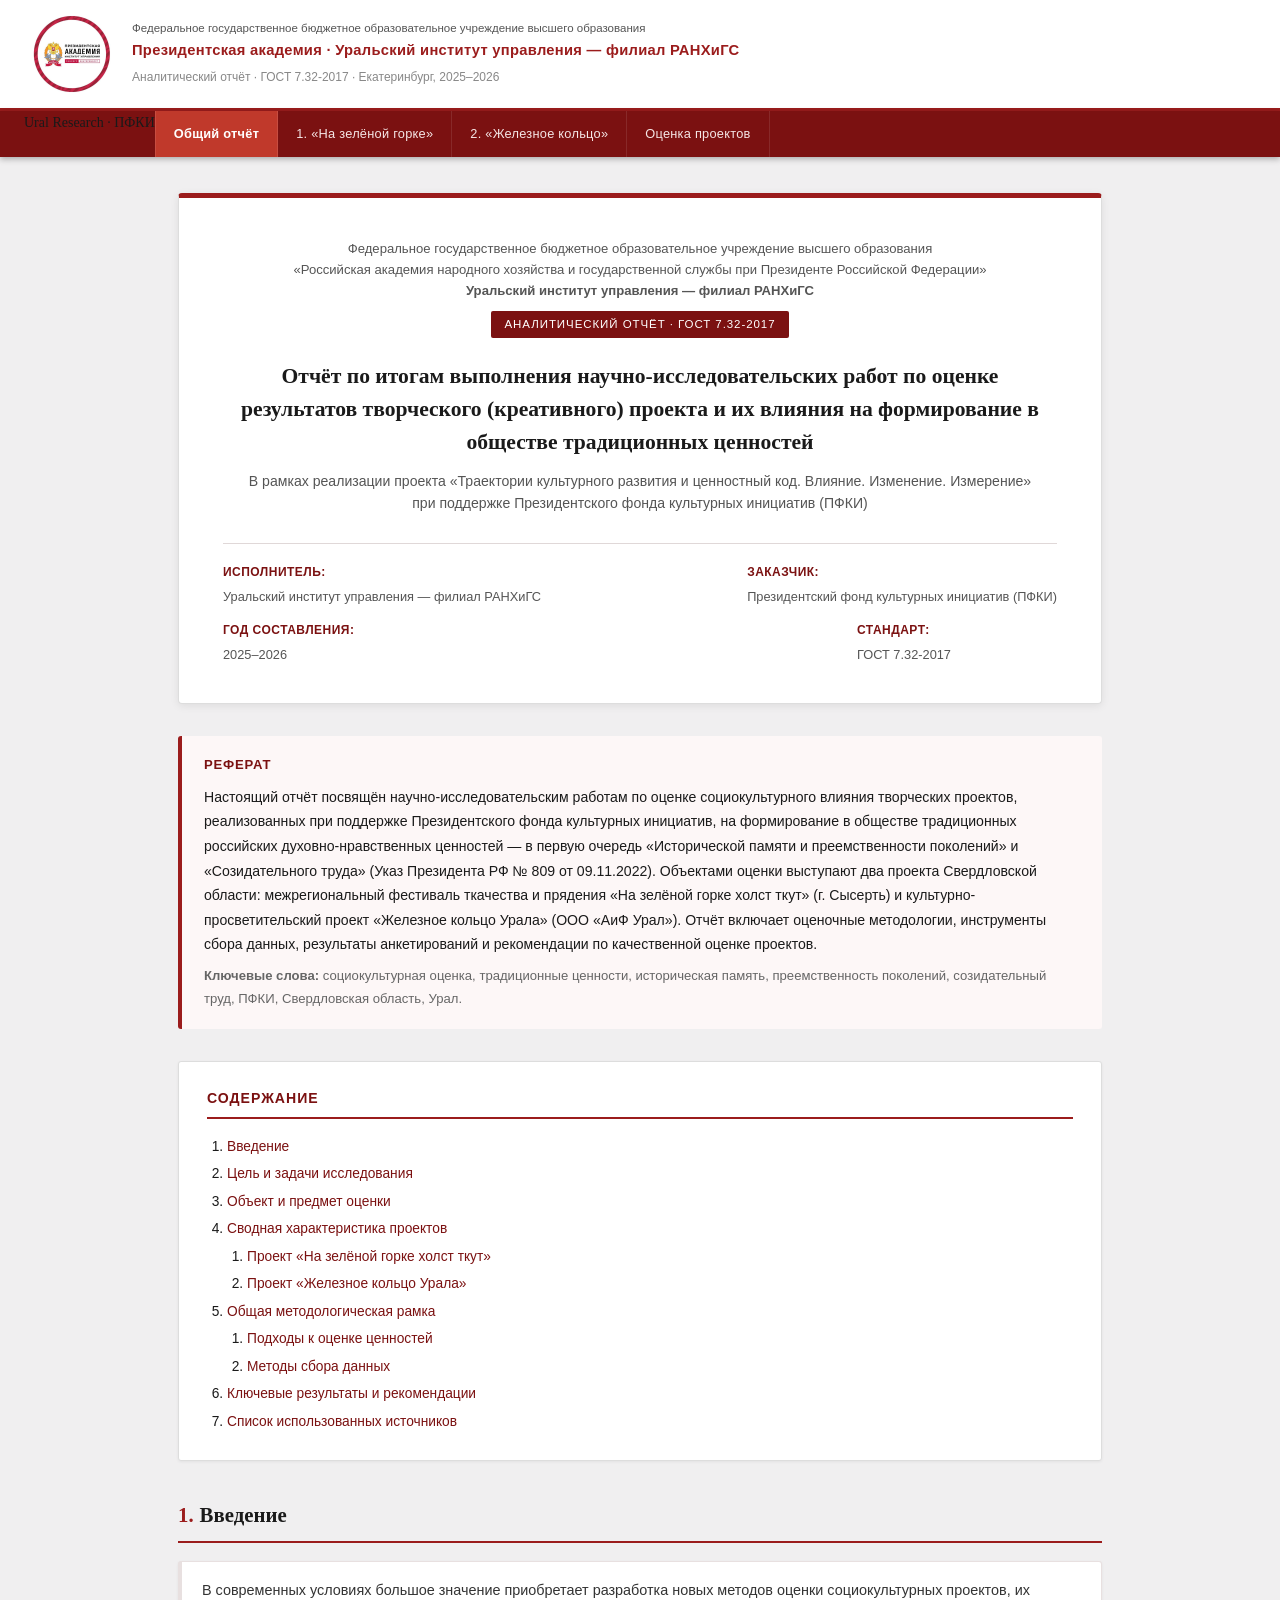
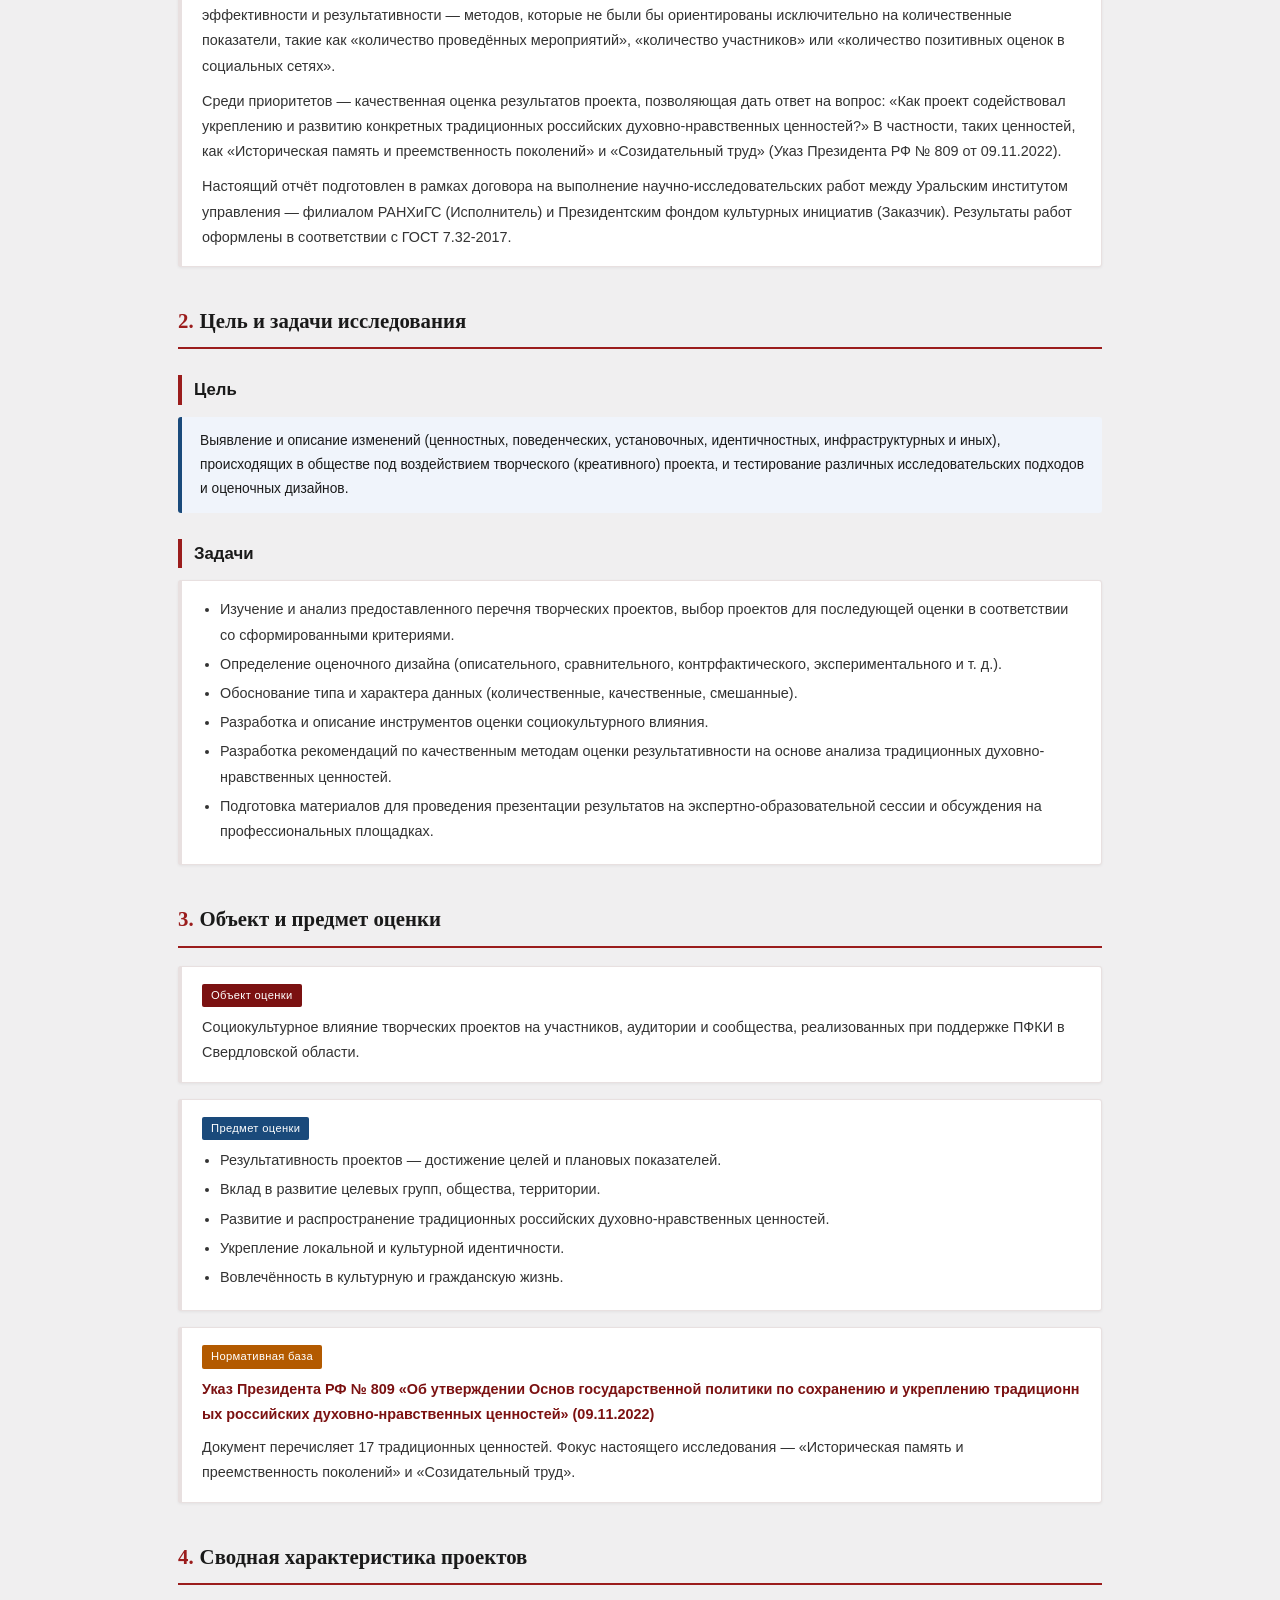
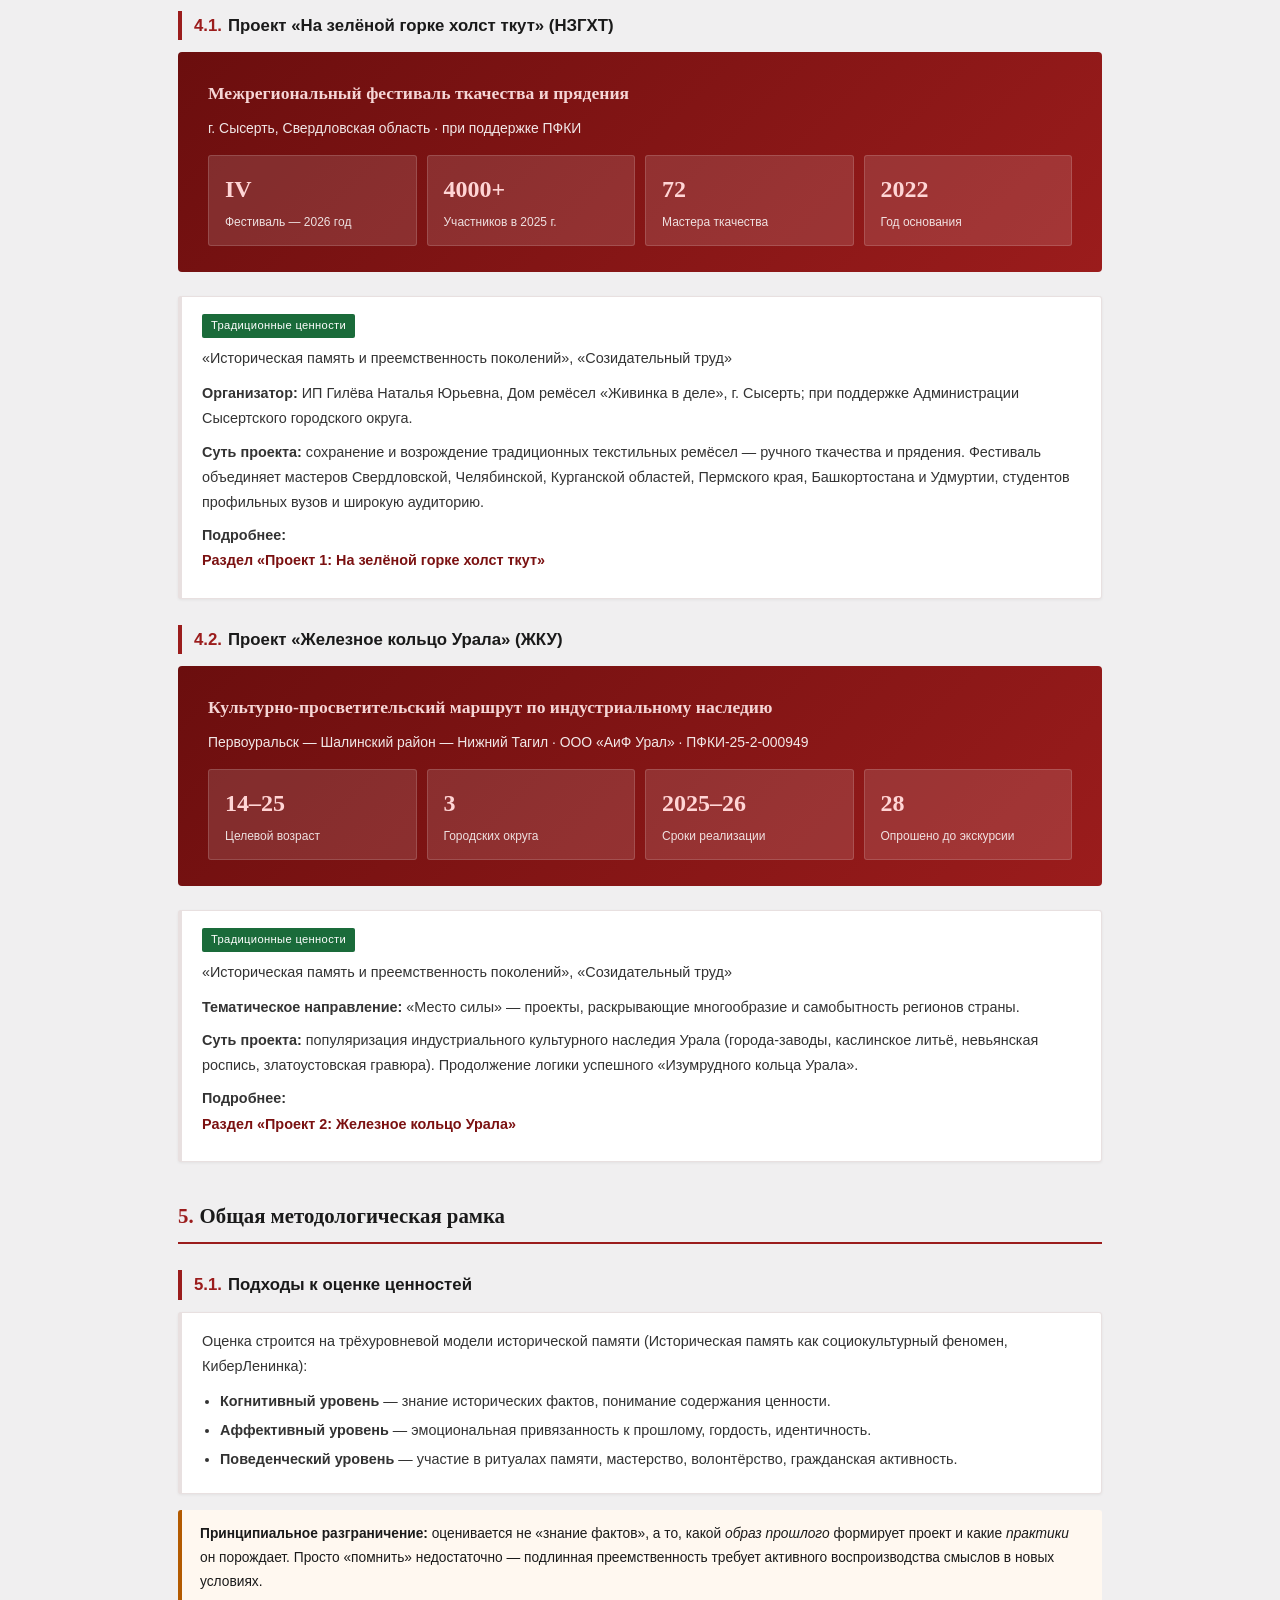
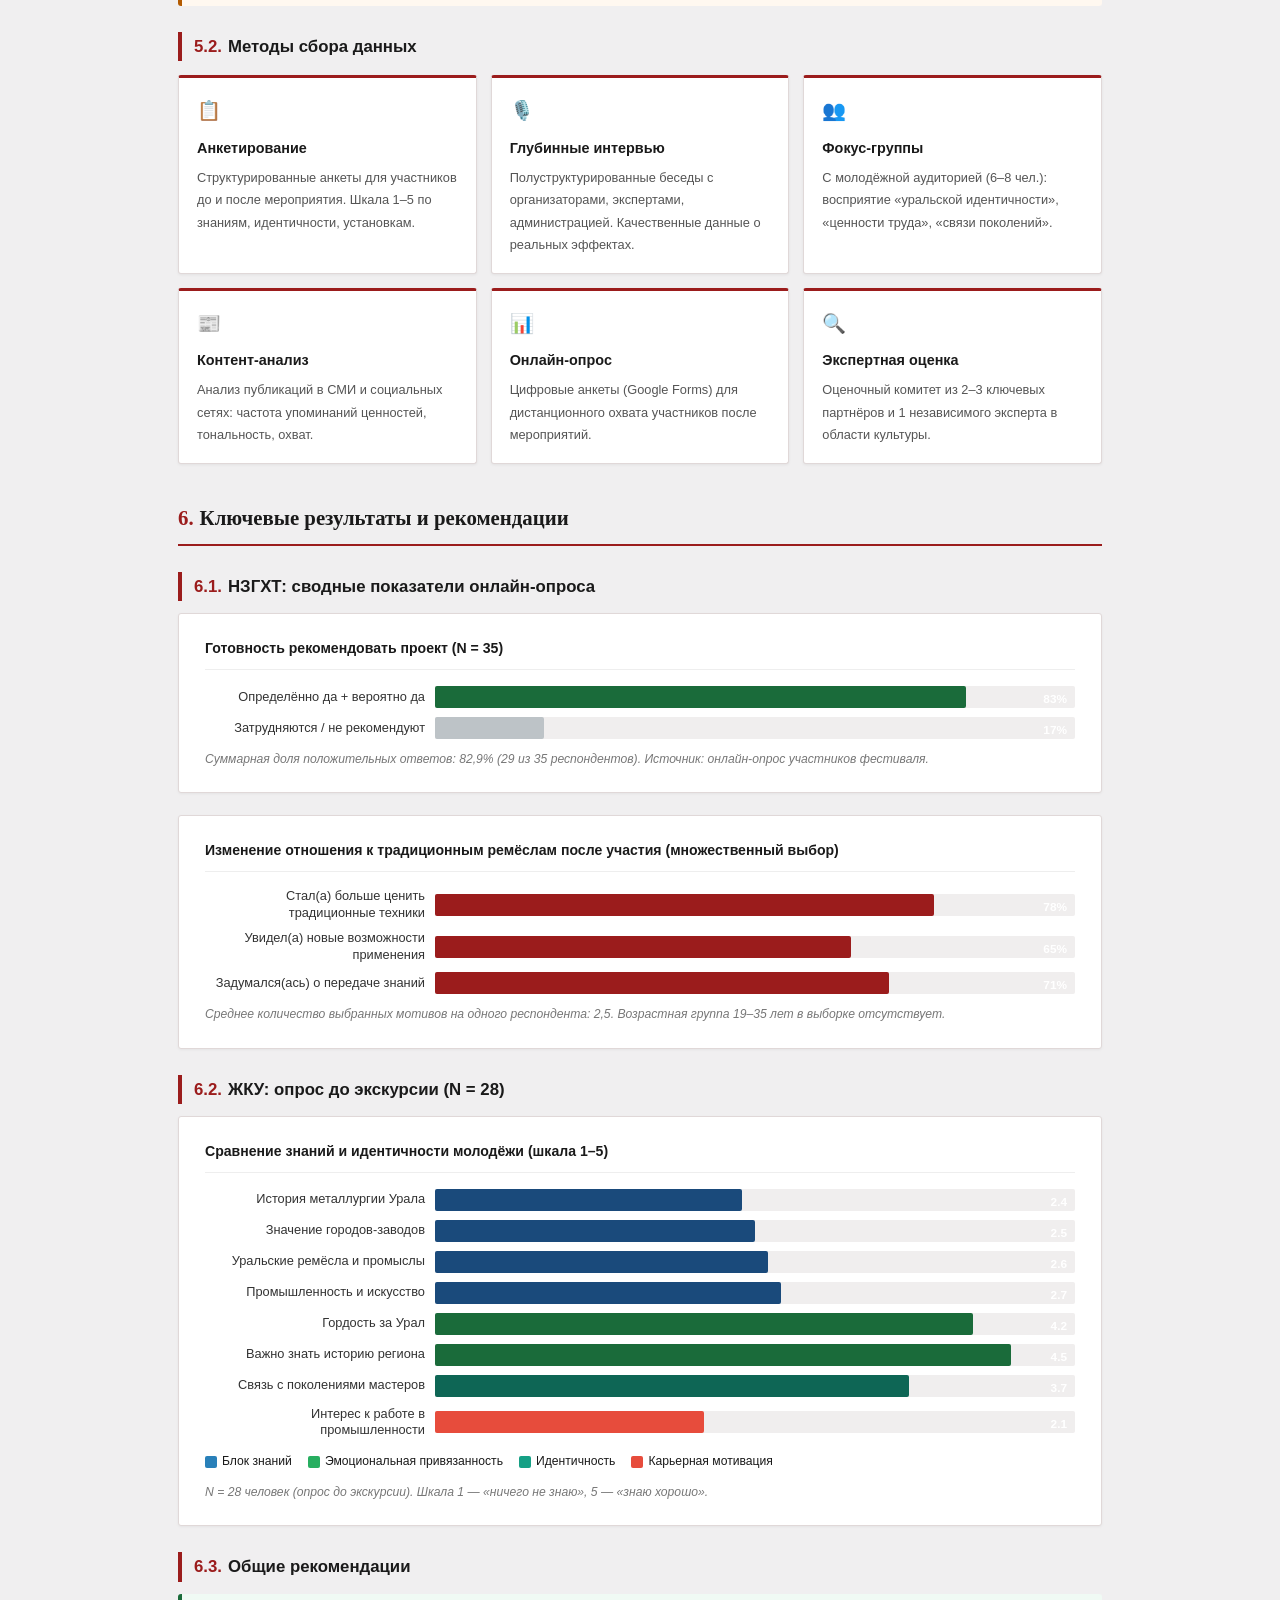
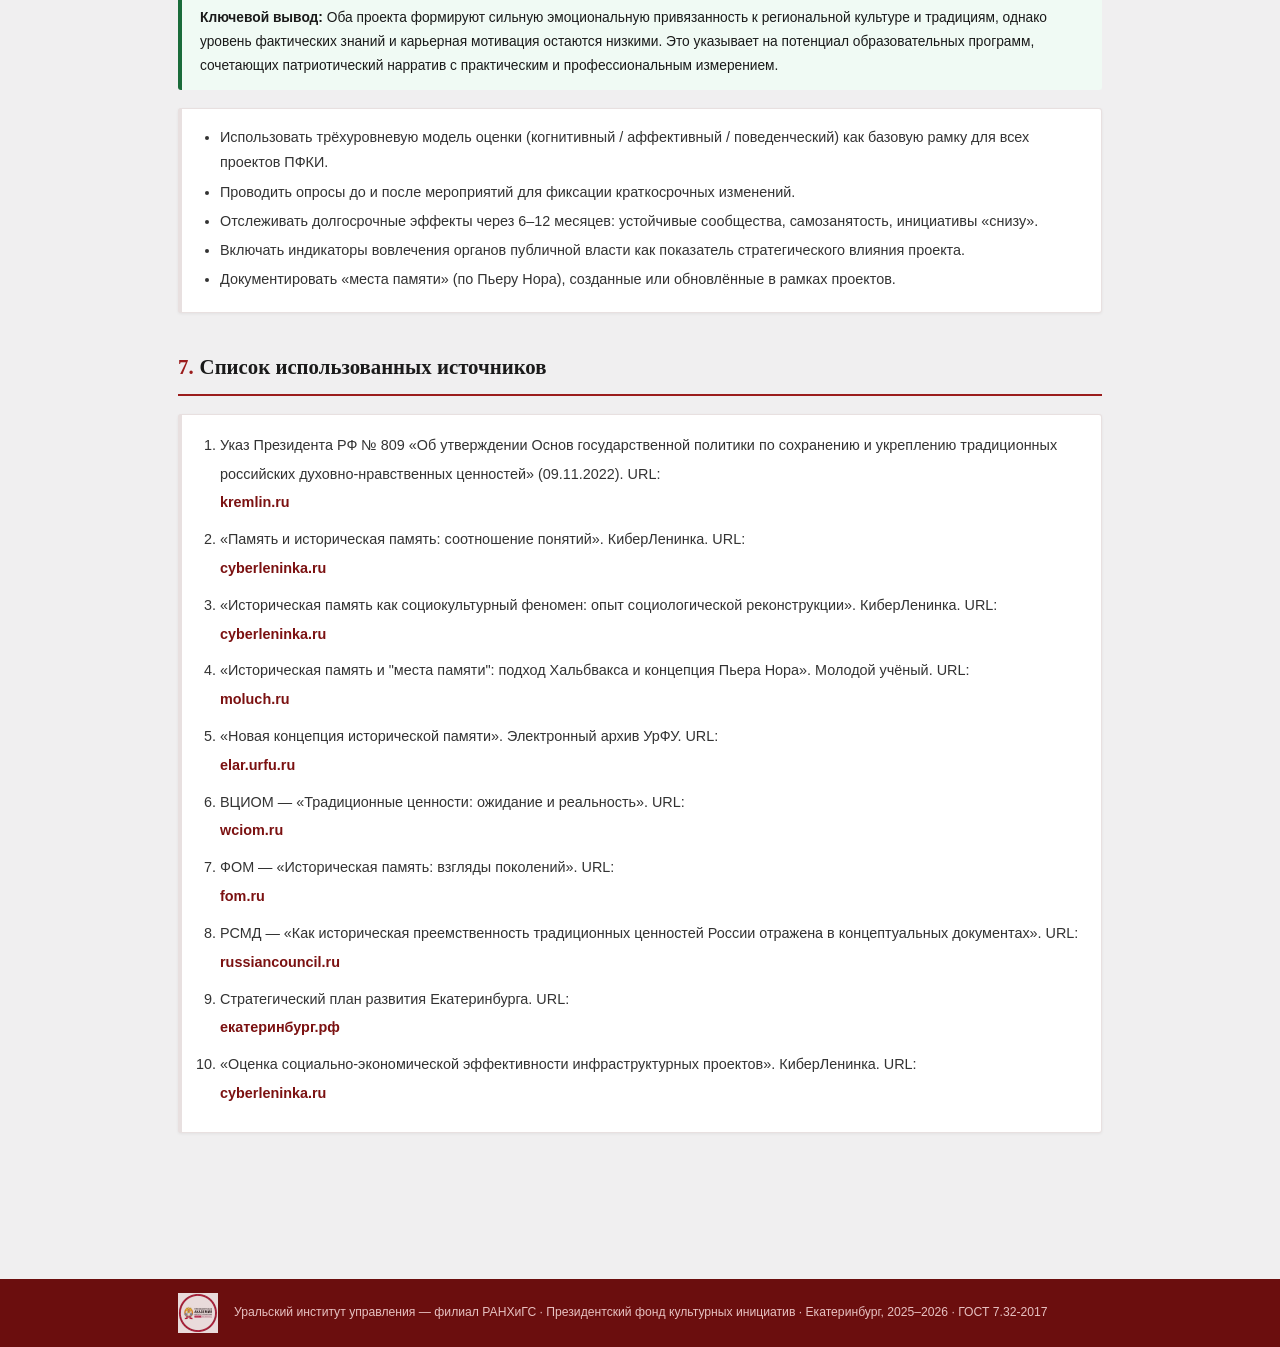
==== index.html @ fb0e2e89 "Initial commit: отчёт ПФКИ — РАНХиГС Урал" ====
<!DOCTYPE html>
<html lang="ru">
<head>
  <meta charset="UTF-8">
  <meta name="viewport" content="width=device-width, initial-scale=1.0">
  <title>Общий отчёт — Оценка социокультурных проектов</title>
  <link rel="stylesheet" href="style.css">
</head>
<body>
<div class="site-header">
  <img src="emblem.webp" alt="Эмблема РАНХиГС">
  <div class="site-header-text">
    <div class="org-line">Федеральное государственное бюджетное образовательное учреждение высшего образования</div>
    <div class="org-name">Президентская академия · Уральский институт управления — филиал РАНХиГС</div>
    <div class="doc-label">Аналитический отчёт · ГОСТ 7.32-2017 · Екатеринбург, 2025–2026</div>
  </div>
</div>
<nav>
  <span class="logo">Ural Research · ПФКИ</span>
  <a href="index.html" class="active">Общий отчёт</a>
  <a href="project1.html">1. «На зелёной горке»</a>
  <a href="project2.html">2. «Железное кольцо»</a>
  <a href="ocenka.html">Оценка проектов</a>
</nav>

<div class="page">

  <!-- ТИТУЛЬНАЯ ЧАСТЬ -->
  <div class="title-page">
    <div class="org">Федеральное государственное бюджетное образовательное учреждение высшего образования<br>«Российская академия народного хозяйства и государственной службы при Президенте Российской Федерации»<br><strong>Уральский институт управления — филиал РАНХиГС</strong></div>
    <div class="doc-type">Аналитический отчёт · ГОСТ 7.32-2017</div>
    <h1>Отчёт по итогам выполнения научно-исследовательских работ по оценке результатов творческого (креативного) проекта и их влияния на формирование в обществе традиционных ценностей</h1>
    <div class="subtitle">В рамках реализации проекта «Траектории культурного развития и ценностный код. Влияние. Изменение. Измерение»<br>при поддержке Президентского фонда культурных инициатив (ПФКИ)</div>
    <div class="title-meta">
      <div><strong>Исполнитель:</strong> Уральский институт управления — филиал РАНХиГС</div>
      <div><strong>Заказчик:</strong> Президентский фонд культурных инициатив (ПФКИ)</div>
      <div><strong>Год составления:</strong> 2025–2026</div>
      <div><strong>Стандарт:</strong> ГОСТ 7.32-2017</div>
    </div>
  </div>

  <!-- РЕФЕРАТ -->
  <div class="abstract">
    <h3>Реферат</h3>
    <p>Настоящий отчёт посвящён научно-исследовательским работам по оценке социокультурного влияния творческих проектов, реализованных при поддержке Президентского фонда культурных инициатив, на формирование в обществе традиционных российских духовно-нравственных ценностей — в первую очередь «Исторической памяти и преемственности поколений» и «Созидательного труда» (Указ Президента РФ № 809 от 09.11.2022). Объектами оценки выступают два проекта Свердловской области: межрегиональный фестиваль ткачества и прядения «На зелёной горке холст ткут» (г. Сысерть) и культурно-просветительский проект «Железное кольцо Урала» (ООО «АиФ Урал»). Отчёт включает оценочные методологии, инструменты сбора данных, результаты анкетирований и рекомендации по качественной оценке проектов.</p>
    <p style="margin-top:8px;font-size:.82rem;color:#666"><strong>Ключевые слова:</strong> социокультурная оценка, традиционные ценности, историческая память, преемственность поколений, созидательный труд, ПФКИ, Свердловская область, Урал.</p>
  </div>

  <!-- СОДЕРЖАНИЕ -->
  <div class="toc" id="toc">
    <h2>Содержание</h2>
    <ol>
      <li><a href="#intro">Введение</a></li>
      <li><a href="#zadachi">Цель и задачи исследования</a></li>
      <li><a href="#obekt">Объект и предмет оценки</a></li>
      <li><a href="#projects">Сводная характеристика проектов</a>
        <ol>
          <li><a href="#p1">Проект «На зелёной горке холст ткут»</a></li>
          <li><a href="#p2">Проект «Железное кольцо Урала»</a></li>
        </ol>
      </li>
      <li><a href="#methodology">Общая методологическая рамка</a>
        <ol>
          <li><a href="#m1">Подходы к оценке ценностей</a></li>
          <li><a href="#m2">Методы сбора данных</a></li>
        </ol>
      </li>
      <li><a href="#results">Ключевые результаты и рекомендации</a></li>
      <li><a href="#refs">Список использованных источников</a></li>
    </ol>
  </div>

  <!-- 1. ВВЕДЕНИЕ -->
  <h1 class="sec" id="intro"><span class="num-label">1.</span>Введение</h1>
  <div class="card">
    <p>В современных условиях большое значение приобретает разработка новых методов оценки социокультурных проектов, их эффективности и результативности — методов, которые не были бы ориентированы исключительно на количественные показатели, такие как «количество проведённых мероприятий», «количество участников» или «количество позитивных оценок в социальных сетях».</p>
    <p style="margin-top:10px">Среди приоритетов — качественная оценка результатов проекта, позволяющая дать ответ на вопрос: «Как проект содействовал укреплению и развитию конкретных традиционных российских духовно-нравственных ценностей?» В частности, таких ценностей, как «Историческая память и преемственность поколений» и «Созидательный труд» (Указ Президента РФ № 809 от 09.11.2022).</p>
    <p style="margin-top:10px">Настоящий отчёт подготовлен в рамках договора на выполнение научно-исследовательских работ между Уральским институтом управления — филиалом РАНХиГС (Исполнитель) и Президентским фондом культурных инициатив (Заказчик). Результаты работ оформлены в соответствии с ГОСТ 7.32-2017.</p>
  </div>

  <!-- 2. ЦЕЛЬ И ЗАДАЧИ -->
  <h1 class="sec" id="zadachi"><span class="num-label">2.</span>Цель и задачи исследования</h1>

  <h2 class="sec">Цель</h2>
  <div class="info">
    Выявление и описание изменений (ценностных, поведенческих, установочных, идентичностных, инфраструктурных и иных), происходящих в обществе под воздействием творческого (креативного) проекта, и тестирование различных исследовательских подходов и оценочных дизайнов.
  </div>

  <h2 class="sec">Задачи</h2>
  <div class="card">
    <ul>
      <li>Изучение и анализ предоставленного перечня творческих проектов, выбор проектов для последующей оценки в соответствии со сформированными критериями.</li>
      <li>Определение оценочного дизайна (описательного, сравнительного, контрфактического, экспериментального и т. д.).</li>
      <li>Обоснование типа и характера данных (количественные, качественные, смешанные).</li>
      <li>Разработка и описание инструментов оценки социокультурного влияния.</li>
      <li>Разработка рекомендаций по качественным методам оценки результативности на основе анализа традиционных духовно-нравственных ценностей.</li>
      <li>Подготовка материалов для проведения презентации результатов на экспертно-образовательной сессии и обсуждения на профессиональных площадках.</li>
    </ul>
  </div>

  <!-- 3. ОБЪЕКТ И ПРЕДМЕТ -->
  <h1 class="sec" id="obekt"><span class="num-label">3.</span>Объект и предмет оценки</h1>
  <div class="card">
    <span class="badge">Объект оценки</span>
    <p>Социокультурное влияние творческих проектов на участников, аудитории и сообщества, реализованных при поддержке ПФКИ в Свердловской области.</p>
  </div>
  <div class="card">
    <span class="badge blue">Предмет оценки</span>
    <ul>
      <li>Результативность проектов — достижение целей и плановых показателей.</li>
      <li>Вклад в развитие целевых групп, общества, территории.</li>
      <li>Развитие и распространение традиционных российских духовно-нравственных ценностей.</li>
      <li>Укрепление локальной и культурной идентичности.</li>
      <li>Вовлечённость в культурную и гражданскую жизнь.</li>
    </ul>
  </div>
  <div class="card">
    <span class="badge orange">Нормативная база</span>
    <a href="https://kremlin.ru/acts/bank/48502" target="_blank">Указ Президента РФ № 809 «Об утверждении Основ государственной политики по сохранению и укреплению традиционных российских духовно-нравственных ценностей» (09.11.2022)</a>
    <p>Документ перечисляет 17 традиционных ценностей. Фокус настоящего исследования — «Историческая память и преемственность поколений» и «Созидательный труд».</p>
  </div>

  <!-- 4. СВОДНАЯ ХАРАКТЕРИСТИКА -->
  <h1 class="sec" id="projects"><span class="num-label">4.</span>Сводная характеристика проектов</h1>

  <h2 class="sec" id="p1"><span class="num-label">4.1.</span>Проект «На зелёной горке холст ткут» (НЗГХТ)</h2>
  <div class="hero">
    <h2>Межрегиональный фестиваль ткачества и прядения</h2>
    <p>г. Сысерть, Свердловская область · при поддержке ПФКИ</p>
    <div class="hero-grid">
      <div class="hero-stat"><div class="num">IV</div><div class="lbl">Фестиваль — 2026 год</div></div>
      <div class="hero-stat"><div class="num">4000+</div><div class="lbl">Участников в 2025 г.</div></div>
      <div class="hero-stat"><div class="num">72</div><div class="lbl">Мастера ткачества</div></div>
      <div class="hero-stat"><div class="num">2022</div><div class="lbl">Год основания</div></div>
    </div>
  </div>
  <div class="card">
    <span class="badge green">Традиционные ценности</span>
    <p>«Историческая память и преемственность поколений», «Созидательный труд»</p>
    <p style="margin-top:10px"><strong>Организатор:</strong> ИП Гилёва Наталья Юрьевна, Дом ремёсел «Живинка в деле», г. Сысерть; при поддержке Администрации Сысертского городского округа.</p>
    <p style="margin-top:8px"><strong>Суть проекта:</strong> сохранение и возрождение традиционных текстильных ремёсел — ручного ткачества и прядения. Фестиваль объединяет мастеров Свердловской, Челябинской, Курганской областей, Пермского края, Башкортостана и Удмуртии, студентов профильных вузов и широкую аудиторию.</p>
    <p style="margin-top:8px"><strong>Подробнее:</strong> <a href="project1.html">Раздел «Проект 1: На зелёной горке холст ткут»</a></p>
  </div>

  <h2 class="sec" id="p2"><span class="num-label">4.2.</span>Проект «Железное кольцо Урала» (ЖКУ)</h2>
  <div class="hero">
    <h2>Культурно-просветительский маршрут по индустриальному наследию</h2>
    <p>Первоуральск — Шалинский район — Нижний Тагил · ООО «АиФ Урал» · ПФКИ-25-2-000949</p>
    <div class="hero-grid">
      <div class="hero-stat"><div class="num">14–25</div><div class="lbl">Целевой возраст</div></div>
      <div class="hero-stat"><div class="num">3</div><div class="lbl">Городских округа</div></div>
      <div class="hero-stat"><div class="num">2025–26</div><div class="lbl">Сроки реализации</div></div>
      <div class="hero-stat"><div class="num">28</div><div class="lbl">Опрошено до экскурсии</div></div>
    </div>
  </div>
  <div class="card">
    <span class="badge green">Традиционные ценности</span>
    <p>«Историческая память и преемственность поколений», «Созидательный труд»</p>
    <p style="margin-top:10px"><strong>Тематическое направление:</strong> «Место силы» — проекты, раскрывающие многообразие и самобытность регионов страны.</p>
    <p style="margin-top:8px"><strong>Суть проекта:</strong> популяризация индустриального культурного наследия Урала (города-заводы, каслинское литьё, невьянская роспись, златоустовская гравюра). Продолжение логики успешного «Изумрудного кольца Урала».</p>
    <p style="margin-top:8px"><strong>Подробнее:</strong> <a href="project2.html">Раздел «Проект 2: Железное кольцо Урала»</a></p>
  </div>

  <!-- 5. МЕТОДОЛОГИЧЕСКАЯ РАМКА -->
  <h1 class="sec" id="methodology"><span class="num-label">5.</span>Общая методологическая рамка</h1>

  <h2 class="sec" id="m1"><span class="num-label">5.1.</span>Подходы к оценке ценностей</h2>
  <div class="card">
    <p>Оценка строится на трёхуровневой модели исторической памяти (Историческая память как социокультурный феномен, КиберЛенинка):</p>
    <ul style="margin-top:10px">
      <li><strong>Когнитивный уровень</strong> — знание исторических фактов, понимание содержания ценности.</li>
      <li><strong>Аффективный уровень</strong> — эмоциональная привязанность к прошлому, гордость, идентичность.</li>
      <li><strong>Поведенческий уровень</strong> — участие в ритуалах памяти, мастерство, волонтёрство, гражданская активность.</li>
    </ul>
  </div>
  <div class="warn">
    <strong>Принципиальное разграничение:</strong> оценивается не «знание фактов», а то, какой <em>образ прошлого</em> формирует проект и какие <em>практики</em> он порождает. Просто «помнить» недостаточно — подлинная преемственность требует активного воспроизводства смыслов в новых условиях.
  </div>

  <h2 class="sec" id="m2"><span class="num-label">5.2.</span>Методы сбора данных</h2>
  <div class="methods-grid">
    <div class="method-card">
      <div class="icon">📋</div>
      <h4>Анкетирование</h4>
      <p>Структурированные анкеты для участников до и после мероприятия. Шкала 1–5 по знаниям, идентичности, установкам.</p>
    </div>
    <div class="method-card">
      <div class="icon">🎙️</div>
      <h4>Глубинные интервью</h4>
      <p>Полуструктурированные беседы с организаторами, экспертами, администрацией. Качественные данные о реальных эффектах.</p>
    </div>
    <div class="method-card">
      <div class="icon">👥</div>
      <h4>Фокус-группы</h4>
      <p>С молодёжной аудиторией (6–8 чел.): восприятие «уральской идентичности», «ценности труда», «связи поколений».</p>
    </div>
    <div class="method-card">
      <div class="icon">📰</div>
      <h4>Контент-анализ</h4>
      <p>Анализ публикаций в СМИ и социальных сетях: частота упоминаний ценностей, тональность, охват.</p>
    </div>
    <div class="method-card">
      <div class="icon">📊</div>
      <h4>Онлайн-опрос</h4>
      <p>Цифровые анкеты (Google Forms) для дистанционного охвата участников после мероприятий.</p>
    </div>
    <div class="method-card">
      <div class="icon">🔍</div>
      <h4>Экспертная оценка</h4>
      <p>Оценочный комитет из 2–3 ключевых партнёров и 1 независимого эксперта в области культуры.</p>
    </div>
  </div>

  <!-- 6. РЕЗУЛЬТАТЫ -->
  <h1 class="sec" id="results"><span class="num-label">6.</span>Ключевые результаты и рекомендации</h1>

  <h2 class="sec"><span class="num-label">6.1.</span>НЗГХТ: сводные показатели онлайн-опроса</h2>
  <div class="chart-section">
    <h4>Готовность рекомендовать проект (N = 35)</h4>
    <div class="bar-row">
      <div class="bar-label">Определённо да + вероятно да</div>
      <div class="bar-track"><div class="bar-fill green" style="width:83%"><span class="bar-val">83%</span></div></div>
    </div>
    <div class="bar-row">
      <div class="bar-label">Затрудняются / не рекомендуют</div>
      <div class="bar-track"><div class="bar-fill" style="width:17%;background:#bdc3c7"><span class="bar-val">17%</span></div></div>
    </div>
    <div class="chart-note">Суммарная доля положительных ответов: 82,9% (29 из 35 респондентов). Источник: онлайн-опрос участников фестиваля.</div>
  </div>
  <div class="chart-section">
    <h4>Изменение отношения к традиционным ремёслам после участия (множественный выбор)</h4>
    <div class="bar-row"><div class="bar-label">Стал(а) больше ценить традиционные техники</div><div class="bar-track"><div class="bar-fill" style="width:78%"><span class="bar-val">78%</span></div></div></div>
    <div class="bar-row"><div class="bar-label">Увидел(а) новые возможности применения</div><div class="bar-track"><div class="bar-fill" style="width:65%"><span class="bar-val">65%</span></div></div></div>
    <div class="bar-row"><div class="bar-label">Задумался(ась) о передаче знаний</div><div class="bar-track"><div class="bar-fill" style="width:71%"><span class="bar-val">71%</span></div></div></div>
    <div class="chart-note">Среднее количество выбранных мотивов на одного респондента: 2,5. Возрастная группа 19–35 лет в выборке отсутствует.</div>
  </div>

  <h2 class="sec"><span class="num-label">6.2.</span>ЖКУ: опрос до экскурсии (N = 28)</h2>
  <div class="chart-section">
    <h4>Сравнение знаний и идентичности молодёжи (шкала 1–5)</h4>
    <div class="bar-row"><div class="bar-label">История металлургии Урала</div><div class="bar-track"><div class="bar-fill blue" style="width:48%"><span class="bar-val">2.4</span></div></div></div>
    <div class="bar-row"><div class="bar-label">Значение городов-заводов</div><div class="bar-track"><div class="bar-fill blue" style="width:50%"><span class="bar-val">2.5</span></div></div></div>
    <div class="bar-row"><div class="bar-label">Уральские ремёсла и промыслы</div><div class="bar-track"><div class="bar-fill blue" style="width:52%"><span class="bar-val">2.6</span></div></div></div>
    <div class="bar-row"><div class="bar-label">Промышленность и искусство</div><div class="bar-track"><div class="bar-fill blue" style="width:54%"><span class="bar-val">2.7</span></div></div></div>
    <div class="bar-row"><div class="bar-label">Гордость за Урал</div><div class="bar-track"><div class="bar-fill green" style="width:84%"><span class="bar-val">4.2</span></div></div></div>
    <div class="bar-row"><div class="bar-label">Важно знать историю региона</div><div class="bar-track"><div class="bar-fill green" style="width:90%"><span class="bar-val">4.5</span></div></div></div>
    <div class="bar-row"><div class="bar-label">Связь с поколениями мастеров</div><div class="bar-track"><div class="bar-fill teal" style="width:74%"><span class="bar-val">3.7</span></div></div></div>
    <div class="bar-row"><div class="bar-label">Интерес к работе в промышленности</div><div class="bar-track"><div class="bar-fill" style="width:42%;background:#e74c3c"><span class="bar-val">2.1</span></div></div></div>
    <div class="chart-legend">
      <div class="legend-item"><div class="legend-dot" style="background:#2980b9"></div>Блок знаний</div>
      <div class="legend-item"><div class="legend-dot" style="background:#27ae60"></div>Эмоциональная привязанность</div>
      <div class="legend-item"><div class="legend-dot" style="background:#16a085"></div>Идентичность</div>
      <div class="legend-item"><div class="legend-dot" style="background:#e74c3c"></div>Карьерная мотивация</div>
    </div>
    <div class="chart-note">N = 28 человек (опрос до экскурсии). Шкала 1 — «ничего не знаю», 5 — «знаю хорошо».</div>
  </div>

  <h2 class="sec"><span class="num-label">6.3.</span>Общие рекомендации</h2>
  <div class="success">
    <strong>Ключевой вывод:</strong> Оба проекта формируют сильную эмоциональную привязанность к региональной культуре и традициям, однако уровень фактических знаний и карьерная мотивация остаются низкими. Это указывает на потенциал образовательных программ, сочетающих патриотический нарратив с практическим и профессиональным измерением.
  </div>
  <div class="card">
    <ul>
      <li>Использовать трёхуровневую модель оценки (когнитивный / аффективный / поведенческий) как базовую рамку для всех проектов ПФКИ.</li>
      <li>Проводить опросы до и после мероприятий для фиксации краткосрочных изменений.</li>
      <li>Отслеживать долгосрочные эффекты через 6–12 месяцев: устойчивые сообщества, самозанятость, инициативы «снизу».</li>
      <li>Включать индикаторы вовлечения органов публичной власти как показатель стратегического влияния проекта.</li>
      <li>Документировать «места памяти» (по Пьеру Нора), созданные или обновлённые в рамках проектов.</li>
    </ul>
  </div>

  <!-- 7. ИСТОЧНИКИ -->
  <h1 class="sec" id="refs"><span class="num-label">7.</span>Список использованных источников</h1>
  <div class="card">
    <ol style="padding-left:18px;font-size:.88rem;line-height:2;font-family:Arial,sans-serif">
      <li>Указ Президента РФ № 809 «Об утверждении Основ государственной политики по сохранению и укреплению традиционных российских духовно-нравственных ценностей» (09.11.2022). URL: <a href="https://kremlin.ru/acts/bank/48502" target="_blank">kremlin.ru</a></li>
      <li>«Память и историческая память: соотношение понятий». КиберЛенинка. URL: <a href="https://cyberleninka.ru/article/n/pamyat-i-istoricheskaya-pamyat-sootnoshenie-ponyatiy" target="_blank">cyberleninka.ru</a></li>
      <li>«Историческая память как социокультурный феномен: опыт социологической реконструкции». КиберЛенинка. URL: <a href="https://cyberleninka.ru/article/n/istoricheskaya-pamyat-kak-sotsiokulturnyy-fenomen-opyt-sotsiologicheskoy-rekonstruktsii" target="_blank">cyberleninka.ru</a></li>
      <li>«Историческая память и "места памяти": подход Хальбвакса и концепция Пьера Нора». Молодой учёный. URL: <a href="https://moluch.ru/archive/428/94535" target="_blank">moluch.ru</a></li>
      <li>«Новая концепция исторической памяти». Электронный архив УрФУ. URL: <a href="https://elar.urfu.ru/bitstream/10995/42289/1/978-5-7996-1865-0_2016_27.pdf" target="_blank">elar.urfu.ru</a></li>
      <li>ВЦИОМ — «Традиционные ценности: ожидание и реальность». URL: <a href="https://wciom.ru/analytical-reviews/analiticheskii-obzor/tradicionnye-cennosti-ozhidanie-i-realnost" target="_blank">wciom.ru</a></li>
      <li>ФОМ — «Историческая память: взгляды поколений». URL: <a href="https://fom.ru/Proshloe/11041" target="_blank">fom.ru</a></li>
      <li>РСМД — «Как историческая преемственность традиционных ценностей России отражена в концептуальных документах». URL: <a href="https://russiancouncil.ru/blogs/laiamp/kak-istoricheskaya-preemstvennost-traditsionnykh-tsennostey-rossii-otr/" target="_blank">russiancouncil.ru</a></li>
      <li>Стратегический план развития Екатеринбурга. URL: <a href="https://екатеринбург.рф/официально/стратегия" target="_blank">екатеринбург.рф</a></li>
      <li>«Оценка социально-экономической эффективности инфраструктурных проектов». КиберЛенинка. URL: <a href="https://cyberleninka.ru/article/n/otsenka-sotsialno-ekonomicheskoy-effektivnosti-infrastrukturnyh-proektov" target="_blank">cyberleninka.ru</a></li>
    </ol>
  </div>

</div>
<footer>
  <div class="footer-inner">
    <img src="emblem.webp" alt="РАНХиГС">
    <div class="footer-text">Уральский институт управления — филиал РАНХиГС · Президентский фонд культурных инициатив · Екатеринбург, 2025–2026 · ГОСТ 7.32-2017</div>
  </div>
</footer>
</body>
</html>
---- style.css ----
/* ===== BASE ===== */
*{box-sizing:border-box;margin:0;padding:0}
body{font-family:'Times New Roman',Times,serif;background:#f0eff0;color:#1a1a1a;line-height:1.75;font-size:14px}

/* ===== SITE HEADER (эмблема) ===== */
.site-header{
  background:#fff;
  border-bottom:3px solid #9b1c1c;
  padding:14px 32px;
  display:flex;
  align-items:center;
  gap:20px;
}
.site-header img{
  width:80px;
  height:80px;
  object-fit:contain;
  flex-shrink:0;
}
.site-header-text{
  display:flex;
  flex-direction:column;
  gap:2px;
}
.site-header-text .org-line{
  font-size:.72rem;
  color:#555;
  font-family:Arial,sans-serif;
  line-height:1.4;
}
.site-header-text .org-name{
  font-size:.92rem;
  font-weight:700;
  color:#9b1c1c;
  font-family:Arial,sans-serif;
  letter-spacing:.02em;
}
.site-header-text .doc-label{
  font-size:.75rem;
  color:#888;
  font-family:Arial,sans-serif;
  margin-top:2px;
}

/* ===== NAV ===== */
nav{
  background:#7b1111;
  padding:0 24px;
  display:flex;
  flex-wrap:wrap;
  align-items:stretch;
  gap:0;
  box-shadow:0 2px 6px rgba(0,0,0,.3);
}
nav a{
  color:#f5e6e6;
  text-decoration:none;
  font-size:.8rem;
  padding:12px 18px;
  border-right:1px solid rgba(255,255,255,.1);
  transition:background .2s;
  font-family:Arial,sans-serif;
  letter-spacing:.02em;
  display:flex;
  align-items:center;
}
nav a:first-of-type{border-left:1px solid rgba(255,255,255,.1)}
nav a:hover{background:#9b1c1c}
nav a.active{background:#c0392b;color:#fff;font-weight:600}

/* ===== LAYOUT ===== */
.page{max-width:980px;margin:0 auto;padding:36px 28px 70px}

/* ===== TITLE PAGE ===== */
.title-page{
  background:#fff;
  border:1px solid #ddd;
  border-top:5px solid #9b1c1c;
  border-radius:4px;
  padding:40px 44px 36px;
  margin-bottom:32px;
  box-shadow:0 2px 8px rgba(0,0,0,.08);
  text-align:center;
}
.title-page .org{font-size:.82rem;color:#555;font-family:Arial,sans-serif;margin-bottom:10px;line-height:1.6}
.title-page .doc-type{
  font-size:.72rem;font-family:Arial,sans-serif;
  background:#7b1111;color:#fff;
  display:inline-block;padding:3px 14px;border-radius:2px;
  margin-bottom:22px;letter-spacing:.08em;text-transform:uppercase;
}
.title-page h1{font-size:1.35rem;color:#1a1a1a;line-height:1.55;margin-bottom:10px;font-family:'Times New Roman',serif}
.title-page .subtitle{font-size:.88rem;color:#555;font-family:Arial,sans-serif;margin-bottom:28px;line-height:1.6}
.title-meta{
  display:flex;justify-content:space-between;margin-top:28px;
  padding-top:18px;border-top:1px solid #e0d8d8;
  font-family:Arial,sans-serif;font-size:.8rem;color:#555;text-align:left;gap:12px;flex-wrap:wrap;
}
.title-meta div{min-width:200px}
.title-meta strong{color:#7b1111;display:block;margin-bottom:3px;font-size:.75rem;text-transform:uppercase;letter-spacing:.04em}

/* ===== ABSTRACT ===== */
.abstract{background:#fdf7f7;border-left:4px solid #9b1c1c;border-radius:3px;padding:18px 22px;margin-bottom:32px;font-size:.88rem;font-family:Arial,sans-serif}
.abstract h3{color:#7b1111;font-size:.82rem;margin-bottom:8px;text-transform:uppercase;letter-spacing:.06em}

/* ===== TOC ===== */
.toc{background:#fff;border:1px solid #ddd;border-radius:3px;padding:24px 28px;margin-bottom:36px;box-shadow:0 1px 3px rgba(0,0,0,.06)}
.toc h2{font-size:.88rem;color:#7b1111;margin-bottom:14px;text-transform:uppercase;letter-spacing:.07em;border-bottom:2px solid #9b1c1c;padding-bottom:6px;font-family:Arial,sans-serif}
.toc ol{padding-left:20px;font-family:Arial,sans-serif;font-size:.86rem;line-height:2}
.toc ol ol{padding-left:20px}
.toc a{color:#7b1111;text-decoration:none}
.toc a:hover{text-decoration:underline}

/* ===== HEADINGS ===== */
h1.sec{font-size:1.3rem;color:#1a1a1a;border-bottom:2px solid #9b1c1c;padding-bottom:8px;margin:36px 0 18px;font-family:'Times New Roman',serif}
h2.sec{font-size:1.05rem;color:#1a1a1a;margin:26px 0 12px;padding-left:12px;border-left:4px solid #9b1c1c;font-family:Arial,sans-serif;font-weight:700}
h3.sec{font-size:.95rem;color:#444;margin:18px 0 10px;font-family:Arial,sans-serif}
.num-label{color:#9b1c1c;font-weight:700;margin-right:6px}

/* ===== CARDS ===== */
.card{background:#fff;border-left:4px solid #9b1c1c;border-radius:3px;padding:16px 20px;margin-bottom:16px;box-shadow:0 1px 3px rgba(0,0,0,.06);border:1px solid #e8e0e0;border-left-width:4px}
.card a{color:#7b1111;font-weight:700;text-decoration:none;display:block;margin-bottom:8px;font-family:Arial,sans-serif;font-size:.9rem;word-break:break-all}
.card a:hover{text-decoration:underline}
.card p,.card li{font-size:.9rem;color:#333;font-family:Arial,sans-serif}
.card ul{padding-left:18px}
.card ul li{margin-bottom:4px}

/* ===== BADGES ===== */
.badge{display:inline-block;font-size:.7rem;font-family:Arial,sans-serif;background:#7b1111;color:#fff;border-radius:2px;padding:2px 9px;margin-bottom:8px;letter-spacing:.03em}
.badge.green{background:#1a6b3a}
.badge.blue{background:#1a4a7b}
.badge.orange{background:#b35a00}

/* ===== Q-BLOCK ===== */
.q-block{background:#fff;border:1px solid #e0d8d8;border-radius:3px;padding:18px 22px;margin-bottom:18px;box-shadow:0 1px 3px rgba(0,0,0,.05)}
.q-block .question{font-weight:700;color:#7b1111;margin-bottom:10px;font-size:.92rem;line-height:1.5;font-family:Arial,sans-serif}
.q-block .answer{font-size:.88rem;color:#333;font-family:Arial,sans-serif}
.q-block .answer ul{padding-left:20px}
.q-block .answer li{margin-bottom:6px}

/* ===== INFO BOXES ===== */
.warn{background:#fff8f0;border-left:4px solid #b35a00;padding:12px 18px;border-radius:3px;font-size:.86rem;margin-bottom:18px;font-family:Arial,sans-serif}
.info{background:#f0f4fb;border-left:4px solid #1a4a7b;padding:12px 18px;border-radius:3px;font-size:.86rem;margin-bottom:18px;font-family:Arial,sans-serif}
.success{background:#f0faf4;border-left:4px solid #1a6b3a;padding:12px 18px;border-radius:3px;font-size:.86rem;margin-bottom:18px;font-family:Arial,sans-serif}

/* ===== TAGS ===== */
.tag{display:inline-block;font-size:.7rem;font-family:Arial,sans-serif;background:#f5ecec;color:#7b1111;border-radius:2px;padding:2px 8px;margin-right:4px;margin-bottom:6px;border:1px solid #e0c8c8}

/* ===== CHARTS ===== */
.chart-section{background:#fff;border:1px solid #e0d8d8;border-radius:3px;padding:22px 26px;margin-bottom:22px;box-shadow:0 1px 3px rgba(0,0,0,.05)}
.chart-section h4{font-size:.88rem;color:#1a1a1a;margin-bottom:16px;font-family:Arial,sans-serif;font-weight:700;border-bottom:1px solid #eee;padding-bottom:8px}
.chart-note{font-size:.76rem;color:#777;font-family:Arial,sans-serif;margin-top:10px;font-style:italic}
.bar-row{display:flex;align-items:center;gap:10px;margin-bottom:9px;font-family:Arial,sans-serif;font-size:.8rem}
.bar-label{width:220px;flex-shrink:0;color:#333;text-align:right;line-height:1.3}
.bar-track{flex:1;background:#f0eeee;border-radius:2px;height:22px;position:relative}
.bar-fill{height:100%;border-radius:2px;background:#9b1c1c;transition:width .4s}
.bar-fill.blue{background:#1a4a7b}
.bar-fill.green{background:#1a6b3a}
.bar-fill.teal{background:#0e6655}
.bar-val{position:absolute;right:8px;top:3px;font-size:.74rem;color:#fff;font-weight:700}
.chart-legend{display:flex;gap:16px;margin-top:12px;flex-wrap:wrap;font-family:Arial,sans-serif;font-size:.76rem}
.legend-item{display:flex;align-items:center;gap:5px}
.legend-dot{width:12px;height:12px;border-radius:2px;flex-shrink:0}

/* ===== SUB-NAV ===== */
.sub-nav{display:flex;flex-wrap:wrap;gap:6px;margin-bottom:24px;padding:12px;background:#fff;border:1px solid #e0d8d8;border-radius:3px}
.sub-nav a{font-size:.76rem;font-family:Arial,sans-serif;padding:5px 12px;border-radius:2px;background:#f5ecec;color:#7b1111;text-decoration:none;border:1px solid #e0c8c8;transition:all .2s}
.sub-nav a:hover{background:#7b1111;color:#fff;border-color:#7b1111}

/* ===== TABLE ===== */
table.data{width:100%;border-collapse:collapse;font-size:.83rem;font-family:Arial,sans-serif;margin-bottom:14px}
table.data th{background:#7b1111;color:#fff;padding:8px 12px;text-align:left;font-weight:600;font-size:.8rem}
table.data td{padding:7px 12px;border-bottom:1px solid #ede5e5}
table.data tr:nth-child(even) td{background:#fdf7f7}

/* ===== BREADCRUMB ===== */
.breadcrumb{font-size:.76rem;font-family:Arial,sans-serif;color:#999;margin-bottom:18px}
.breadcrumb a{color:#9b1c1c;text-decoration:none}
.breadcrumb a:hover{text-decoration:underline}
.breadcrumb span{margin:0 5px}

/* ===== HERO ===== */
.hero{background:linear-gradient(135deg,#6b0e0e 0%,#9b1c1c 100%);color:#fff;border-radius:4px;padding:26px 30px;margin-bottom:24px}
.hero h2{font-size:1.1rem;margin-bottom:8px;color:#f5d5d5;font-family:'Times New Roman',serif}
.hero p{font-size:.87rem;opacity:.9;font-family:Arial,sans-serif;line-height:1.6}
.hero-grid{display:grid;grid-template-columns:repeat(auto-fill,minmax(190px,1fr));gap:10px;margin-top:16px}
.hero-stat{background:rgba(255,255,255,.12);border-radius:3px;padding:12px 16px;border:1px solid rgba(255,255,255,.15)}
.hero-stat .num{font-size:1.5rem;font-weight:700;color:#ffd5d5;font-family:'Times New Roman',serif}
.hero-stat .lbl{font-size:.75rem;font-family:Arial,sans-serif;opacity:.85;margin-top:2px}

/* ===== METHODS GRID ===== */
.methods-grid{display:grid;grid-template-columns:repeat(auto-fill,minmax(260px,1fr));gap:14px;margin:14px 0 22px}
.method-card{background:#fff;border-radius:3px;padding:16px 18px;box-shadow:0 1px 3px rgba(0,0,0,.06);border:1px solid #e0d8d8;border-top:3px solid #9b1c1c}
.method-card .icon{font-size:1.2rem;margin-bottom:8px}
.method-card h4{font-size:.9rem;color:#1a1a1a;margin-bottom:6px;font-family:Arial,sans-serif;font-weight:700}
.method-card p{font-size:.8rem;color:#555;font-family:Arial,sans-serif}

/* ===== FOOTER ===== */
footer{
  background:#6b0e0e;
  color:#f5d5d5;
  padding:0;
  margin-top:60px;
}
.footer-inner{
  max-width:980px;margin:0 auto;
  display:flex;align-items:center;gap:16px;
  padding:14px 28px;
}
.footer-inner img{width:40px;height:40px;object-fit:contain;opacity:.85}
.footer-text{font-size:.76rem;font-family:Arial,sans-serif;opacity:.9}

/* ===== PRINT ===== */
@media print{
  .site-header,.sub-nav{page-break-inside:avoid}
  nav,footer{display:none}
  body{background:#fff;font-size:12pt}
  .card,.q-block,.chart-section,.hero,.toc{box-shadow:none;border:1px solid #ccc}
  h1.sec,h2.sec,h3.sec{page-break-after:avoid}
}

/* ===== RESPONSIVE ===== */
@media(max-width:680px){
  .site-header{padding:10px 16px}
  .site-header img{width:56px;height:56px}
  nav{padding:0 10px}
  nav a{padding:10px 12px;font-size:.74rem}
  .page{padding:18px 14px 40px}
  .title-page{padding:24px 18px}
  .bar-label{width:130px;font-size:.74rem}
}
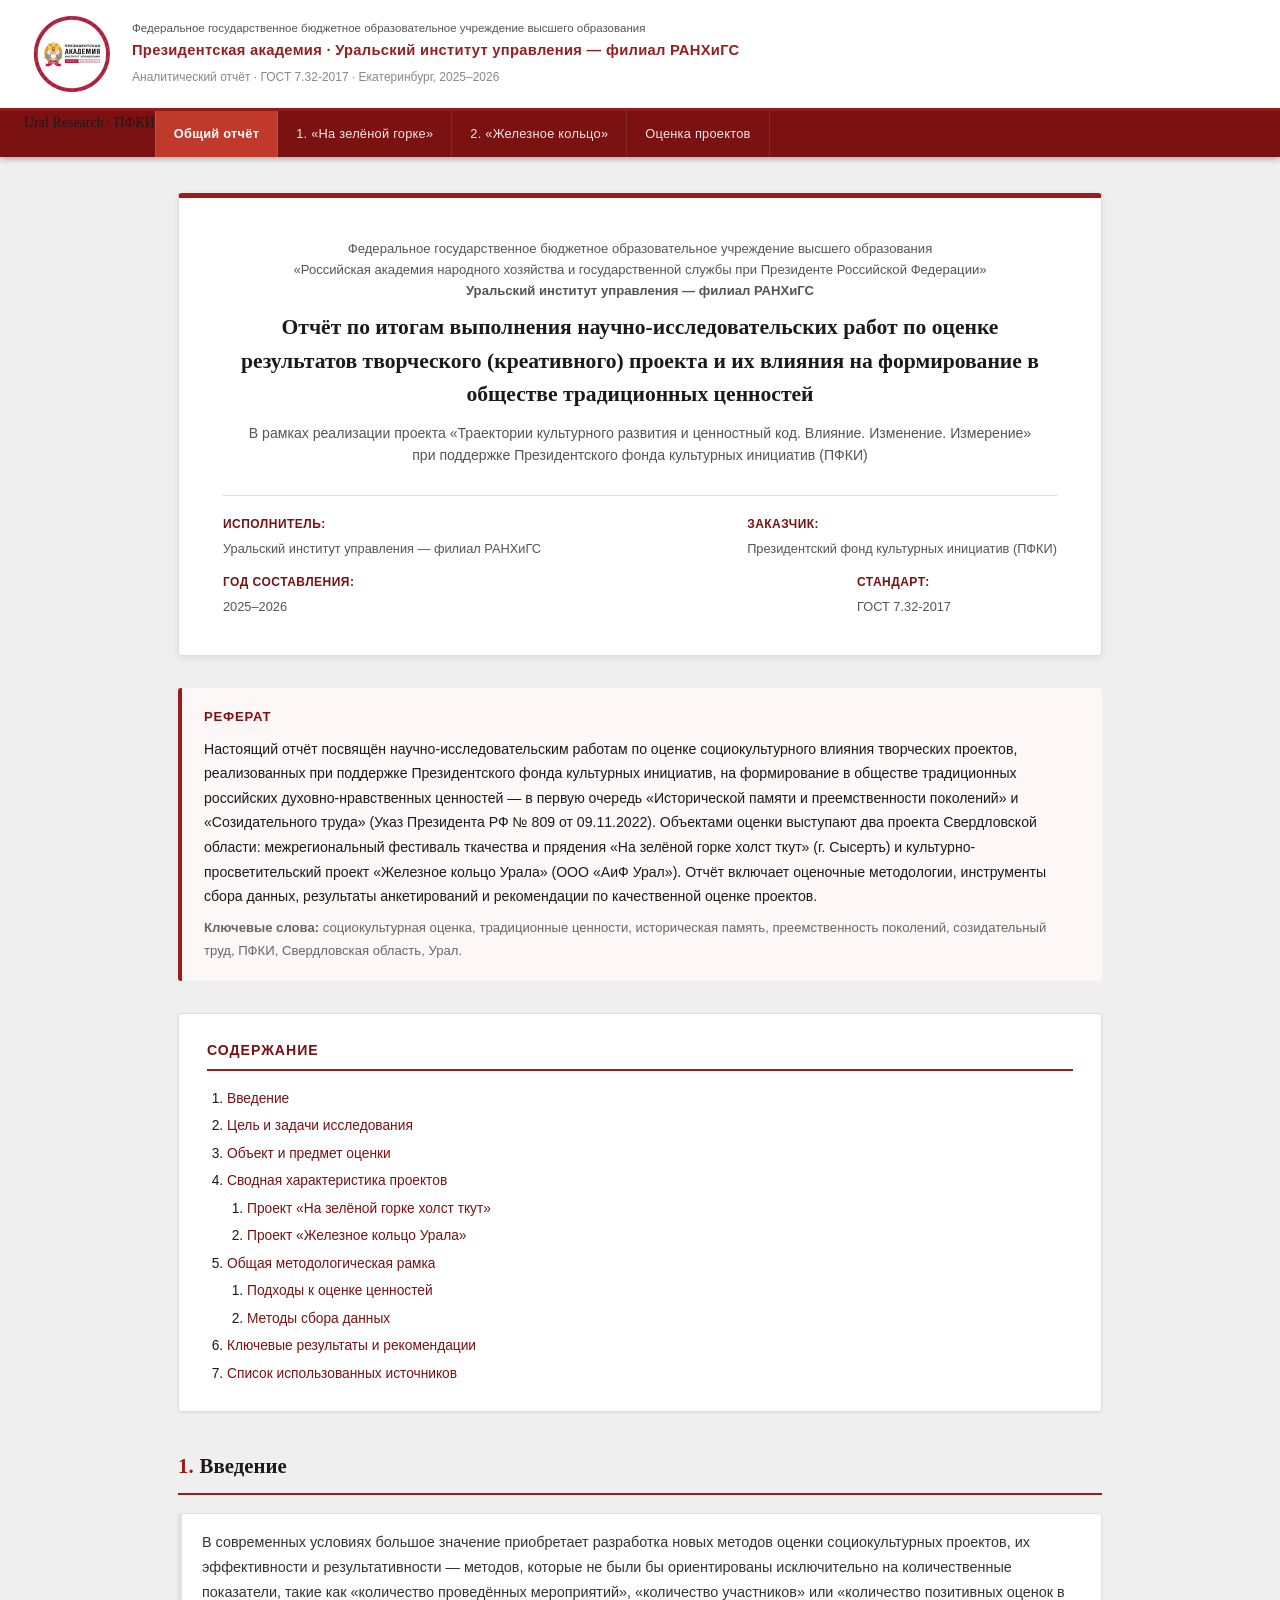
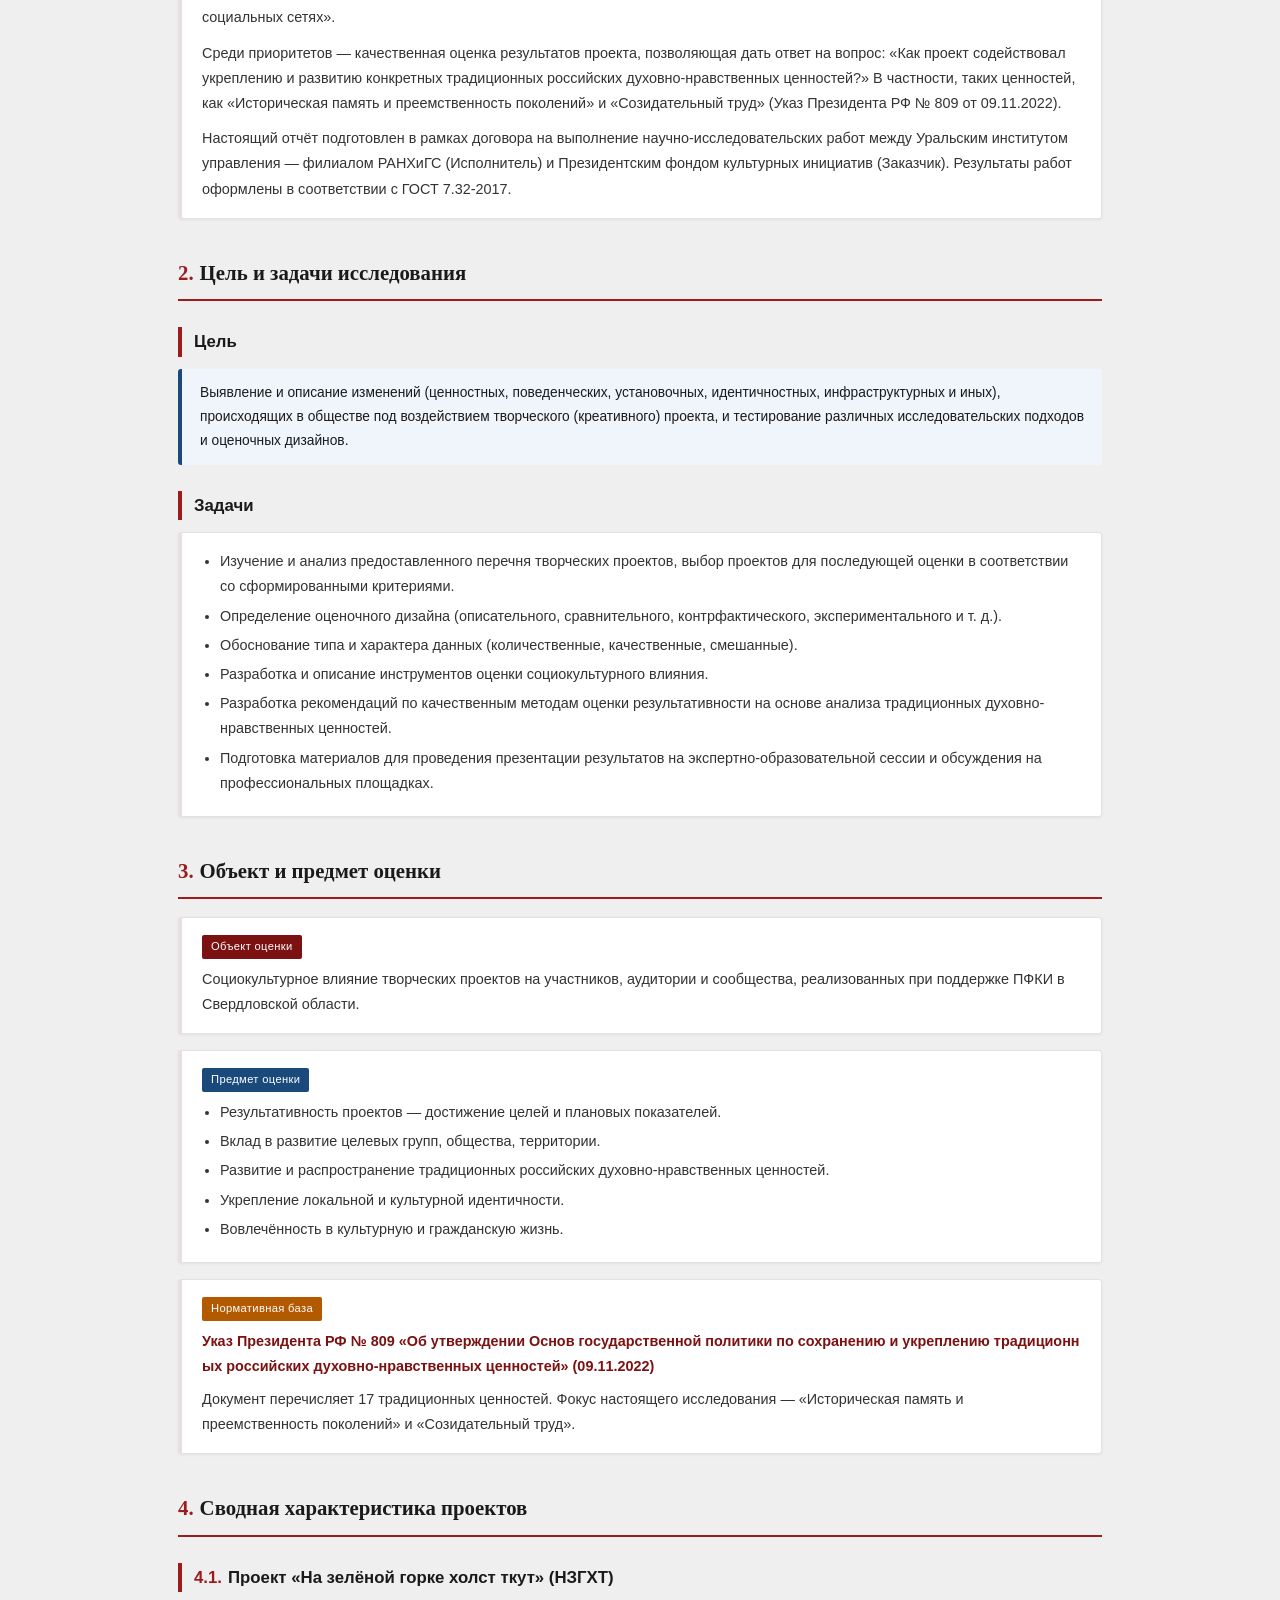
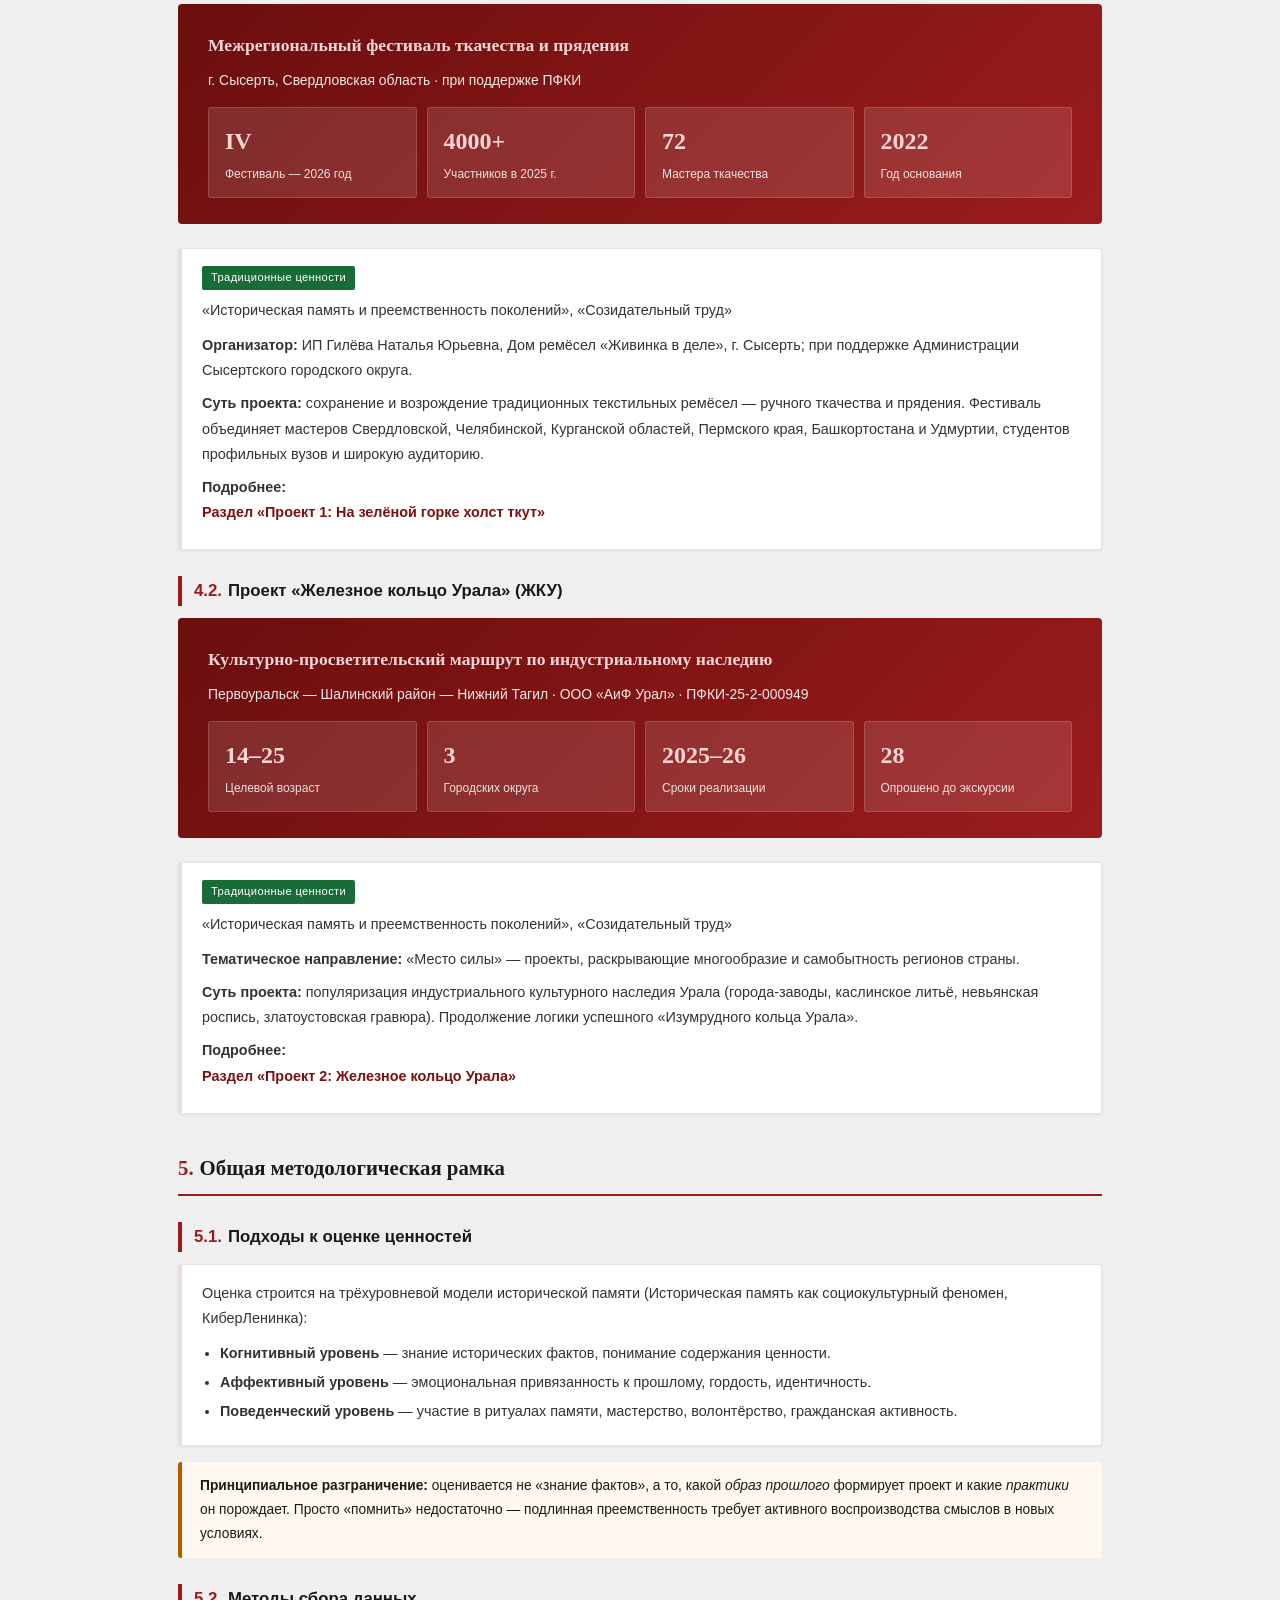
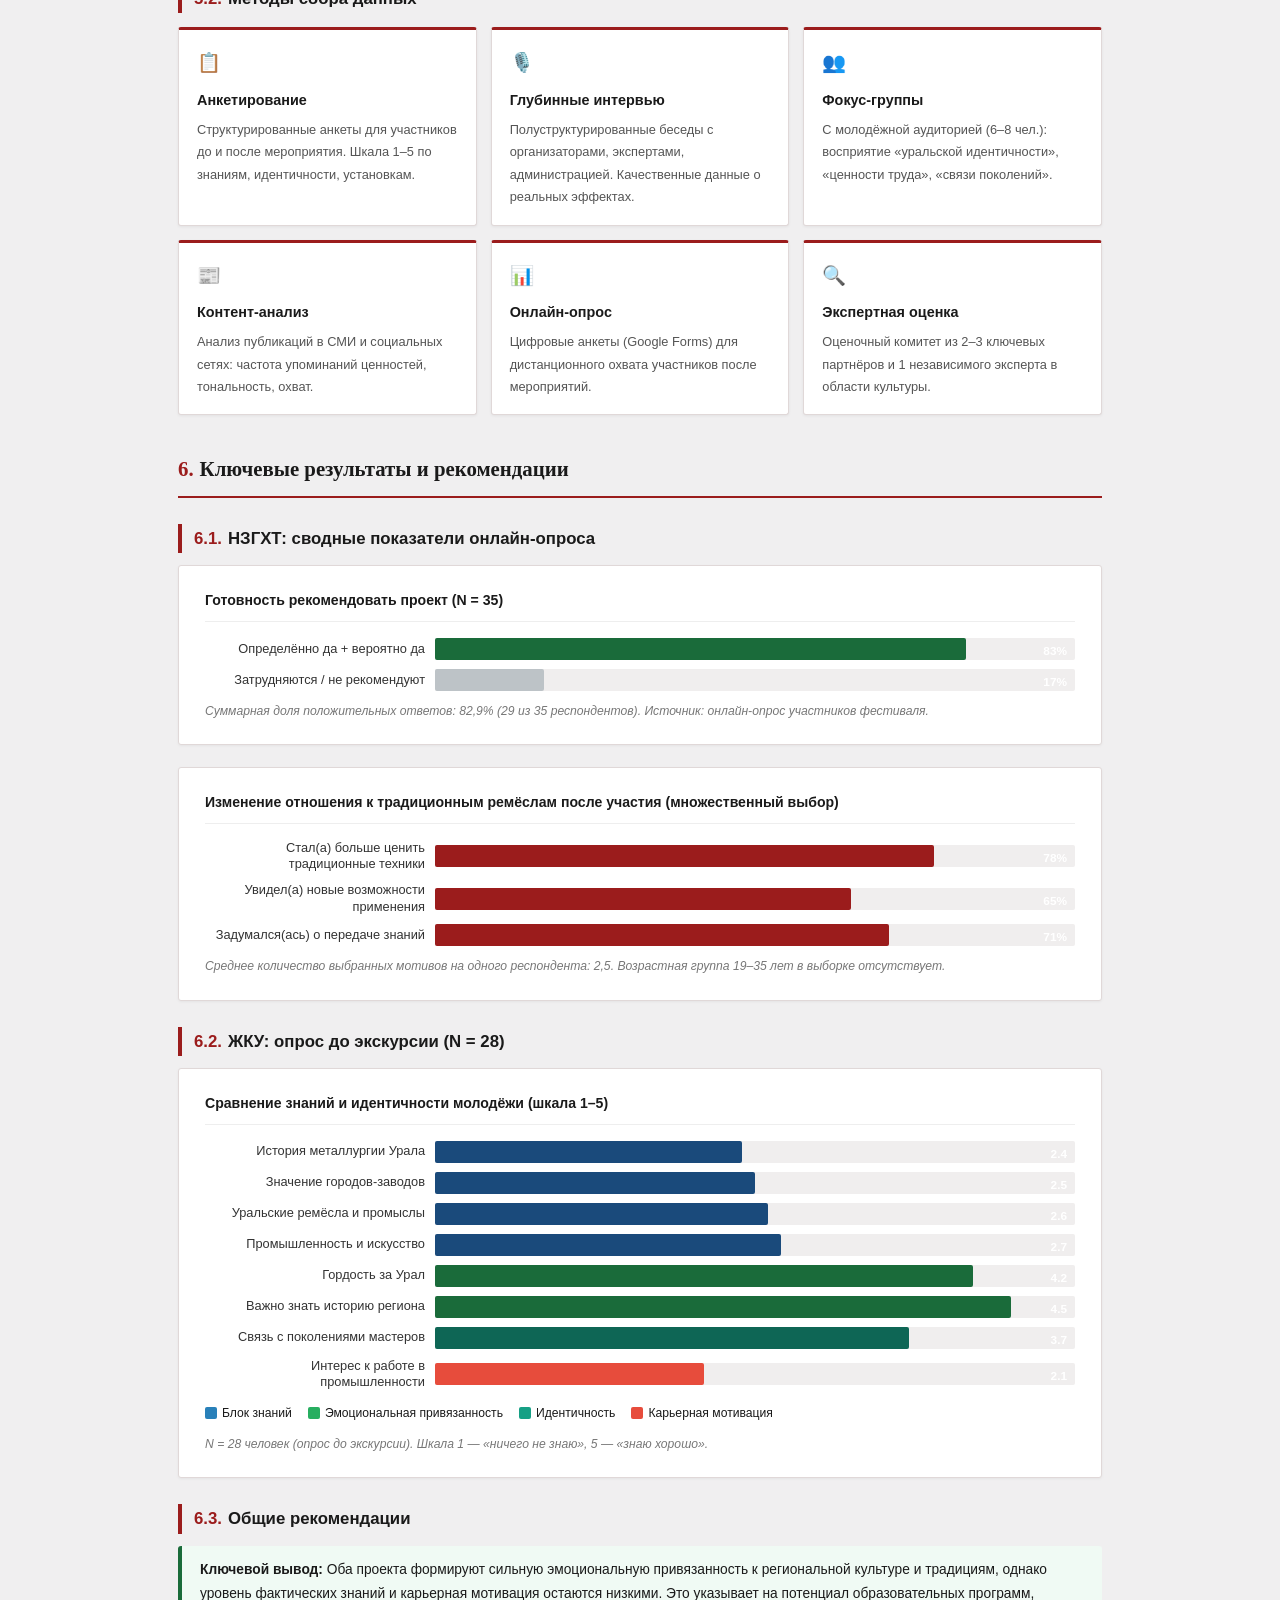
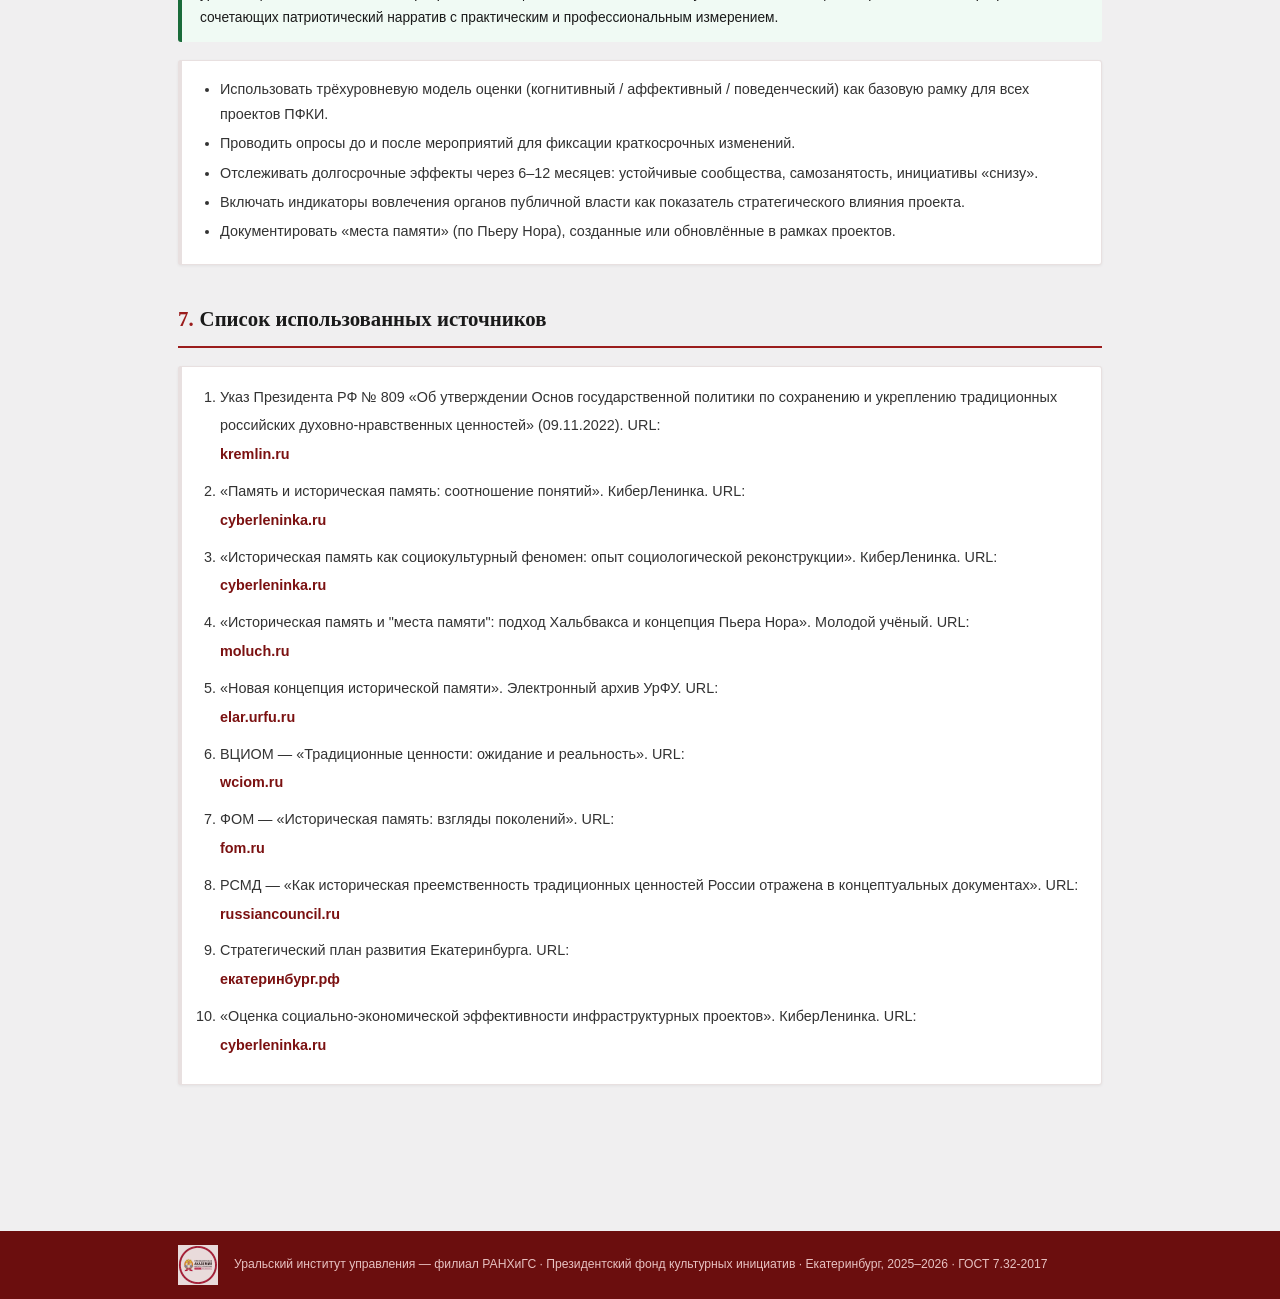
==== commit cb04ba75: "Убрана плашка doc-type с титульных страниц" ====
--- a/index.html
+++ b/index.html
@@ -28,7 +28,7 @@
   <!-- ТИТУЛЬНАЯ ЧАСТЬ -->
   <div class="title-page">
     <div class="org">Федеральное государственное бюджетное образовательное учреждение высшего образования<br>«Российская академия народного хозяйства и государственной службы при Президенте Российской Федерации»<br><strong>Уральский институт управления — филиал РАНХиГС</strong></div>
-    <div class="doc-type">Аналитический отчёт · ГОСТ 7.32-2017</div>
+
     <h1>Отчёт по итогам выполнения научно-исследовательских работ по оценке результатов творческого (креативного) проекта и их влияния на формирование в обществе традиционных ценностей</h1>
     <div class="subtitle">В рамках реализации проекта «Траектории культурного развития и ценностный код. Влияние. Изменение. Измерение»<br>при поддержке Президентского фонда культурных инициатив (ПФКИ)</div>
     <div class="title-meta">
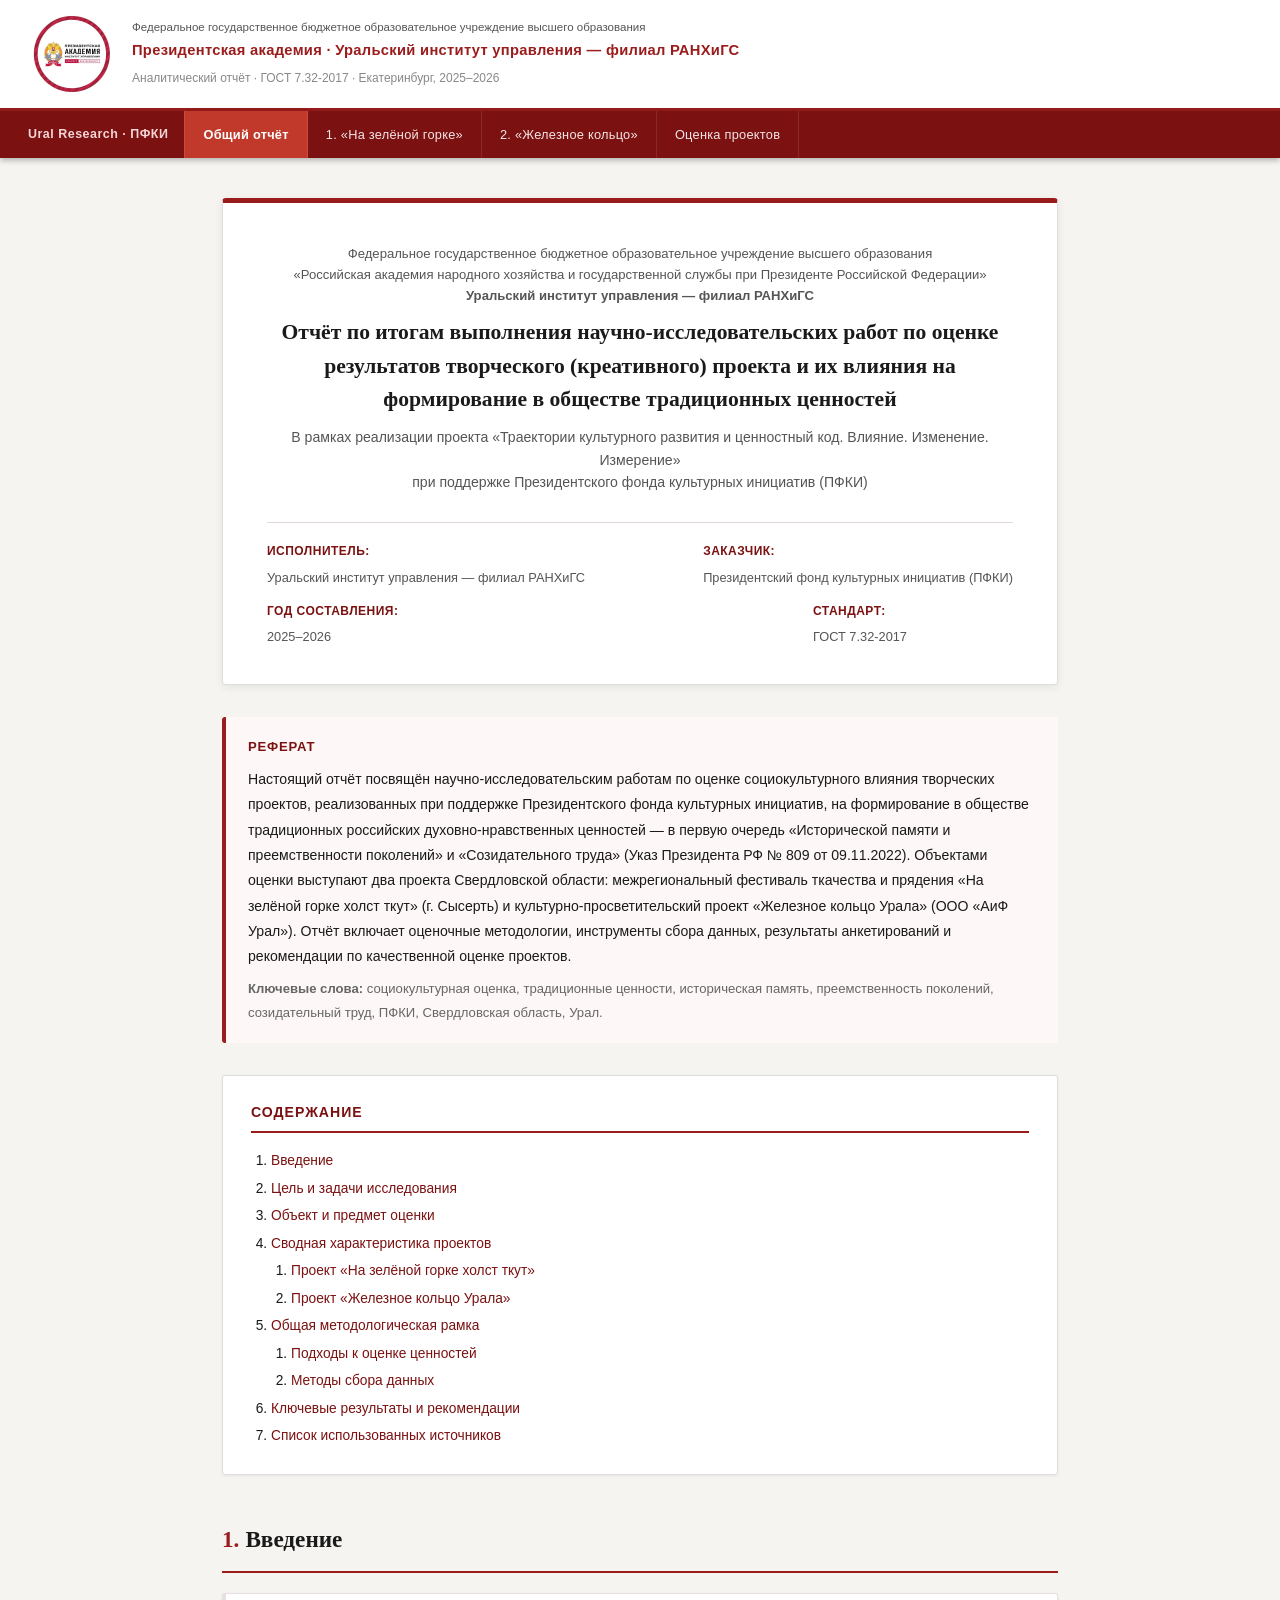
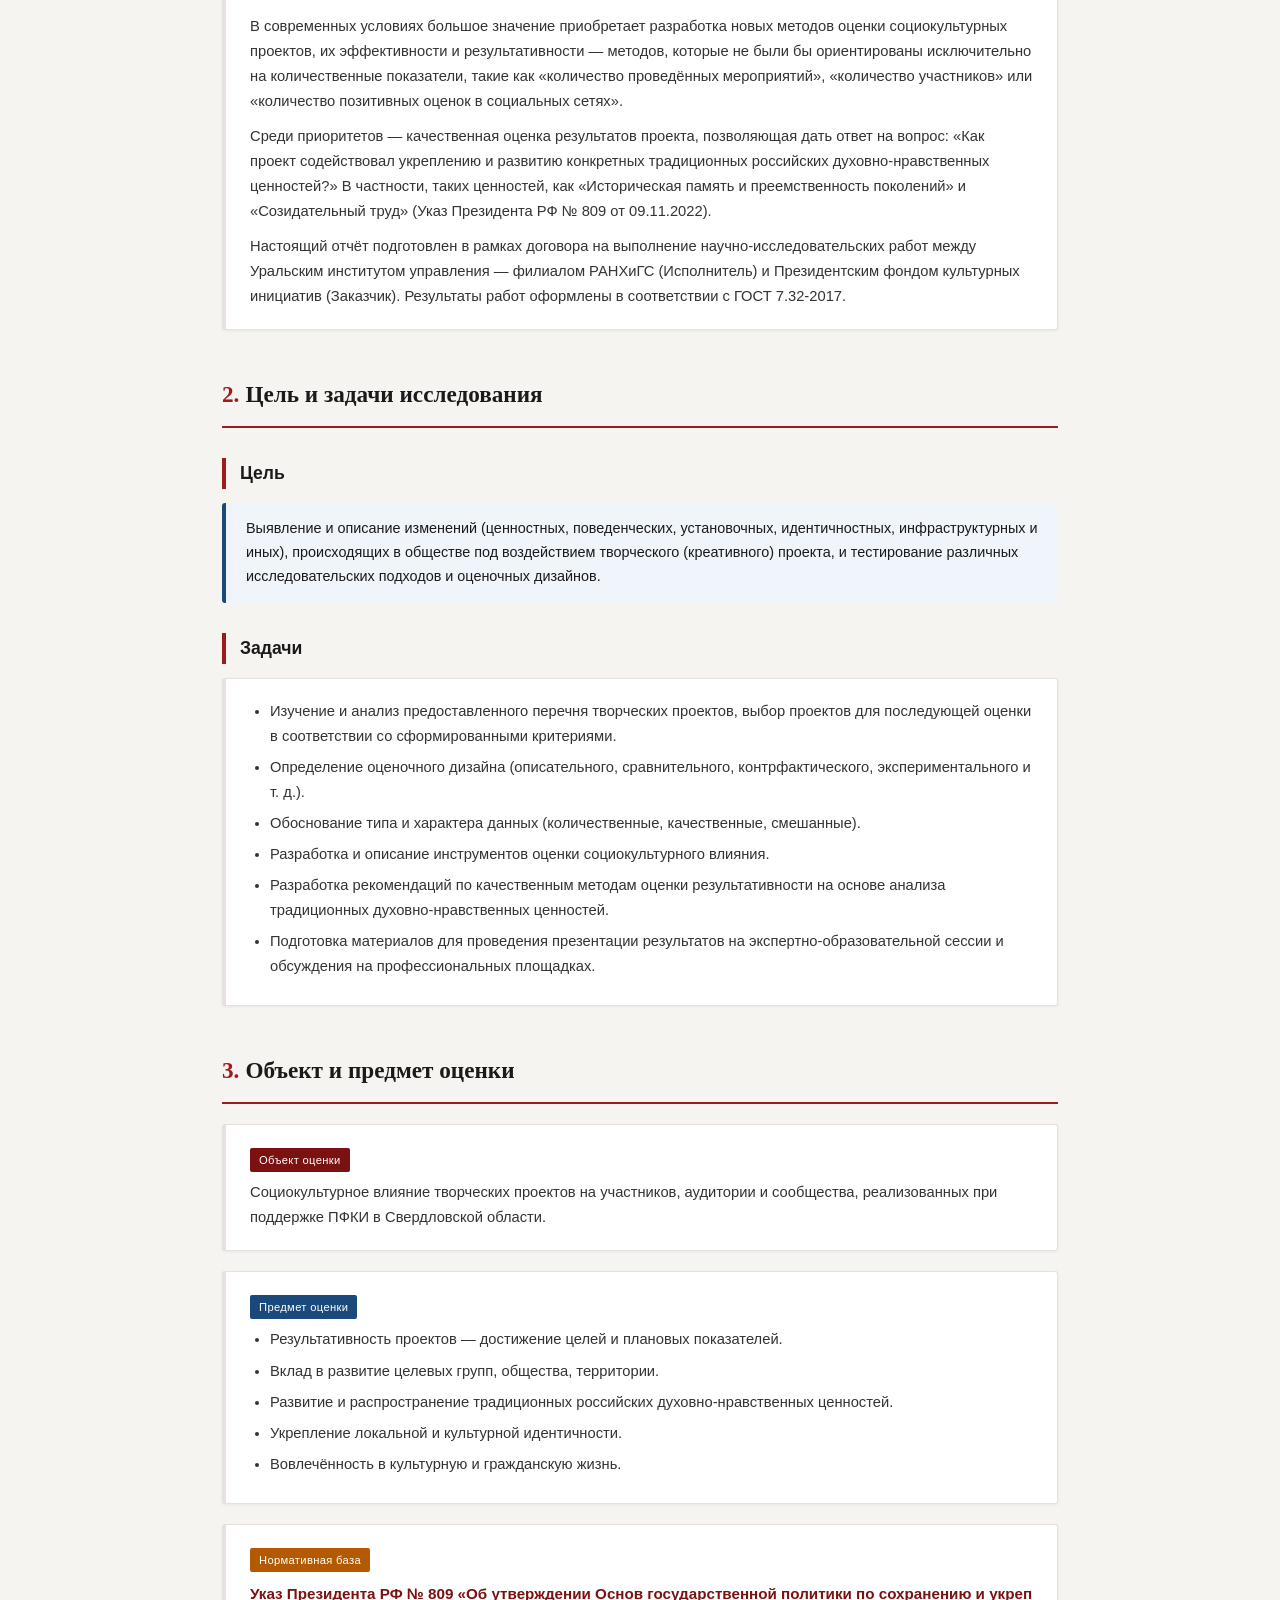
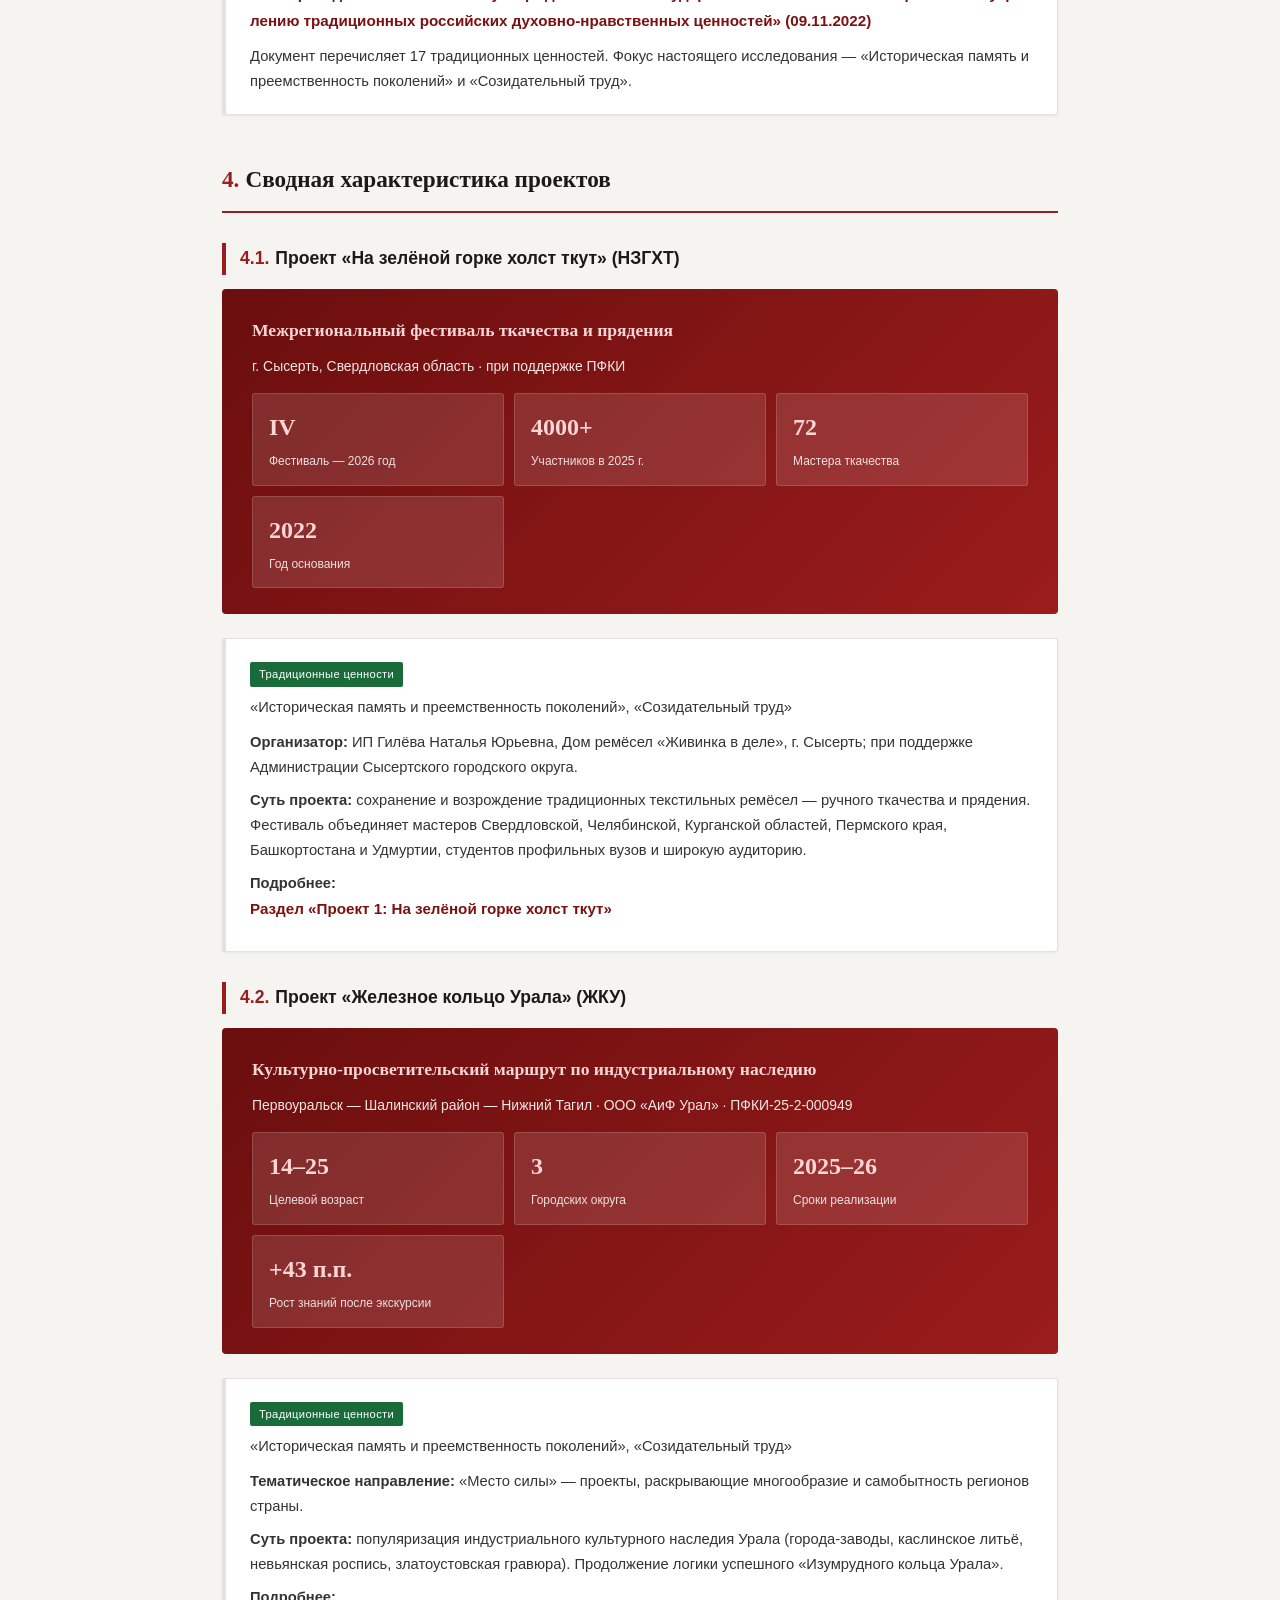
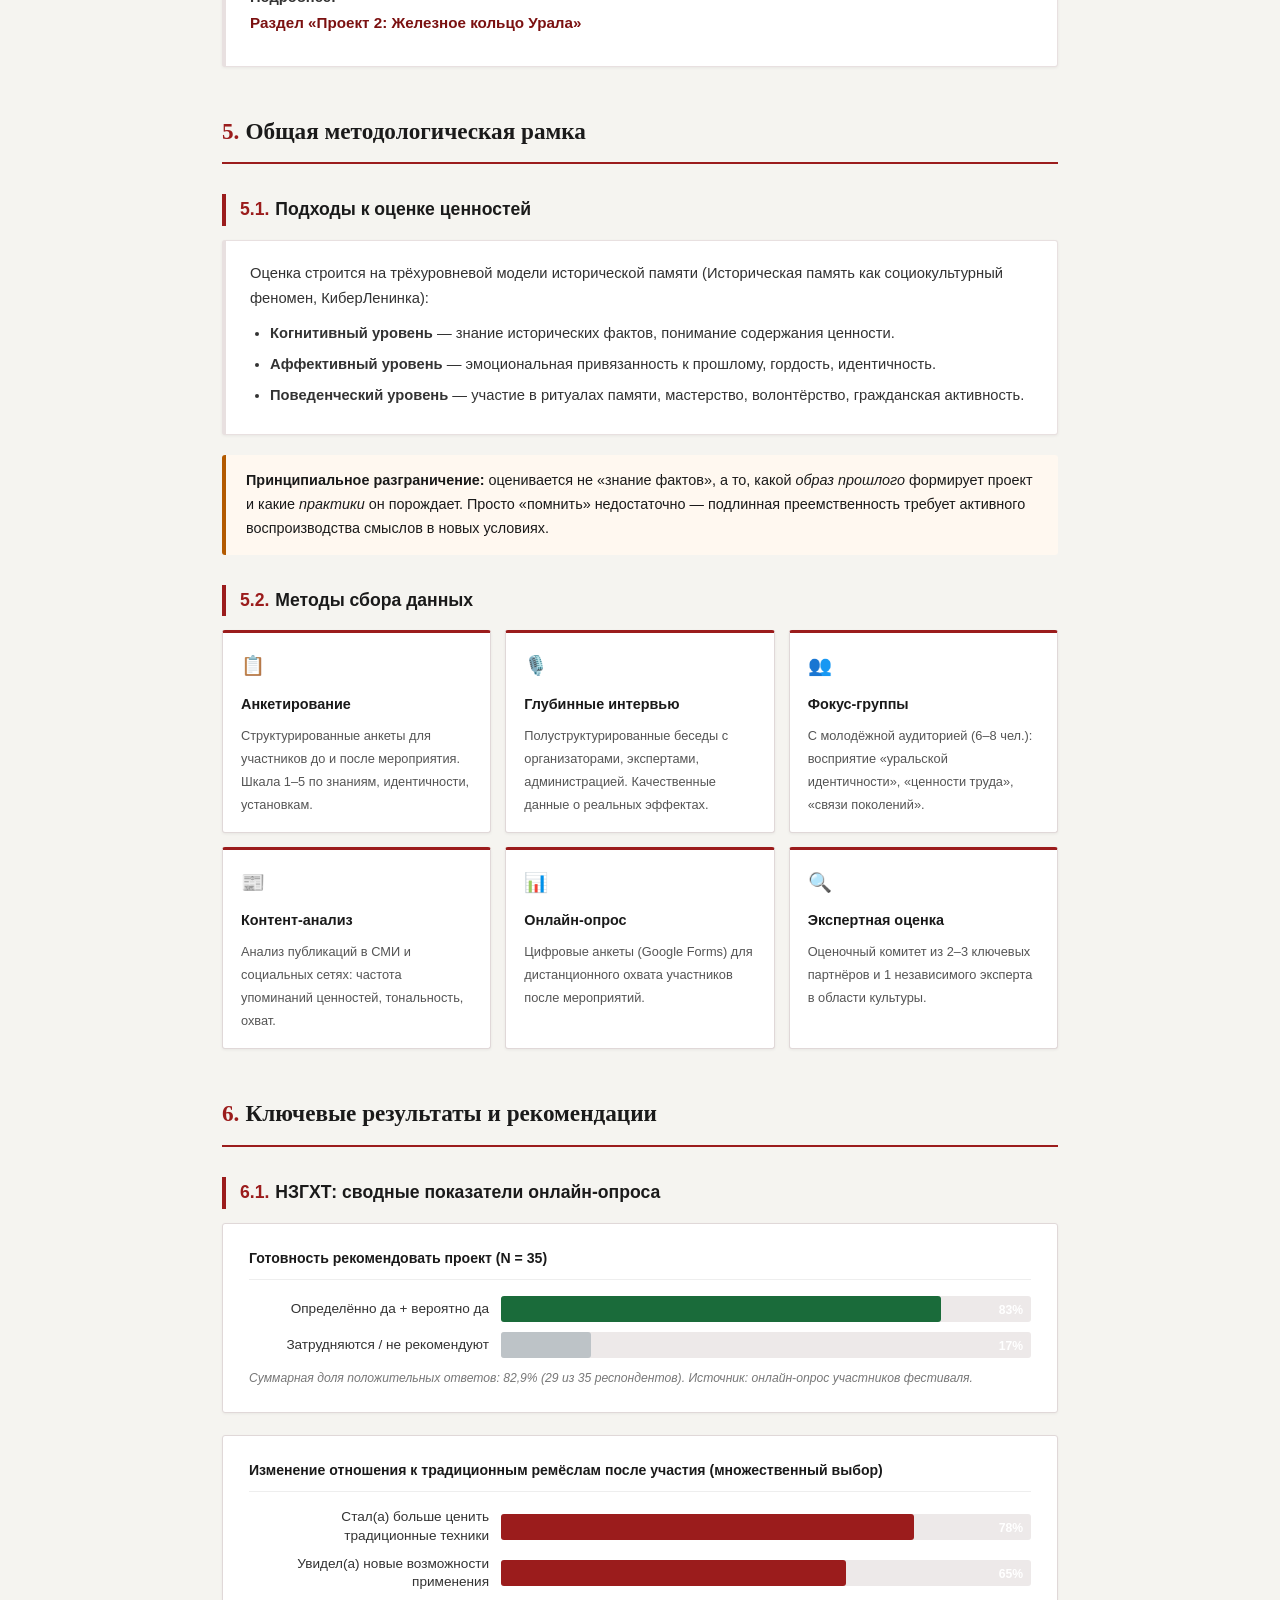
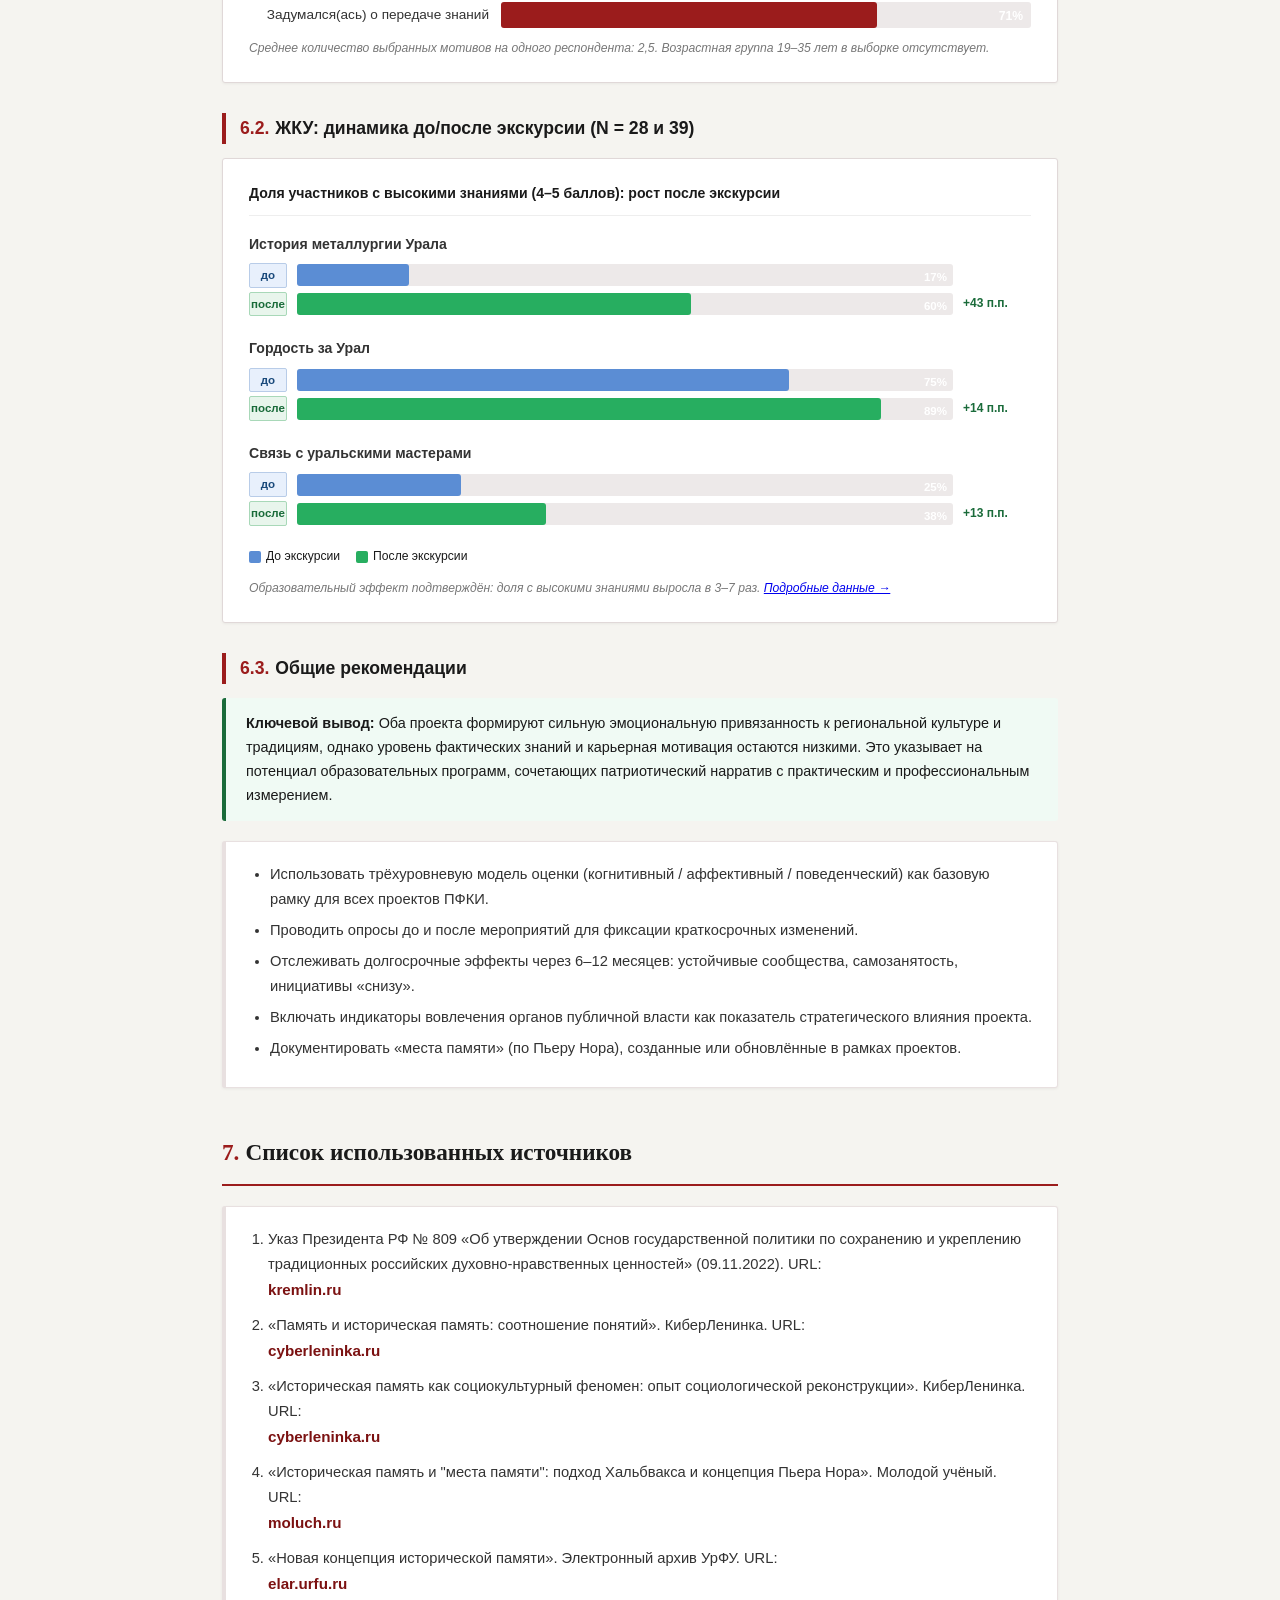
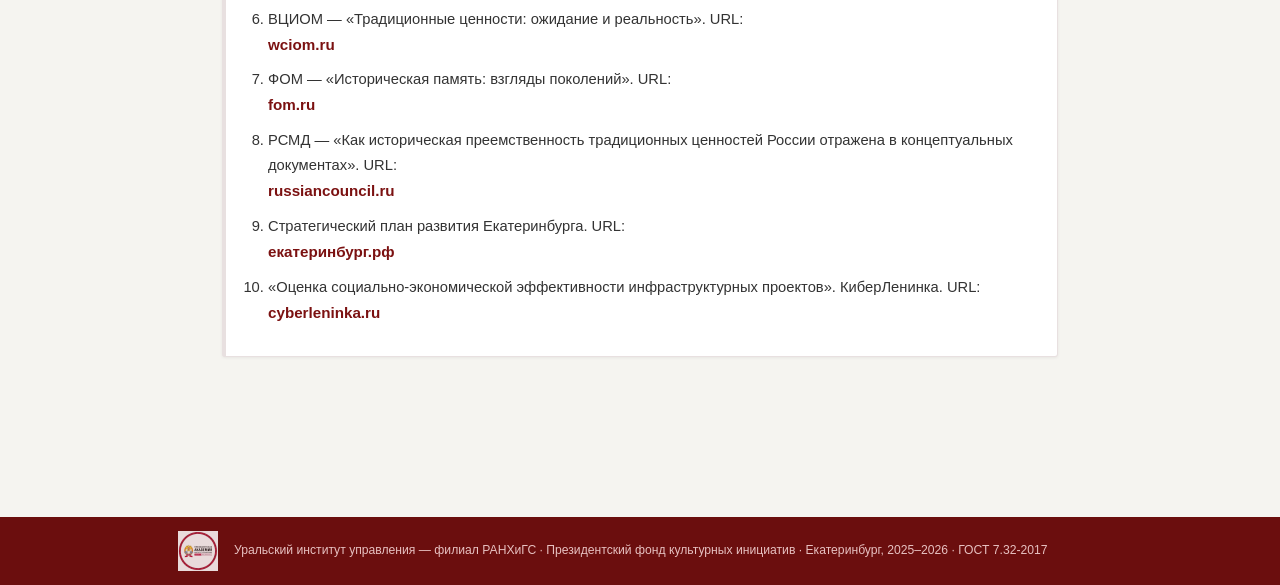
==== commit ac0ce96f: "Добавлен контент из новых материалов 22_04, улучшена эргономика - project2: новые разделы — динамика" ====
--- a/index.html
+++ b/index.html
@@ -150,7 +150,7 @@
       <div class="hero-stat"><div class="num">14–25</div><div class="lbl">Целевой возраст</div></div>
       <div class="hero-stat"><div class="num">3</div><div class="lbl">Городских округа</div></div>
       <div class="hero-stat"><div class="num">2025–26</div><div class="lbl">Сроки реализации</div></div>
-      <div class="hero-stat"><div class="num">28</div><div class="lbl">Опрошено до экскурсии</div></div>
+      <div class="hero-stat"><div class="num">+43 п.п.</div><div class="lbl">Рост знаний после экскурсии</div></div>
     </div>
   </div>
   <div class="card">
@@ -235,24 +235,29 @@
     <div class="chart-note">Среднее количество выбранных мотивов на одного респондента: 2,5. Возрастная группа 19–35 лет в выборке отсутствует.</div>
   </div>
 
-  <h2 class="sec"><span class="num-label">6.2.</span>ЖКУ: опрос до экскурсии (N = 28)</h2>
+  <h2 class="sec"><span class="num-label">6.2.</span>ЖКУ: динамика до/после экскурсии (N = 28 и 39)</h2>
   <div class="chart-section">
-    <h4>Сравнение знаний и идентичности молодёжи (шкала 1–5)</h4>
-    <div class="bar-row"><div class="bar-label">История металлургии Урала</div><div class="bar-track"><div class="bar-fill blue" style="width:48%"><span class="bar-val">2.4</span></div></div></div>
-    <div class="bar-row"><div class="bar-label">Значение городов-заводов</div><div class="bar-track"><div class="bar-fill blue" style="width:50%"><span class="bar-val">2.5</span></div></div></div>
-    <div class="bar-row"><div class="bar-label">Уральские ремёсла и промыслы</div><div class="bar-track"><div class="bar-fill blue" style="width:52%"><span class="bar-val">2.6</span></div></div></div>
-    <div class="bar-row"><div class="bar-label">Промышленность и искусство</div><div class="bar-track"><div class="bar-fill blue" style="width:54%"><span class="bar-val">2.7</span></div></div></div>
-    <div class="bar-row"><div class="bar-label">Гордость за Урал</div><div class="bar-track"><div class="bar-fill green" style="width:84%"><span class="bar-val">4.2</span></div></div></div>
-    <div class="bar-row"><div class="bar-label">Важно знать историю региона</div><div class="bar-track"><div class="bar-fill green" style="width:90%"><span class="bar-val">4.5</span></div></div></div>
-    <div class="bar-row"><div class="bar-label">Связь с поколениями мастеров</div><div class="bar-track"><div class="bar-fill teal" style="width:74%"><span class="bar-val">3.7</span></div></div></div>
-    <div class="bar-row"><div class="bar-label">Интерес к работе в промышленности</div><div class="bar-track"><div class="bar-fill" style="width:42%;background:#e74c3c"><span class="bar-val">2.1</span></div></div></div>
+    <h4>Доля участников с высокими знаниями (4–5 баллов): рост после экскурсии</h4>
+    <div class="ba-group">
+      <div class="ba-label">История металлургии Урала</div>
+      <div class="ba-row"><span class="ba-tag bef">до</span><div class="ba-track"><div class="ba-fill bef" style="width:17%"><span class="ba-val">17%</span></div></div><span class="ba-delta"></span></div>
+      <div class="ba-row"><span class="ba-tag aft">после</span><div class="ba-track"><div class="ba-fill aft" style="width:60%"><span class="ba-val">60%</span></div></div><span class="ba-delta">+43 п.п.</span></div>
+    </div>
+    <div class="ba-group">
+      <div class="ba-label">Гордость за Урал</div>
+      <div class="ba-row"><span class="ba-tag bef">до</span><div class="ba-track"><div class="ba-fill bef" style="width:75%"><span class="ba-val">75%</span></div></div><span class="ba-delta"></span></div>
+      <div class="ba-row"><span class="ba-tag aft">после</span><div class="ba-track"><div class="ba-fill aft" style="width:89%"><span class="ba-val">89%</span></div></div><span class="ba-delta">+14 п.п.</span></div>
+    </div>
+    <div class="ba-group">
+      <div class="ba-label">Связь с уральскими мастерами</div>
+      <div class="ba-row"><span class="ba-tag bef">до</span><div class="ba-track"><div class="ba-fill bef" style="width:25%"><span class="ba-val">25%</span></div></div><span class="ba-delta"></span></div>
+      <div class="ba-row"><span class="ba-tag aft">после</span><div class="ba-track"><div class="ba-fill aft" style="width:38%"><span class="ba-val">38%</span></div></div><span class="ba-delta">+13 п.п.</span></div>
+    </div>
     <div class="chart-legend">
-      <div class="legend-item"><div class="legend-dot" style="background:#2980b9"></div>Блок знаний</div>
-      <div class="legend-item"><div class="legend-dot" style="background:#27ae60"></div>Эмоциональная привязанность</div>
-      <div class="legend-item"><div class="legend-dot" style="background:#16a085"></div>Идентичность</div>
-      <div class="legend-item"><div class="legend-dot" style="background:#e74c3c"></div>Карьерная мотивация</div>
-    </div>
-    <div class="chart-note">N = 28 человек (опрос до экскурсии). Шкала 1 — «ничего не знаю», 5 — «знаю хорошо».</div>
+      <div class="legend-item"><div class="legend-dot" style="background:#5b8dd4"></div>До экскурсии</div>
+      <div class="legend-item"><div class="legend-dot" style="background:#27ae60"></div>После экскурсии</div>
+    </div>
+    <div class="chart-note">Образовательный эффект подтверждён: доля с высокими знаниями выросла в 3–7 раз. <a href="project2.html#p2-after">Подробные данные →</a></div>
   </div>
 
   <h2 class="sec"><span class="num-label">6.3.</span>Общие рекомендации</h2>
--- a/style.css
+++ b/style.css
@@ -1,6 +1,6 @@
 /* ===== BASE ===== */
 *{box-sizing:border-box;margin:0;padding:0}
-body{font-family:'Times New Roman',Times,serif;background:#f0eff0;color:#1a1a1a;line-height:1.75;font-size:14px}
+body{font-family:'Times New Roman',Times,serif;background:#f5f4f0;color:#1a1a1a;line-height:1.8;font-size:16px}
 
 /* ===== SITE HEADER (эмблема) ===== */
 .site-header{
@@ -51,6 +51,9 @@
   align-items:stretch;
   gap:0;
   box-shadow:0 2px 6px rgba(0,0,0,.3);
+  position:sticky;
+  top:0;
+  z-index:100;
 }
 nav a{
   color:#f5e6e6;
@@ -64,12 +67,13 @@
   display:flex;
   align-items:center;
 }
+.logo{color:#f5d5d5;font-size:.78rem;font-family:Arial,sans-serif;padding:12px 16px 12px 4px;font-weight:600;letter-spacing:.04em;flex-shrink:0}
 nav a:first-of-type{border-left:1px solid rgba(255,255,255,.1)}
 nav a:hover{background:#9b1c1c}
 nav a.active{background:#c0392b;color:#fff;font-weight:600}
 
 /* ===== LAYOUT ===== */
-.page{max-width:980px;margin:0 auto;padding:36px 28px 70px}
+.page{max-width:900px;margin:0 auto;padding:40px 32px 80px}
 
 /* ===== TITLE PAGE ===== */
 .title-page{
@@ -112,18 +116,18 @@
 .toc a:hover{text-decoration:underline}
 
 /* ===== HEADINGS ===== */
-h1.sec{font-size:1.3rem;color:#1a1a1a;border-bottom:2px solid #9b1c1c;padding-bottom:8px;margin:36px 0 18px;font-family:'Times New Roman',serif}
-h2.sec{font-size:1.05rem;color:#1a1a1a;margin:26px 0 12px;padding-left:12px;border-left:4px solid #9b1c1c;font-family:Arial,sans-serif;font-weight:700}
-h3.sec{font-size:.95rem;color:#444;margin:18px 0 10px;font-family:Arial,sans-serif}
+h1.sec{font-size:1.45rem;color:#1a1a1a;border-bottom:2px solid #9b1c1c;padding-bottom:10px;margin:44px 0 20px;font-family:'Times New Roman',serif}
+h2.sec{font-size:1.1rem;color:#1a1a1a;margin:30px 0 14px;padding-left:14px;border-left:4px solid #9b1c1c;font-family:Arial,sans-serif;font-weight:700}
+h3.sec{font-size:1rem;color:#444;margin:20px 0 12px;font-family:Arial,sans-serif}
 .num-label{color:#9b1c1c;font-weight:700;margin-right:6px}
 
 /* ===== CARDS ===== */
-.card{background:#fff;border-left:4px solid #9b1c1c;border-radius:3px;padding:16px 20px;margin-bottom:16px;box-shadow:0 1px 3px rgba(0,0,0,.06);border:1px solid #e8e0e0;border-left-width:4px}
-.card a{color:#7b1111;font-weight:700;text-decoration:none;display:block;margin-bottom:8px;font-family:Arial,sans-serif;font-size:.9rem;word-break:break-all}
+.card{background:#fff;border-left:4px solid #9b1c1c;border-radius:3px;padding:20px 24px;margin-bottom:20px;box-shadow:0 1px 3px rgba(0,0,0,.06);border:1px solid #e8e0e0;border-left-width:4px}
+.card a{color:#7b1111;font-weight:700;text-decoration:none;display:block;margin-bottom:10px;font-family:Arial,sans-serif;font-size:.95rem;word-break:break-all}
 .card a:hover{text-decoration:underline}
-.card p,.card li{font-size:.9rem;color:#333;font-family:Arial,sans-serif}
-.card ul{padding-left:18px}
-.card ul li{margin-bottom:4px}
+.card p,.card li{font-size:.92rem;color:#333;font-family:Arial,sans-serif;line-height:1.7}
+.card ul{padding-left:20px}
+.card ul li{margin-bottom:6px}
 
 /* ===== BADGES ===== */
 .badge{display:inline-block;font-size:.7rem;font-family:Arial,sans-serif;background:#7b1111;color:#fff;border-radius:2px;padding:2px 9px;margin-bottom:8px;letter-spacing:.03em}
@@ -139,9 +143,9 @@
 .q-block .answer li{margin-bottom:6px}
 
 /* ===== INFO BOXES ===== */
-.warn{background:#fff8f0;border-left:4px solid #b35a00;padding:12px 18px;border-radius:3px;font-size:.86rem;margin-bottom:18px;font-family:Arial,sans-serif}
-.info{background:#f0f4fb;border-left:4px solid #1a4a7b;padding:12px 18px;border-radius:3px;font-size:.86rem;margin-bottom:18px;font-family:Arial,sans-serif}
-.success{background:#f0faf4;border-left:4px solid #1a6b3a;padding:12px 18px;border-radius:3px;font-size:.86rem;margin-bottom:18px;font-family:Arial,sans-serif}
+.warn{background:#fff8f0;border-left:4px solid #b35a00;padding:14px 20px;border-radius:3px;font-size:.9rem;margin-bottom:20px;font-family:Arial,sans-serif;line-height:1.65}
+.info{background:#f0f4fb;border-left:4px solid #1a4a7b;padding:14px 20px;border-radius:3px;font-size:.9rem;margin-bottom:20px;font-family:Arial,sans-serif;line-height:1.65}
+.success{background:#f0faf4;border-left:4px solid #1a6b3a;padding:14px 20px;border-radius:3px;font-size:.9rem;margin-bottom:20px;font-family:Arial,sans-serif;line-height:1.65}
 
 /* ===== TAGS ===== */
 .tag{display:inline-block;font-size:.7rem;font-family:Arial,sans-serif;background:#f5ecec;color:#7b1111;border-radius:2px;padding:2px 8px;margin-right:4px;margin-bottom:6px;border:1px solid #e0c8c8}
@@ -150,14 +154,14 @@
 .chart-section{background:#fff;border:1px solid #e0d8d8;border-radius:3px;padding:22px 26px;margin-bottom:22px;box-shadow:0 1px 3px rgba(0,0,0,.05)}
 .chart-section h4{font-size:.88rem;color:#1a1a1a;margin-bottom:16px;font-family:Arial,sans-serif;font-weight:700;border-bottom:1px solid #eee;padding-bottom:8px}
 .chart-note{font-size:.76rem;color:#777;font-family:Arial,sans-serif;margin-top:10px;font-style:italic}
-.bar-row{display:flex;align-items:center;gap:10px;margin-bottom:9px;font-family:Arial,sans-serif;font-size:.8rem}
-.bar-label{width:220px;flex-shrink:0;color:#333;text-align:right;line-height:1.3}
-.bar-track{flex:1;background:#f0eeee;border-radius:2px;height:22px;position:relative}
-.bar-fill{height:100%;border-radius:2px;background:#9b1c1c;transition:width .4s}
+.bar-row{display:flex;align-items:center;gap:12px;margin-bottom:10px;font-family:Arial,sans-serif;font-size:.85rem}
+.bar-label{width:240px;flex-shrink:0;color:#333;text-align:right;line-height:1.35}
+.bar-track{flex:1;background:#ede9e9;border-radius:3px;height:26px;position:relative}
+.bar-fill{height:100%;border-radius:3px;background:#9b1c1c;transition:width .4s}
 .bar-fill.blue{background:#1a4a7b}
 .bar-fill.green{background:#1a6b3a}
 .bar-fill.teal{background:#0e6655}
-.bar-val{position:absolute;right:8px;top:3px;font-size:.74rem;color:#fff;font-weight:700}
+.bar-val{position:absolute;right:8px;top:4px;font-size:.76rem;color:#fff;font-weight:700}
 .chart-legend{display:flex;gap:16px;margin-top:12px;flex-wrap:wrap;font-family:Arial,sans-serif;font-size:.76rem}
 .legend-item{display:flex;align-items:center;gap:5px}
 .legend-dot{width:12px;height:12px;border-radius:2px;flex-shrink:0}
@@ -209,6 +213,62 @@
 }
 .footer-inner img{width:40px;height:40px;object-fit:contain;opacity:.85}
 .footer-text{font-size:.76rem;font-family:Arial,sans-serif;opacity:.9}
+
+/* ===== VALUES GRID ===== */
+.val-grid{display:grid;grid-template-columns:repeat(auto-fill,minmax(280px,1fr));gap:14px;margin:20px 0 32px}
+.val-card{background:#fff;border:1px solid #e0d8d8;border-radius:4px;padding:16px 18px;box-shadow:0 1px 3px rgba(0,0,0,.05);position:relative}
+.val-card--focus{border-color:#9b1c1c;border-width:2px;background:#fdf7f7}
+.val-num{font-size:1.4rem;font-weight:700;color:#ddd;font-family:'Times New Roman',serif;line-height:1;margin-bottom:4px}
+.val-card--focus .val-num{color:#e0b0b0}
+.val-name{font-size:.9rem;font-weight:700;color:#1a1a1a;font-family:Arial,sans-serif;margin-bottom:8px;line-height:1.4}
+.val-card--focus .val-name{color:#7b1111}
+.val-desc{font-size:.8rem;color:#555;font-family:Arial,sans-serif;line-height:1.6}
+.val-focus-tag{display:inline-block;font-size:.64rem;background:#9b1c1c;color:#fff;border-radius:2px;padding:1px 6px;margin-left:6px;vertical-align:middle;font-weight:400}
+
+/* ===== PROJECT-VALUES GRID ===== */
+.proj-val-grid{display:grid;grid-template-columns:repeat(auto-fill,minmax(400px,1fr));gap:20px;margin:20px 0 36px}
+.proj-val-card{background:#fff;border:1px solid #e0d8d8;border-radius:4px;overflow:hidden;box-shadow:0 1px 4px rgba(0,0,0,.07)}
+.proj-val-head{padding:18px 20px 14px;border-bottom:1px solid #ede5e5;background:#fdfafa}
+.proj-val-badge{display:inline-block;font-size:.72rem;font-weight:700;border-radius:2px;padding:2px 10px;margin-bottom:6px;font-family:Arial,sans-serif;letter-spacing:.04em}
+.proj-val-badge.nzght{background:#1a6b3a;color:#fff}
+.proj-val-badge.jku{background:#1a4a7b;color:#fff}
+.proj-val-title{font-size:.95rem;font-weight:700;color:#1a1a1a;font-family:Arial,sans-serif;margin-bottom:2px}
+.proj-val-sub{font-size:.76rem;color:#888;font-family:Arial,sans-serif}
+.proj-val-items{padding:14px 20px 18px;display:flex;flex-direction:column;gap:10px}
+.pvi{padding:10px 14px;border-radius:3px;border-left:3px solid #ddd}
+.pvi--primary{border-left-color:#9b1c1c;background:#fdf7f7}
+.pvi--secondary{border-left-color:#c8b8b8;background:#fafafa}
+.pvi-name{font-size:.82rem;font-weight:700;color:#7b1111;font-family:Arial,sans-serif;margin-bottom:4px}
+.pvi--secondary .pvi-name{color:#555}
+.pvi-how{font-size:.78rem;color:#444;font-family:Arial,sans-serif;line-height:1.55}
+
+/* ===== BEFORE / AFTER COMPARISON ===== */
+.ba-group{margin-bottom:20px}
+.ba-label{font-family:Arial,sans-serif;font-size:.88rem;font-weight:700;color:#333;margin-bottom:6px}
+.ba-row{display:flex;align-items:center;gap:10px;margin-bottom:4px;font-family:Arial,sans-serif;font-size:.8rem}
+.ba-tag{width:38px;flex-shrink:0;font-size:.72rem;font-weight:700;text-align:center;border-radius:2px;padding:1px 0}
+.ba-tag.bef{background:#e8f0fc;color:#1a4a7b;border:1px solid #b8cce8}
+.ba-tag.aft{background:#e8f5ec;color:#1a6b3a;border:1px solid #a8d8b8}
+.ba-track{flex:1;background:#ede9e9;border-radius:3px;height:22px;position:relative}
+.ba-fill{height:100%;border-radius:3px;transition:width .4s}
+.ba-fill.bef{background:#5b8dd4}
+.ba-fill.aft{background:#27ae60}
+.ba-val{position:absolute;right:6px;top:3px;font-size:.72rem;color:#fff;font-weight:700}
+.ba-delta{font-size:.75rem;min-width:68px;font-weight:700;color:#1a6b3a;font-family:Arial,sans-serif}
+.ba-delta.neg{color:#c0392b}
+
+/* ===== QUALITY ROW ===== */
+.quality-grid{display:grid;grid-template-columns:repeat(auto-fill,minmax(200px,1fr));gap:12px;margin:16px 0 24px}
+.quality-card{background:#fff;border-radius:4px;padding:14px 16px;border:1px solid #e0d8d8;text-align:center;box-shadow:0 1px 3px rgba(0,0,0,.05)}
+.quality-score{font-size:1.8rem;font-weight:700;color:#1a6b3a;font-family:'Times New Roman',serif;line-height:1}
+.quality-max{font-size:.8rem;color:#999;font-family:Arial,sans-serif}
+.quality-lbl{font-size:.76rem;color:#555;font-family:Arial,sans-serif;margin-top:6px;line-height:1.4}
+
+/* ===== STUDENT QUOTE ===== */
+.student-quote{background:#fafafa;border:1px solid #e0d8d8;border-radius:4px;padding:18px 22px;margin-bottom:16px;position:relative}
+.student-quote::before{content:'\201C';font-size:3rem;color:#e0c8c8;position:absolute;top:-4px;left:12px;font-family:'Times New Roman',serif;line-height:1}
+.student-quote p{font-size:.9rem;color:#333;font-family:Arial,sans-serif;line-height:1.7;padding-left:24px}
+.student-author{font-size:.78rem;color:#9b1c1c;font-weight:700;font-family:Arial,sans-serif;margin-top:10px;padding-left:24px}
 
 /* ===== PRINT ===== */
 @media print{
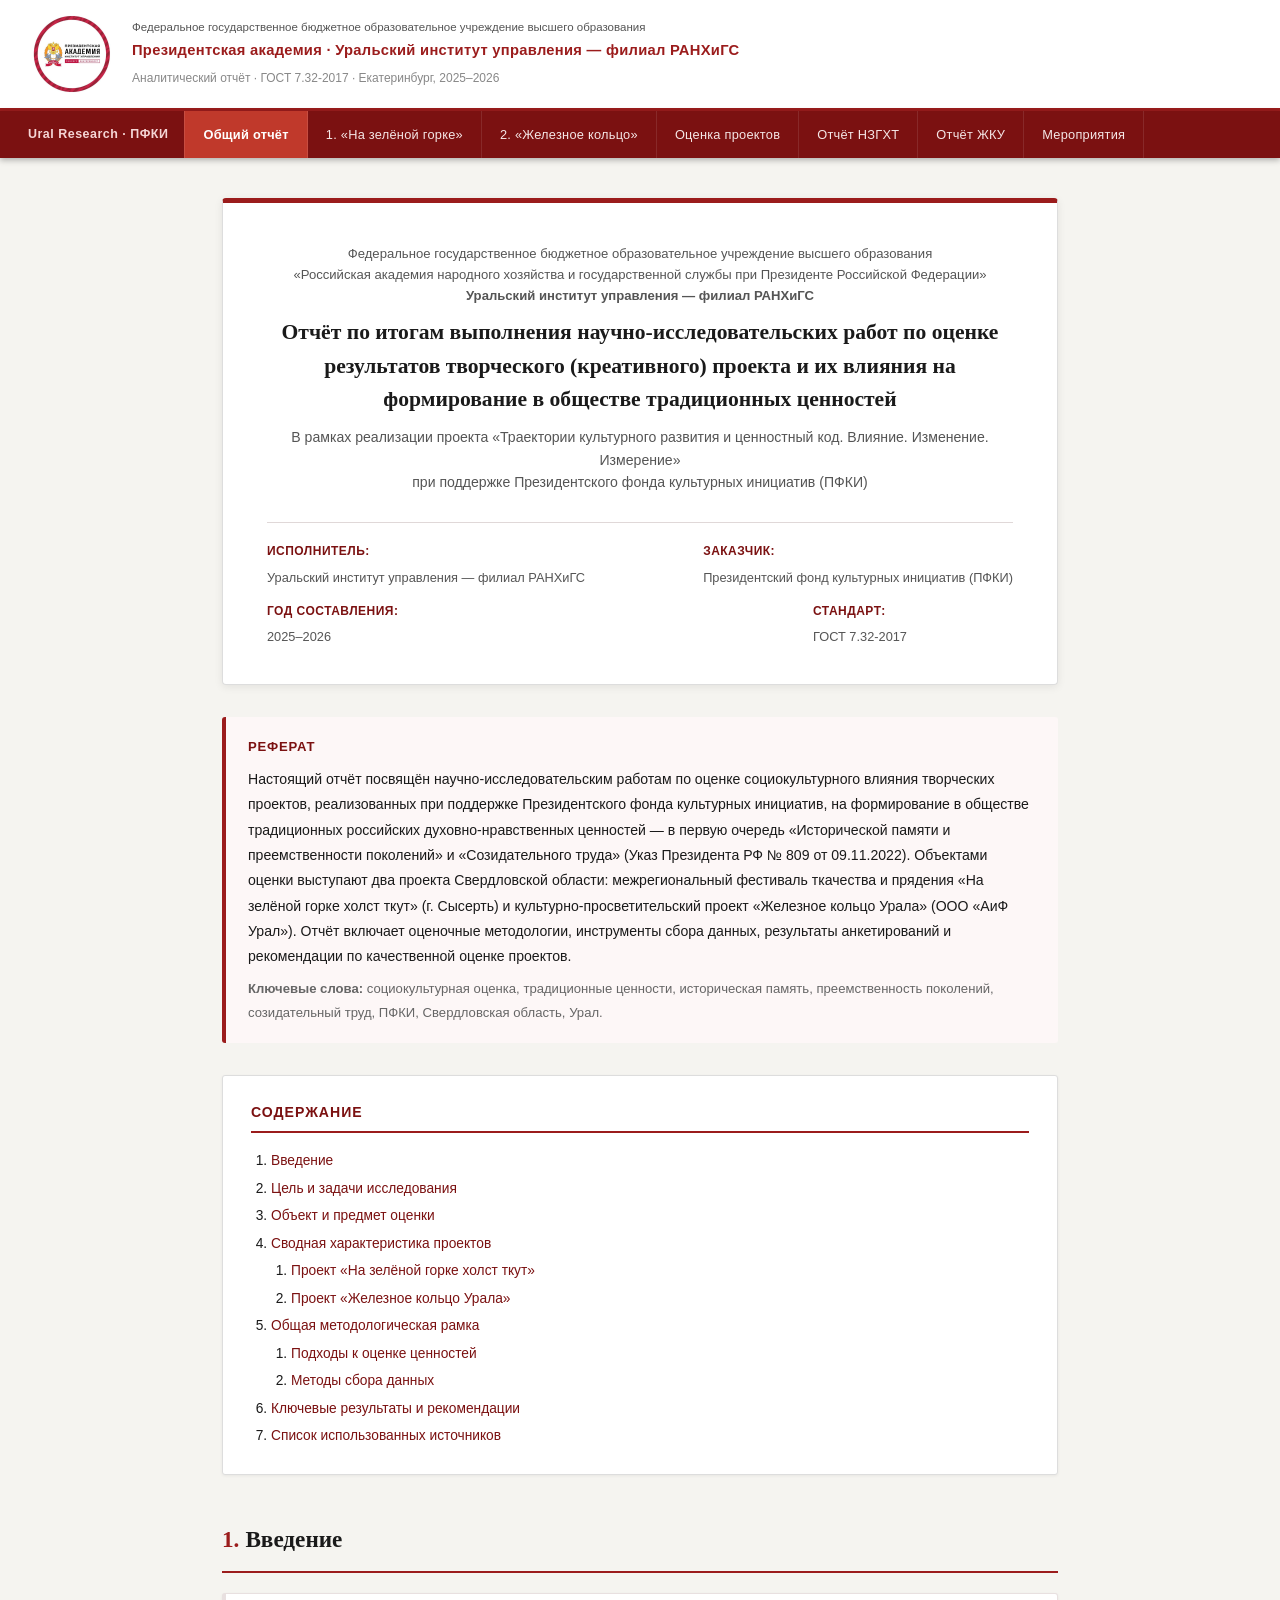
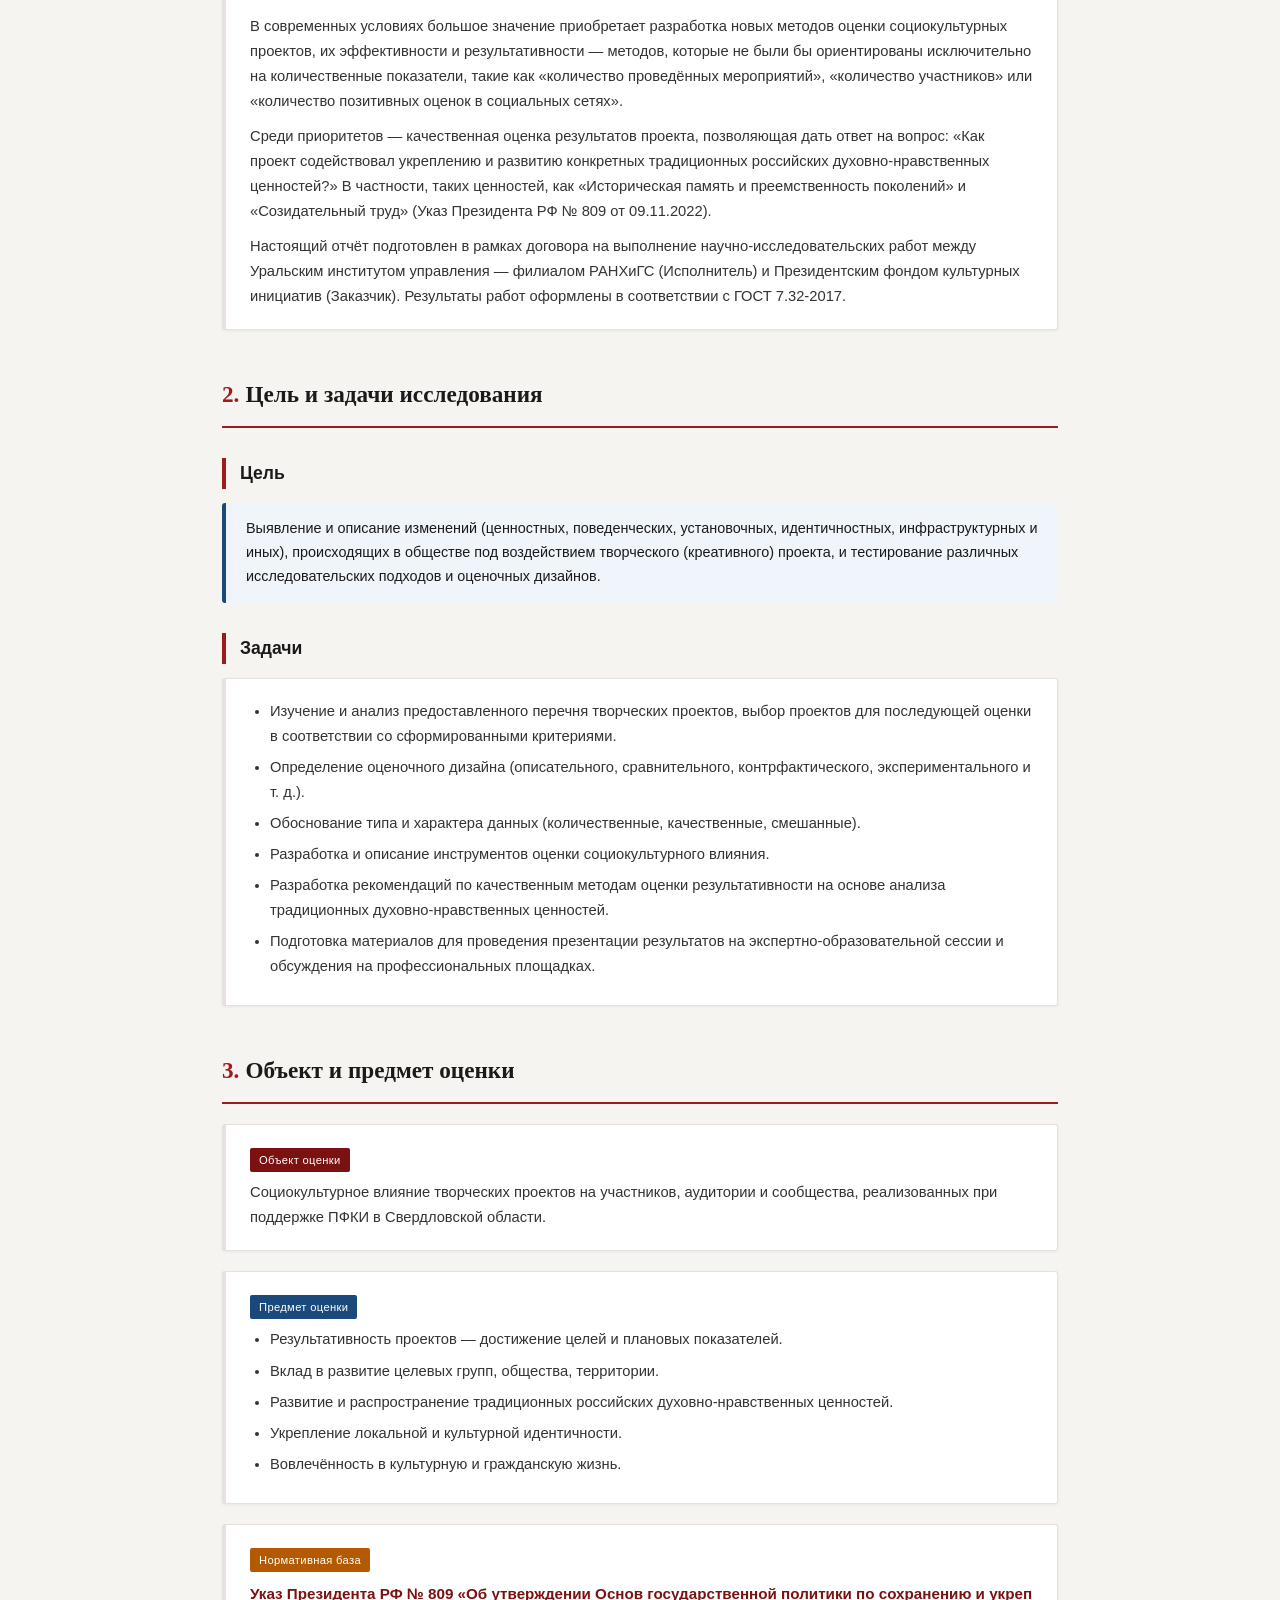
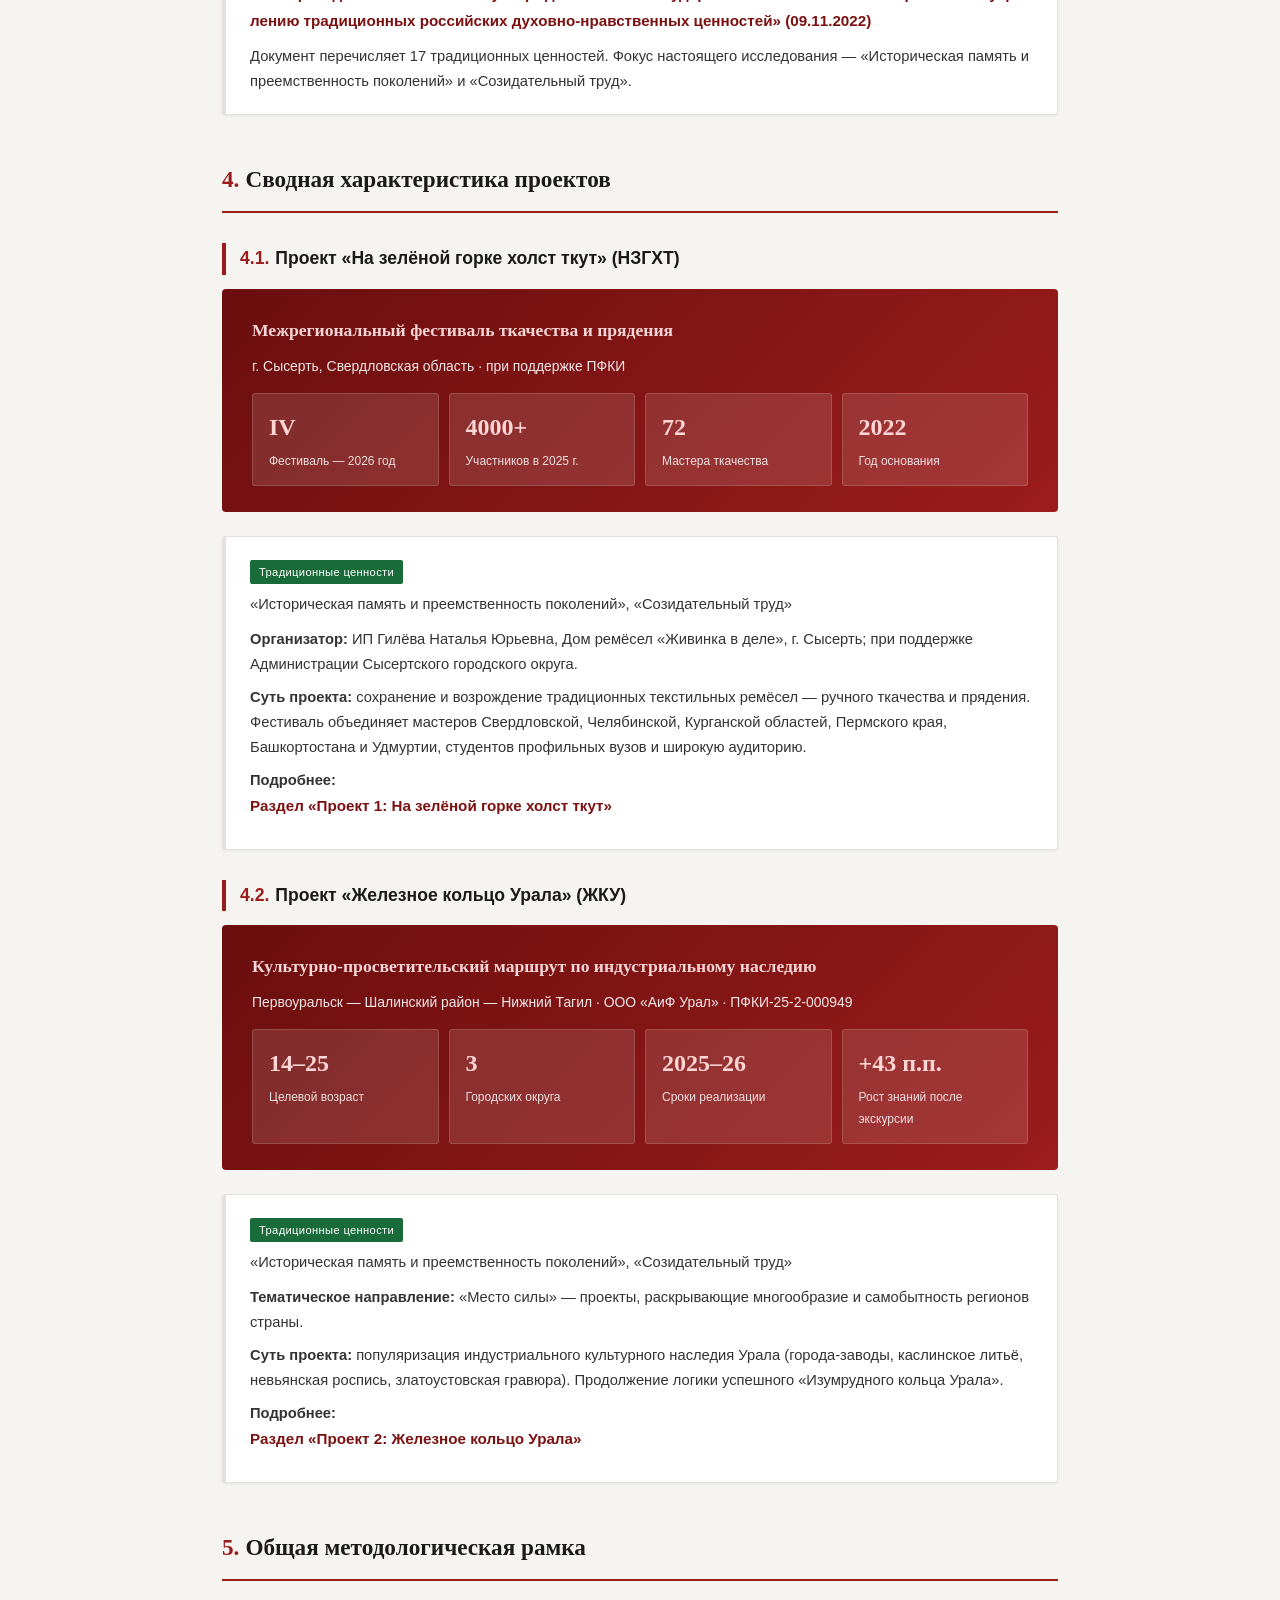
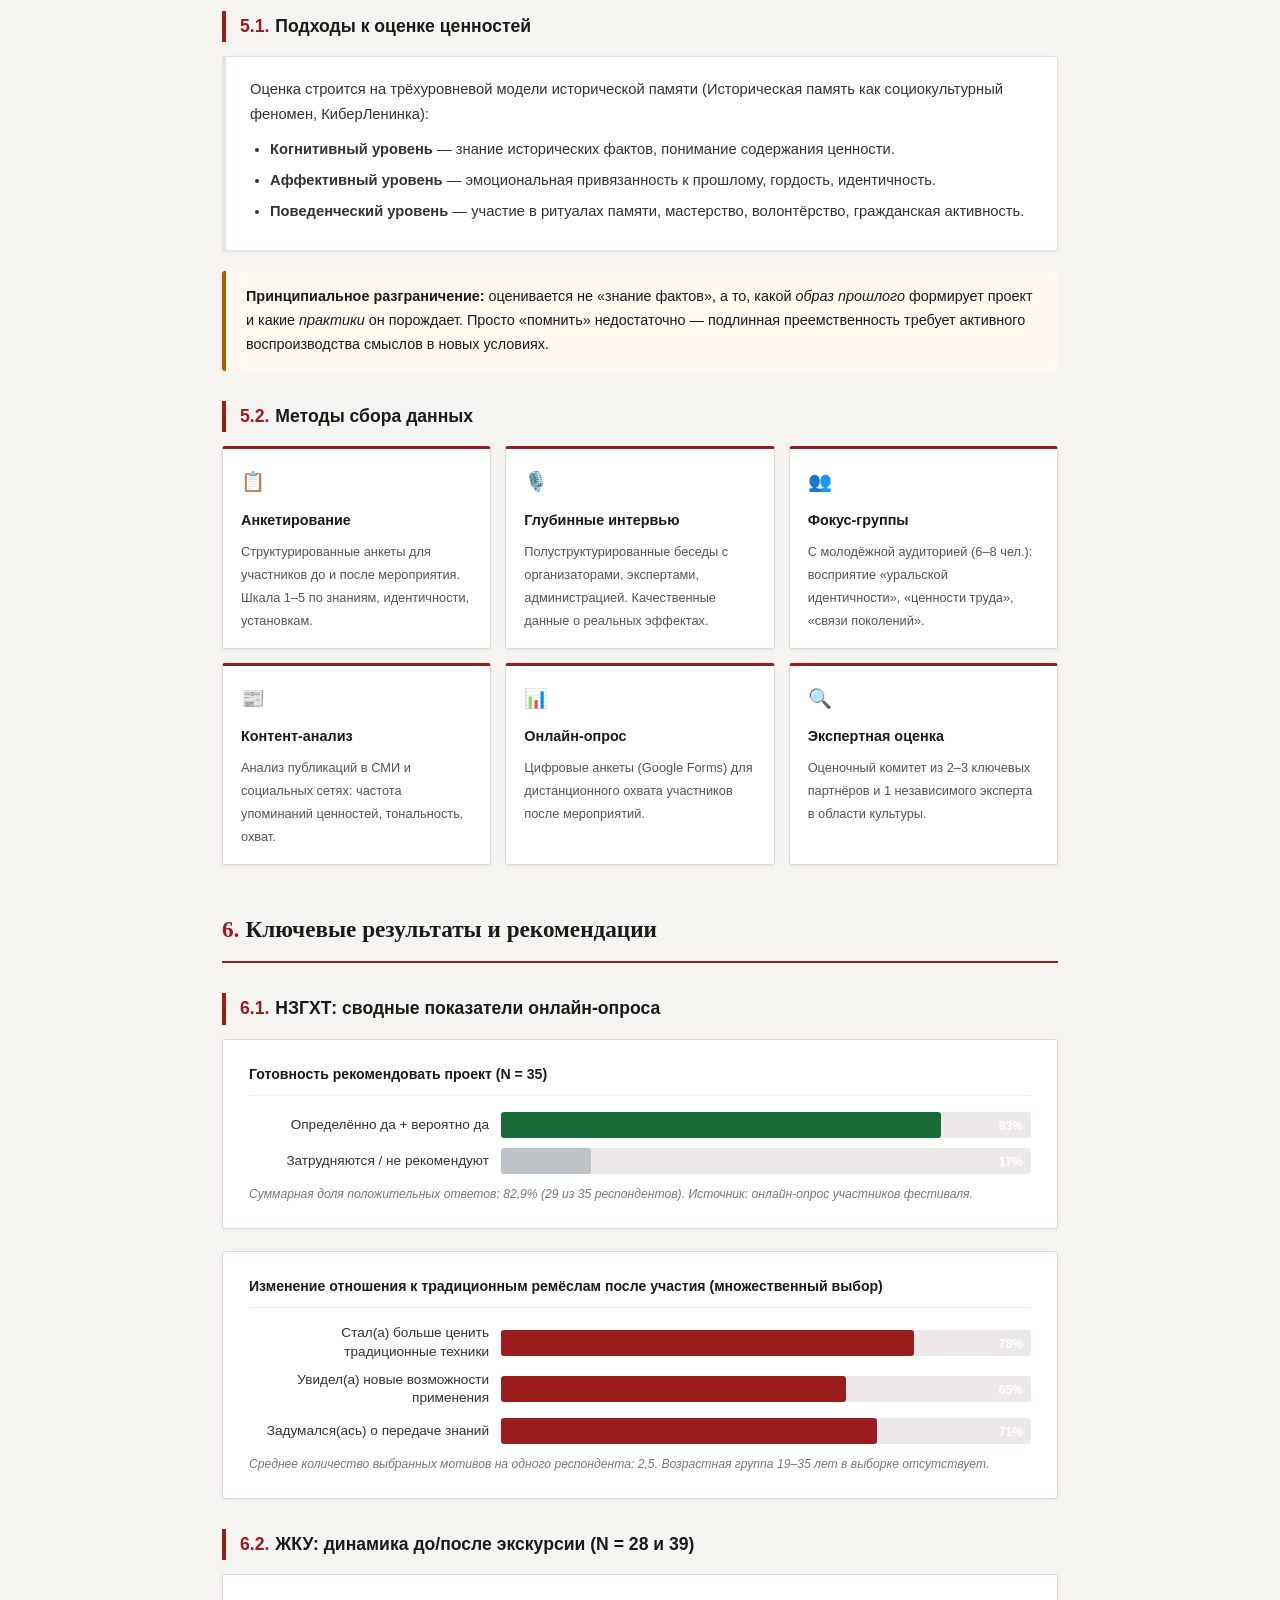
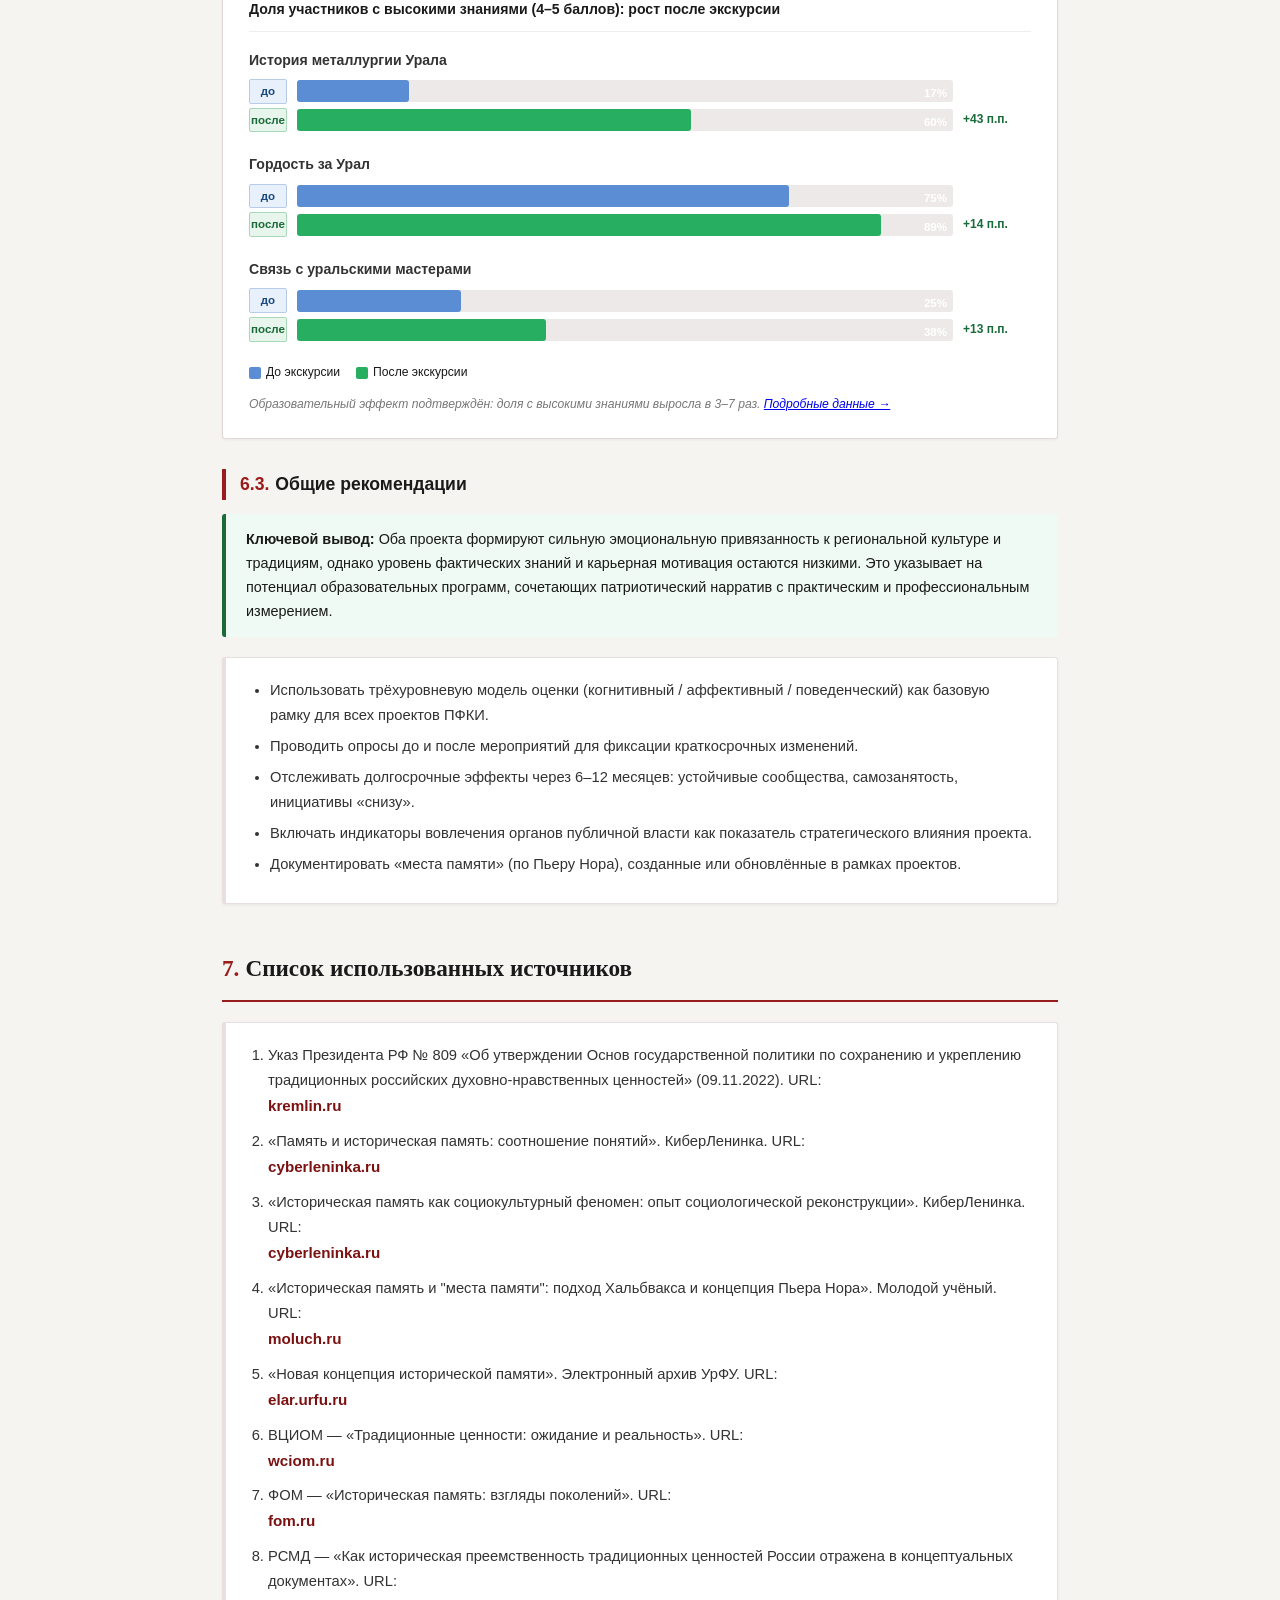
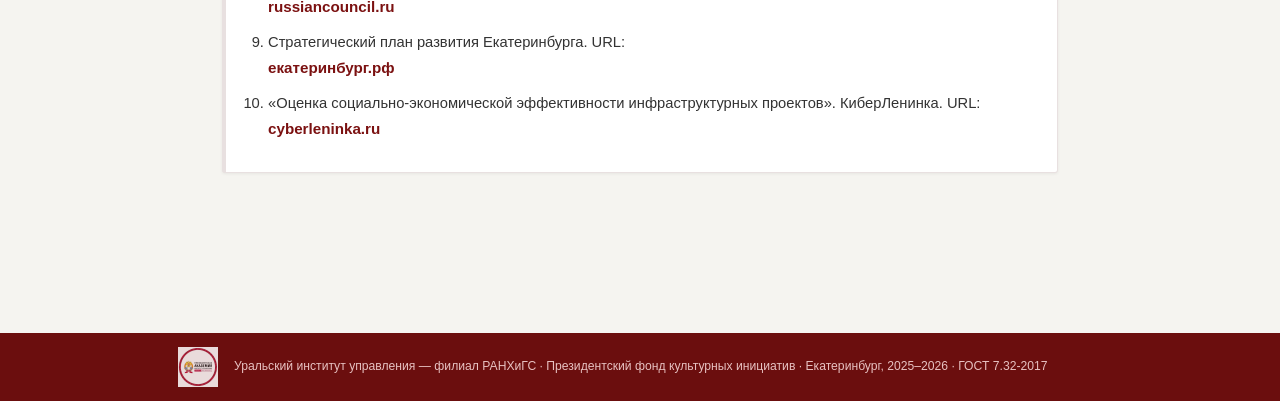
==== commit 073331f4: "Add GOST reports pages, events page, PDF files and nav updates" ====
--- a/index.html
+++ b/index.html
@@ -21,6 +21,9 @@
   <a href="project1.html">1. «На зелёной горке»</a>
   <a href="project2.html">2. «Железное кольцо»</a>
   <a href="ocenka.html">Оценка проектов</a>
+  <a href="gost1.html">Отчёт НЗГХТ</a>
+  <a href="gost2.html">Отчёт ЖКУ</a>
+  <a href="events.html">Мероприятия</a>
 </nav>
 
 <div class="page">
--- a/style.css
+++ b/style.css
@@ -167,7 +167,7 @@
 .legend-dot{width:12px;height:12px;border-radius:2px;flex-shrink:0}
 
 /* ===== SUB-NAV ===== */
-.sub-nav{display:flex;flex-wrap:wrap;gap:6px;margin-bottom:24px;padding:12px;background:#fff;border:1px solid #e0d8d8;border-radius:3px}
+.sub-nav{display:flex;flex-wrap:wrap;gap:6px;margin-bottom:24px;padding:12px;background:#fff;border:1px solid #e0d8d8;border-radius:3px;justify-content:center}
 .sub-nav a{font-size:.76rem;font-family:Arial,sans-serif;padding:5px 12px;border-radius:2px;background:#f5ecec;color:#7b1111;text-decoration:none;border:1px solid #e0c8c8;transition:all .2s}
 .sub-nav a:hover{background:#7b1111;color:#fff;border-color:#7b1111}
 
@@ -187,13 +187,13 @@
 .hero{background:linear-gradient(135deg,#6b0e0e 0%,#9b1c1c 100%);color:#fff;border-radius:4px;padding:26px 30px;margin-bottom:24px}
 .hero h2{font-size:1.1rem;margin-bottom:8px;color:#f5d5d5;font-family:'Times New Roman',serif}
 .hero p{font-size:.87rem;opacity:.9;font-family:Arial,sans-serif;line-height:1.6}
-.hero-grid{display:grid;grid-template-columns:repeat(auto-fill,minmax(190px,1fr));gap:10px;margin-top:16px}
+.hero-grid{display:grid;grid-template-columns:repeat(4,1fr);gap:10px;margin-top:16px}
 .hero-stat{background:rgba(255,255,255,.12);border-radius:3px;padding:12px 16px;border:1px solid rgba(255,255,255,.15)}
 .hero-stat .num{font-size:1.5rem;font-weight:700;color:#ffd5d5;font-family:'Times New Roman',serif}
 .hero-stat .lbl{font-size:.75rem;font-family:Arial,sans-serif;opacity:.85;margin-top:2px}
 
 /* ===== METHODS GRID ===== */
-.methods-grid{display:grid;grid-template-columns:repeat(auto-fill,minmax(260px,1fr));gap:14px;margin:14px 0 22px}
+.methods-grid{display:grid;grid-template-columns:repeat(3,1fr);gap:14px;margin:14px 0 22px}
 .method-card{background:#fff;border-radius:3px;padding:16px 18px;box-shadow:0 1px 3px rgba(0,0,0,.06);border:1px solid #e0d8d8;border-top:3px solid #9b1c1c}
 .method-card .icon{font-size:1.2rem;margin-bottom:8px}
 .method-card h4{font-size:.9rem;color:#1a1a1a;margin-bottom:6px;font-family:Arial,sans-serif;font-weight:700}
@@ -215,7 +215,7 @@
 .footer-text{font-size:.76rem;font-family:Arial,sans-serif;opacity:.9}
 
 /* ===== VALUES GRID ===== */
-.val-grid{display:grid;grid-template-columns:repeat(auto-fill,minmax(280px,1fr));gap:14px;margin:20px 0 32px}
+.val-grid{display:grid;grid-template-columns:repeat(2,1fr);gap:14px;margin:20px 0 32px}
 .val-card{background:#fff;border:1px solid #e0d8d8;border-radius:4px;padding:16px 18px;box-shadow:0 1px 3px rgba(0,0,0,.05);position:relative}
 .val-card--focus{border-color:#9b1c1c;border-width:2px;background:#fdf7f7}
 .val-num{font-size:1.4rem;font-weight:700;color:#ddd;font-family:'Times New Roman',serif;line-height:1;margin-bottom:4px}
@@ -226,7 +226,7 @@
 .val-focus-tag{display:inline-block;font-size:.64rem;background:#9b1c1c;color:#fff;border-radius:2px;padding:1px 6px;margin-left:6px;vertical-align:middle;font-weight:400}
 
 /* ===== PROJECT-VALUES GRID ===== */
-.proj-val-grid{display:grid;grid-template-columns:repeat(auto-fill,minmax(400px,1fr));gap:20px;margin:20px 0 36px}
+.proj-val-grid{display:grid;grid-template-columns:repeat(2,1fr);gap:20px;margin:20px 0 36px}
 .proj-val-card{background:#fff;border:1px solid #e0d8d8;border-radius:4px;overflow:hidden;box-shadow:0 1px 4px rgba(0,0,0,.07)}
 .proj-val-head{padding:18px 20px 14px;border-bottom:1px solid #ede5e5;background:#fdfafa}
 .proj-val-badge{display:inline-block;font-size:.72rem;font-weight:700;border-radius:2px;padding:2px 10px;margin-bottom:6px;font-family:Arial,sans-serif;letter-spacing:.04em}
@@ -258,7 +258,7 @@
 .ba-delta.neg{color:#c0392b}
 
 /* ===== QUALITY ROW ===== */
-.quality-grid{display:grid;grid-template-columns:repeat(auto-fill,minmax(200px,1fr));gap:12px;margin:16px 0 24px}
+.quality-grid{display:grid;grid-template-columns:repeat(2,1fr);gap:12px;margin:16px 0 24px}
 .quality-card{background:#fff;border-radius:4px;padding:14px 16px;border:1px solid #e0d8d8;text-align:center;box-shadow:0 1px 3px rgba(0,0,0,.05)}
 .quality-score{font-size:1.8rem;font-weight:700;color:#1a6b3a;font-family:'Times New Roman',serif;line-height:1}
 .quality-max{font-size:.8rem;color:#999;font-family:Arial,sans-serif}
@@ -269,6 +269,22 @@
 .student-quote::before{content:'\201C';font-size:3rem;color:#e0c8c8;position:absolute;top:-4px;left:12px;font-family:'Times New Roman',serif;line-height:1}
 .student-quote p{font-size:.9rem;color:#333;font-family:Arial,sans-serif;line-height:1.7;padding-left:24px}
 .student-author{font-size:.78rem;color:#9b1c1c;font-weight:700;font-family:Arial,sans-serif;margin-top:10px;padding-left:24px}
+
+/* ===== PHOTO GALLERY ===== */
+.photo-gallery{display:grid;grid-template-columns:repeat(auto-fill,minmax(260px,1fr));gap:12px;margin:16px 0 24px}
+.photo-gallery.wide{grid-template-columns:repeat(auto-fill,minmax(340px,1fr))}
+.photo-item{background:#fff;border-radius:4px;overflow:hidden;border:1px solid #e0d8d8;box-shadow:0 1px 4px rgba(0,0,0,.07);cursor:pointer;transition:transform .15s,box-shadow .15s}
+.photo-item:hover{transform:translateY(-2px);box-shadow:0 4px 12px rgba(0,0,0,.13)}
+.photo-item img{width:100%;height:200px;object-fit:cover;display:block}
+.photo-item.chart img{height:240px;object-fit:contain;background:#fff;padding:8px}
+.photo-caption{font-size:.74rem;color:#666;font-family:Arial,sans-serif;padding:7px 10px;line-height:1.4;border-top:1px solid #f0e8e8}
+
+/* lightbox */
+.lb-overlay{display:none;position:fixed;inset:0;background:rgba(0,0,0,.85);z-index:9000;align-items:center;justify-content:center;cursor:zoom-out}
+.lb-overlay.open{display:flex}
+.lb-overlay img{max-width:92vw;max-height:92vh;object-fit:contain;border-radius:4px;box-shadow:0 8px 40px rgba(0,0,0,.5)}
+.lb-close{position:fixed;top:18px;right:24px;color:#fff;font-size:2rem;cursor:pointer;font-family:Arial,sans-serif;line-height:1;opacity:.85}
+.lb-close:hover{opacity:1}
 
 /* ===== PRINT ===== */
 @media print{
@@ -288,4 +304,17 @@
   .page{padding:18px 14px 40px}
   .title-page{padding:24px 18px}
   .bar-label{width:130px;font-size:.74rem}
-}
+  .hero-grid{grid-template-columns:repeat(2,1fr)}
+  .pie-grid{grid-template-columns:1fr}
+  .methods-grid,.val-grid,.proj-val-grid,.quality-grid{grid-template-columns:1fr}
+}
+
+/* ===== PIE CHARTS (Chart.js) ===== */
+.chart-tabs{display:flex;gap:8px;margin:0 0 16px;flex-wrap:wrap}
+.ctab{background:#f0eaea;border:1px solid #d4bcbc;color:#5a2020;padding:8px 20px;border-radius:20px;cursor:pointer;font-family:Arial,sans-serif;font-size:.85rem;transition:.2s}
+.ctab.active{background:#9b1c1c;color:#fff;border-color:#9b1c1c}
+.ctab:hover:not(.active){background:#e0d0d0}
+.pie-grid{display:grid;grid-template-columns:repeat(auto-fill,minmax(240px,1fr));gap:16px;margin-bottom:24px}
+.pie-card{background:#fff;border-radius:4px;border:1px solid #e0d8d8;padding:14px;box-shadow:0 1px 3px rgba(0,0,0,.06);display:flex;flex-direction:column;align-items:center}
+.pie-title{font-family:Arial,sans-serif;font-size:.78rem;font-weight:700;color:#1a1a1a;text-align:center;margin-bottom:10px;min-height:2.4em}
+.pie-card canvas{max-width:220px;max-height:220px}
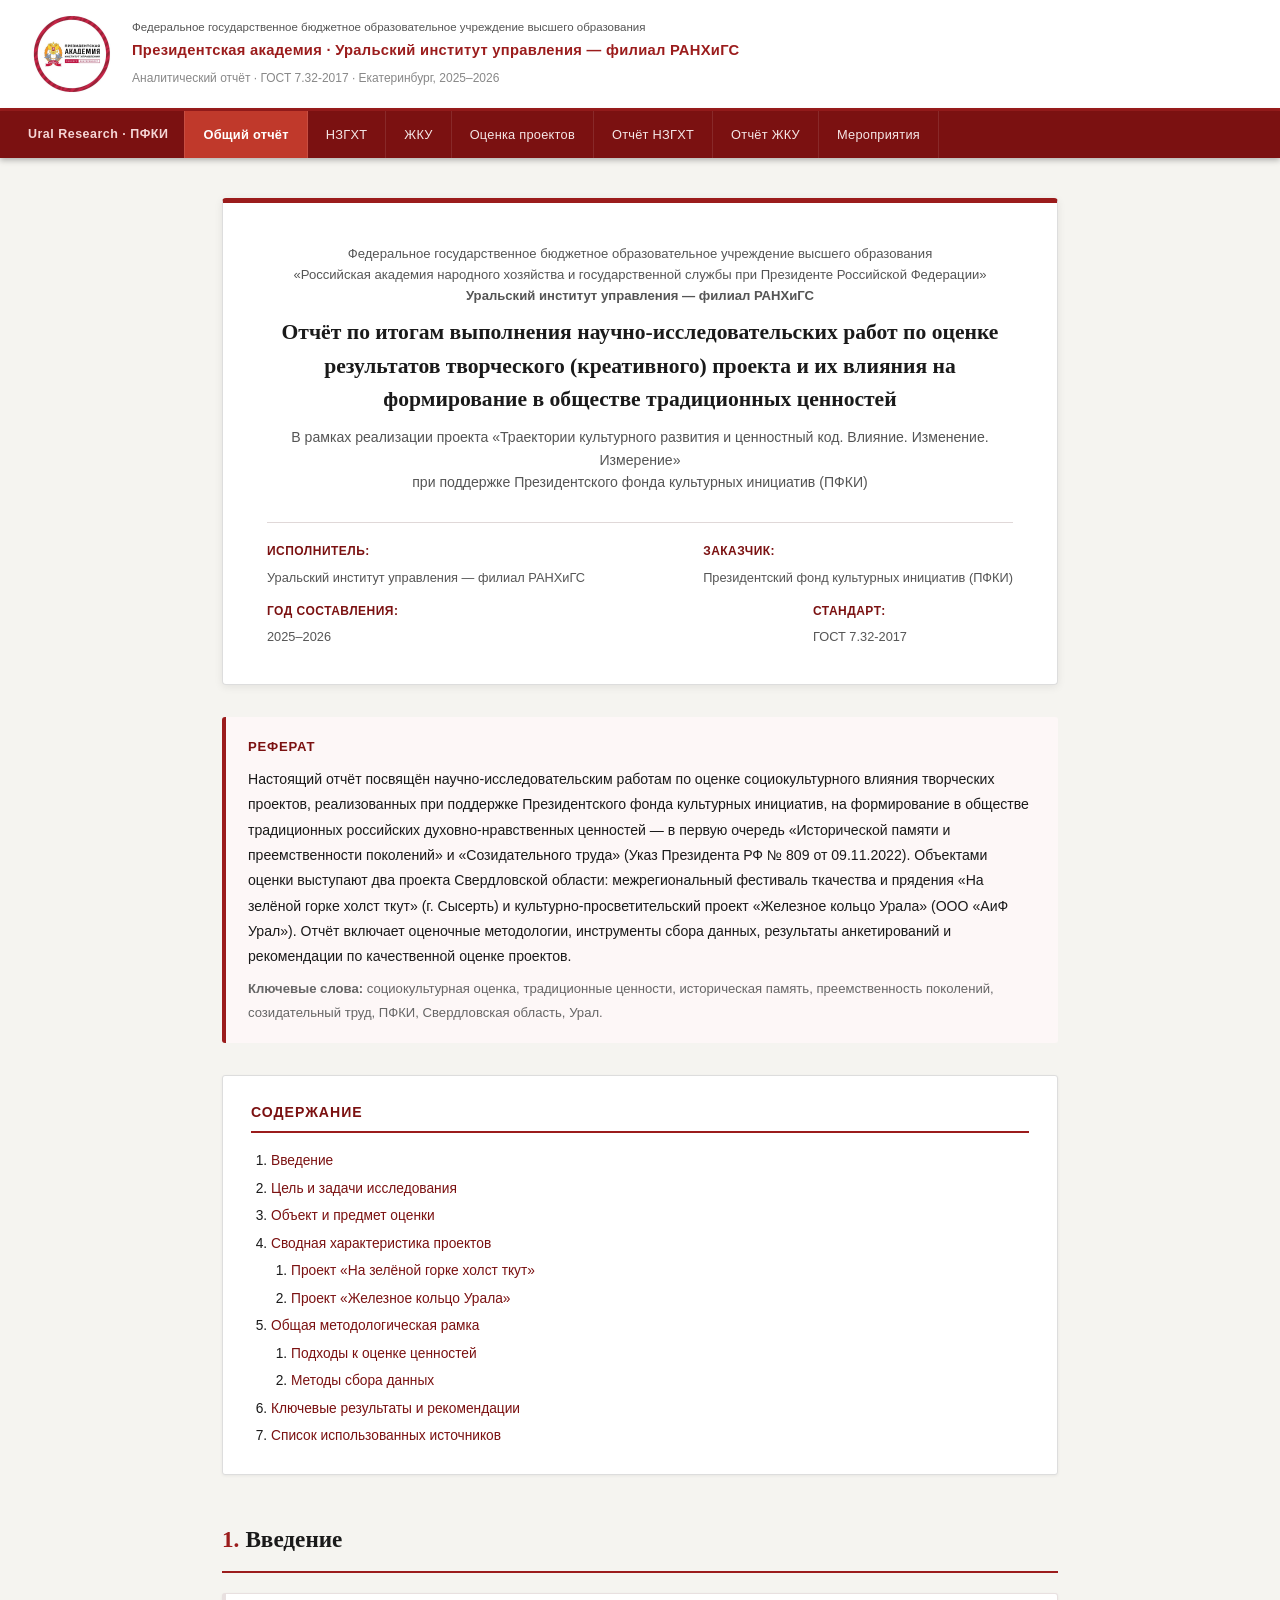
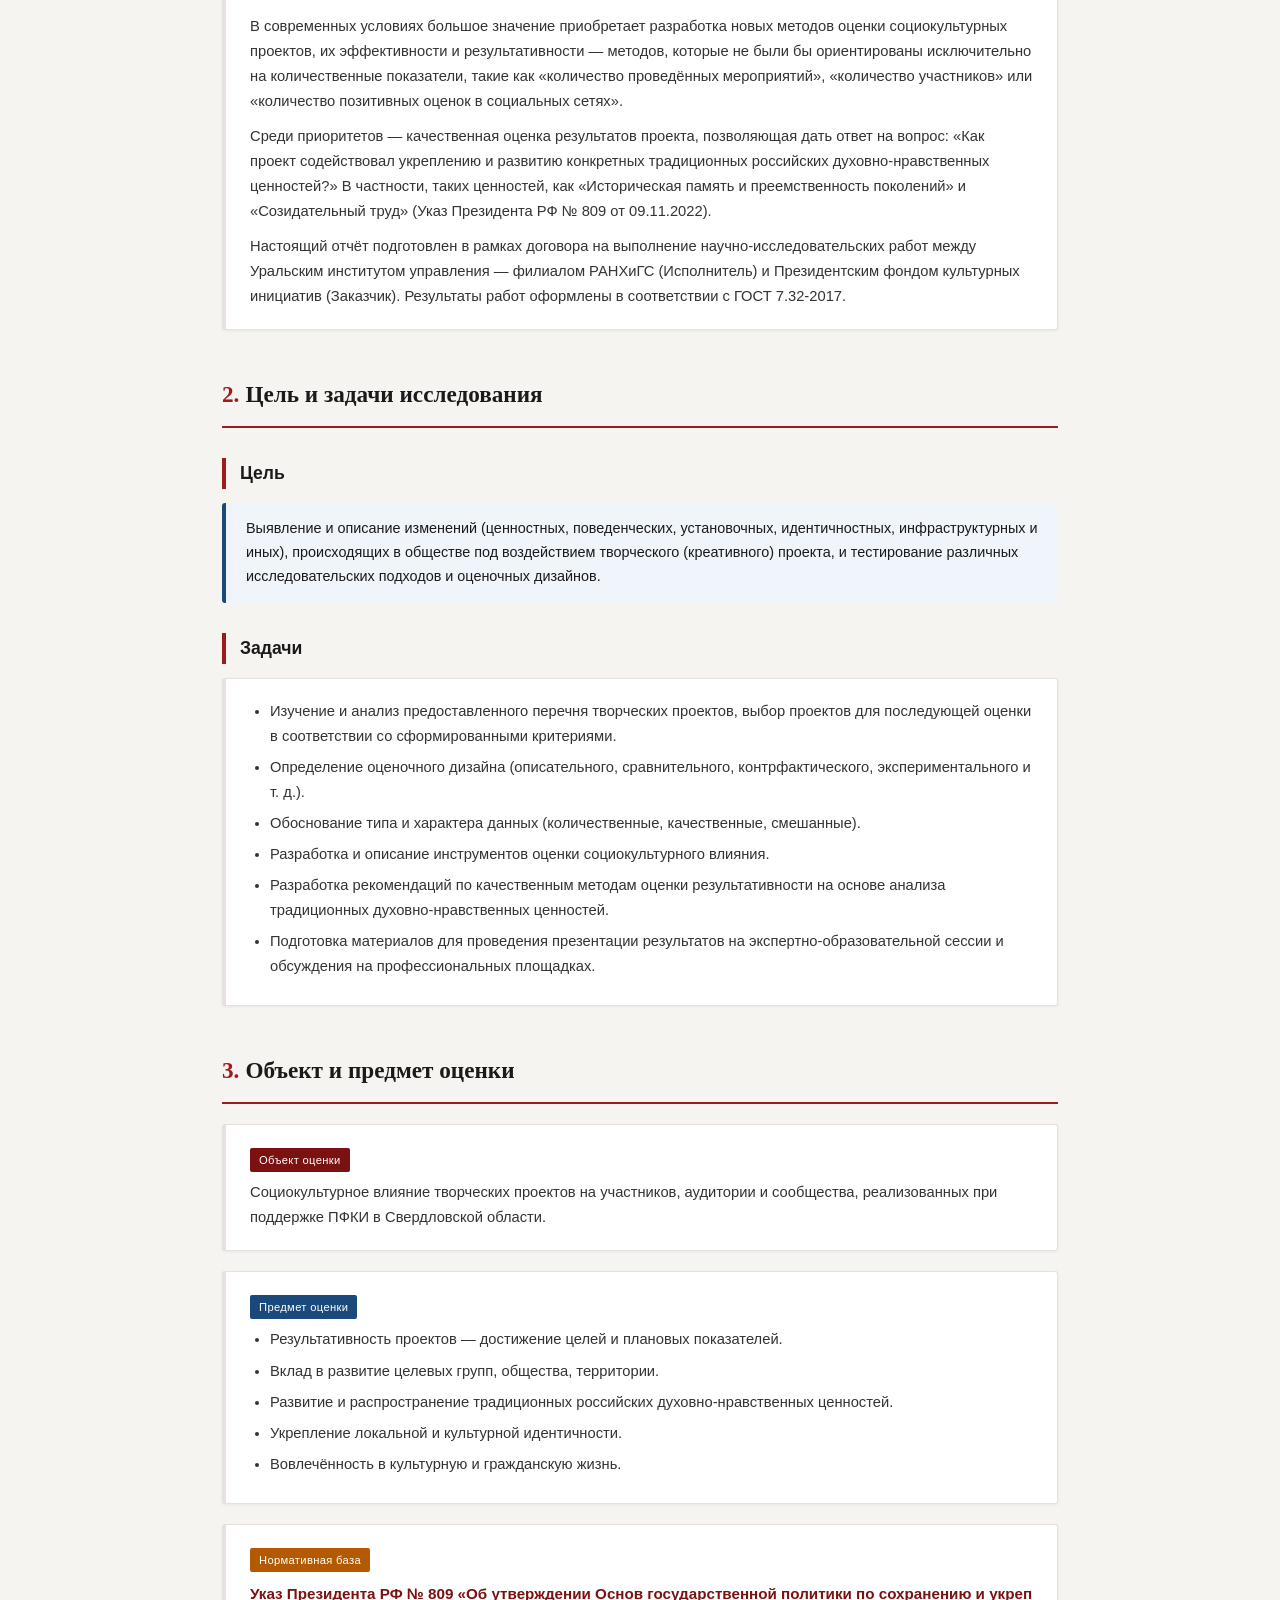
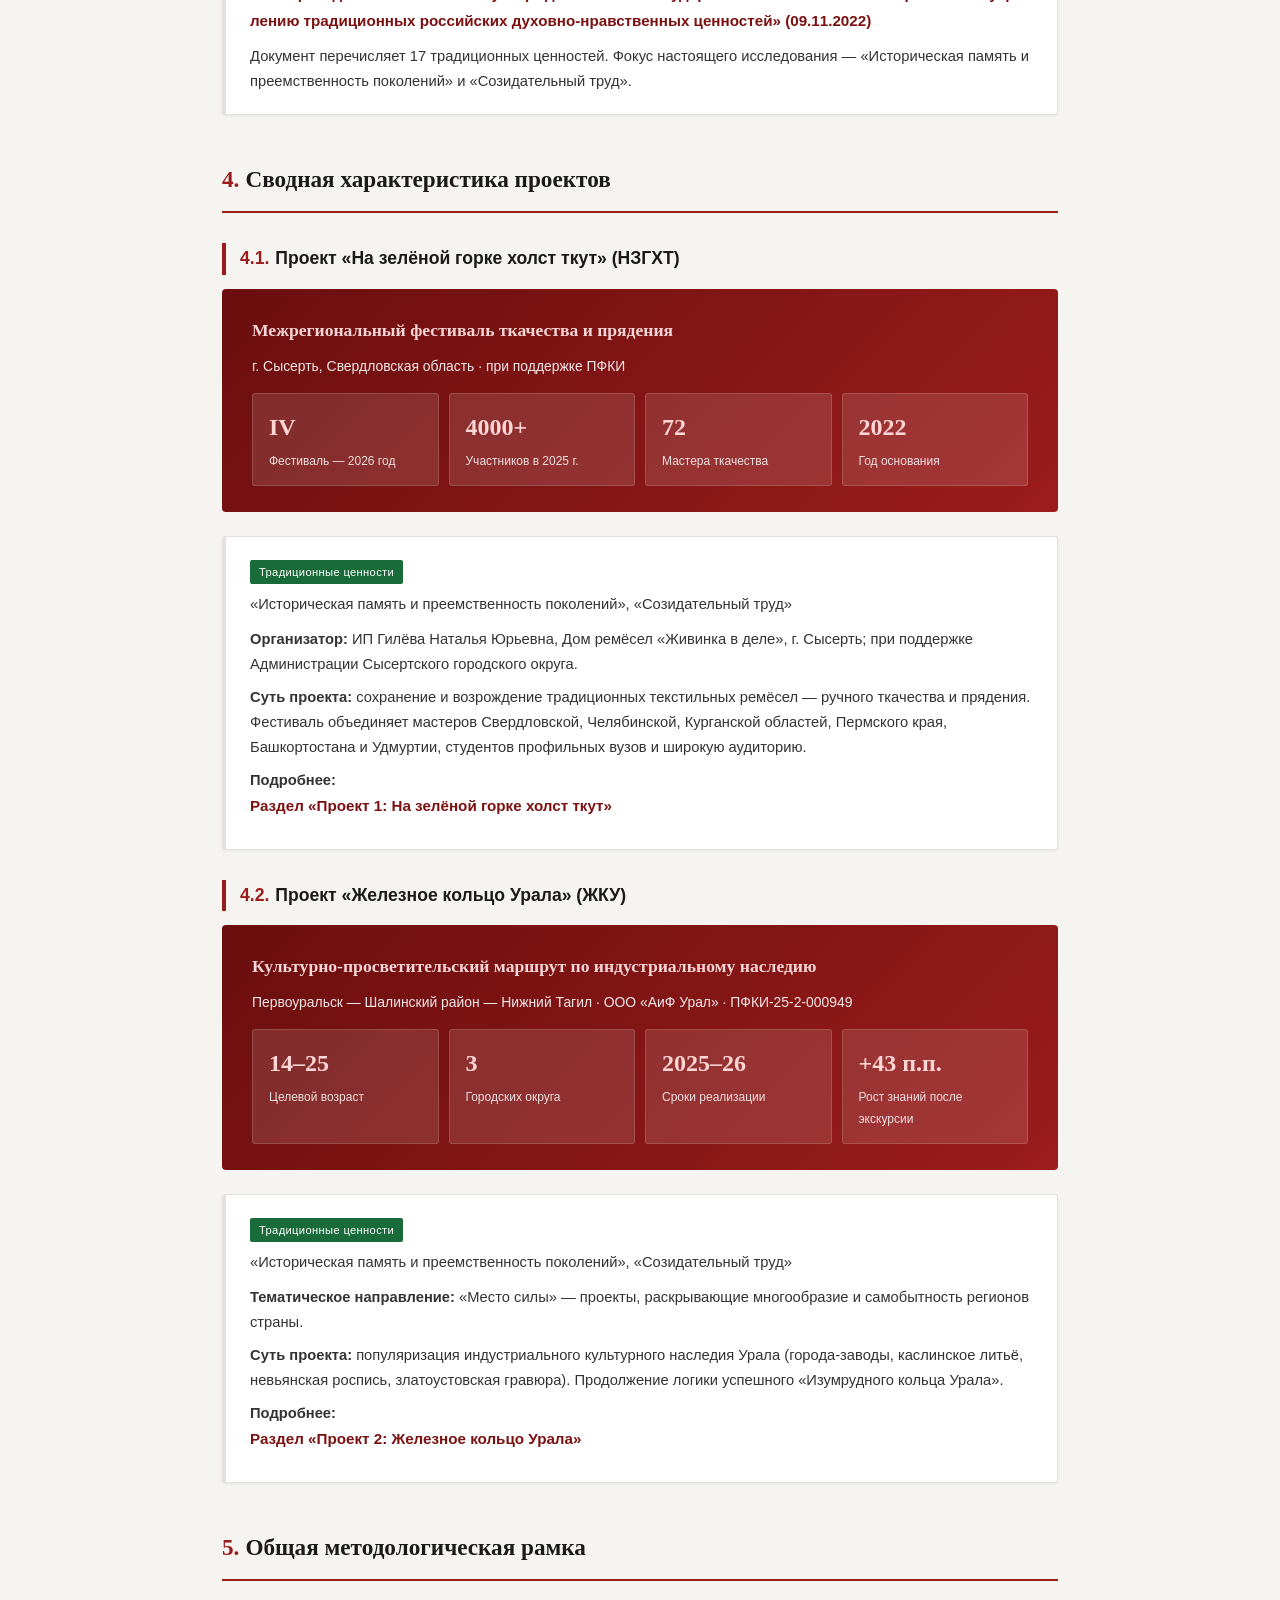
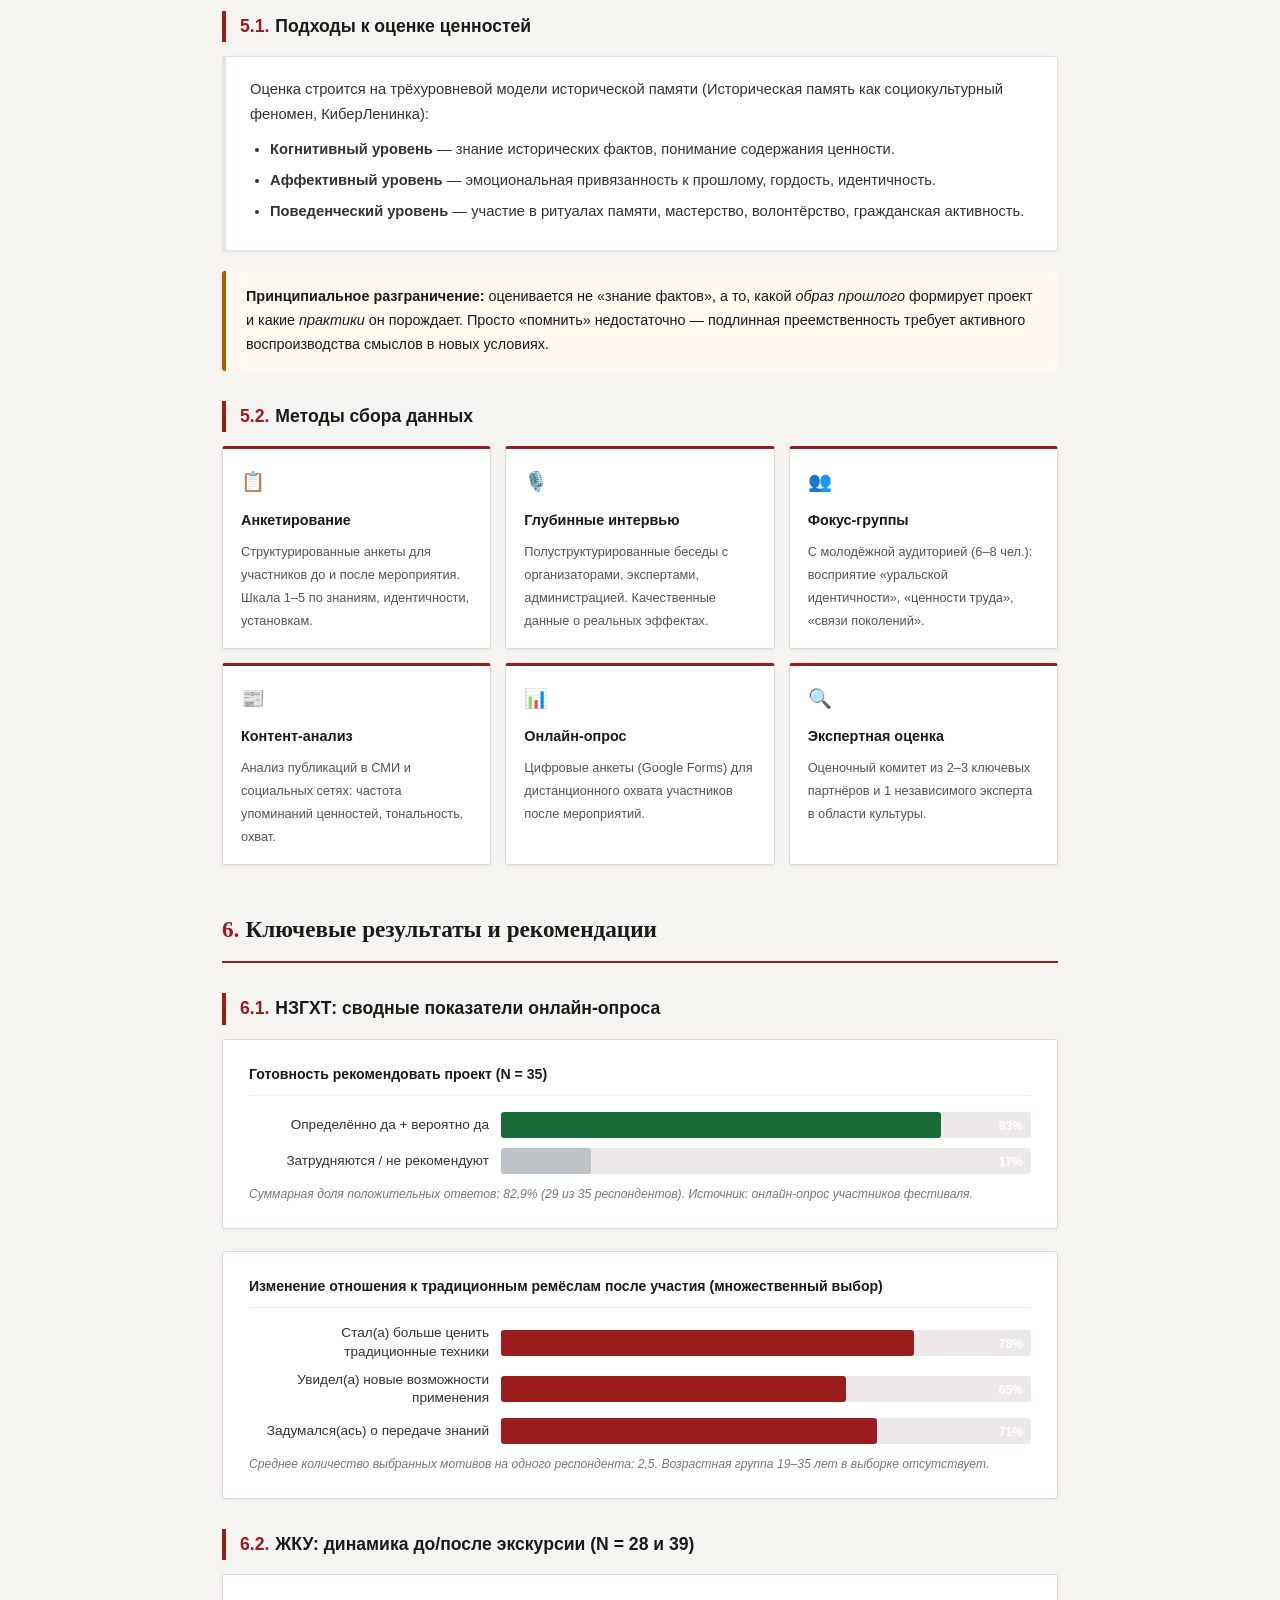
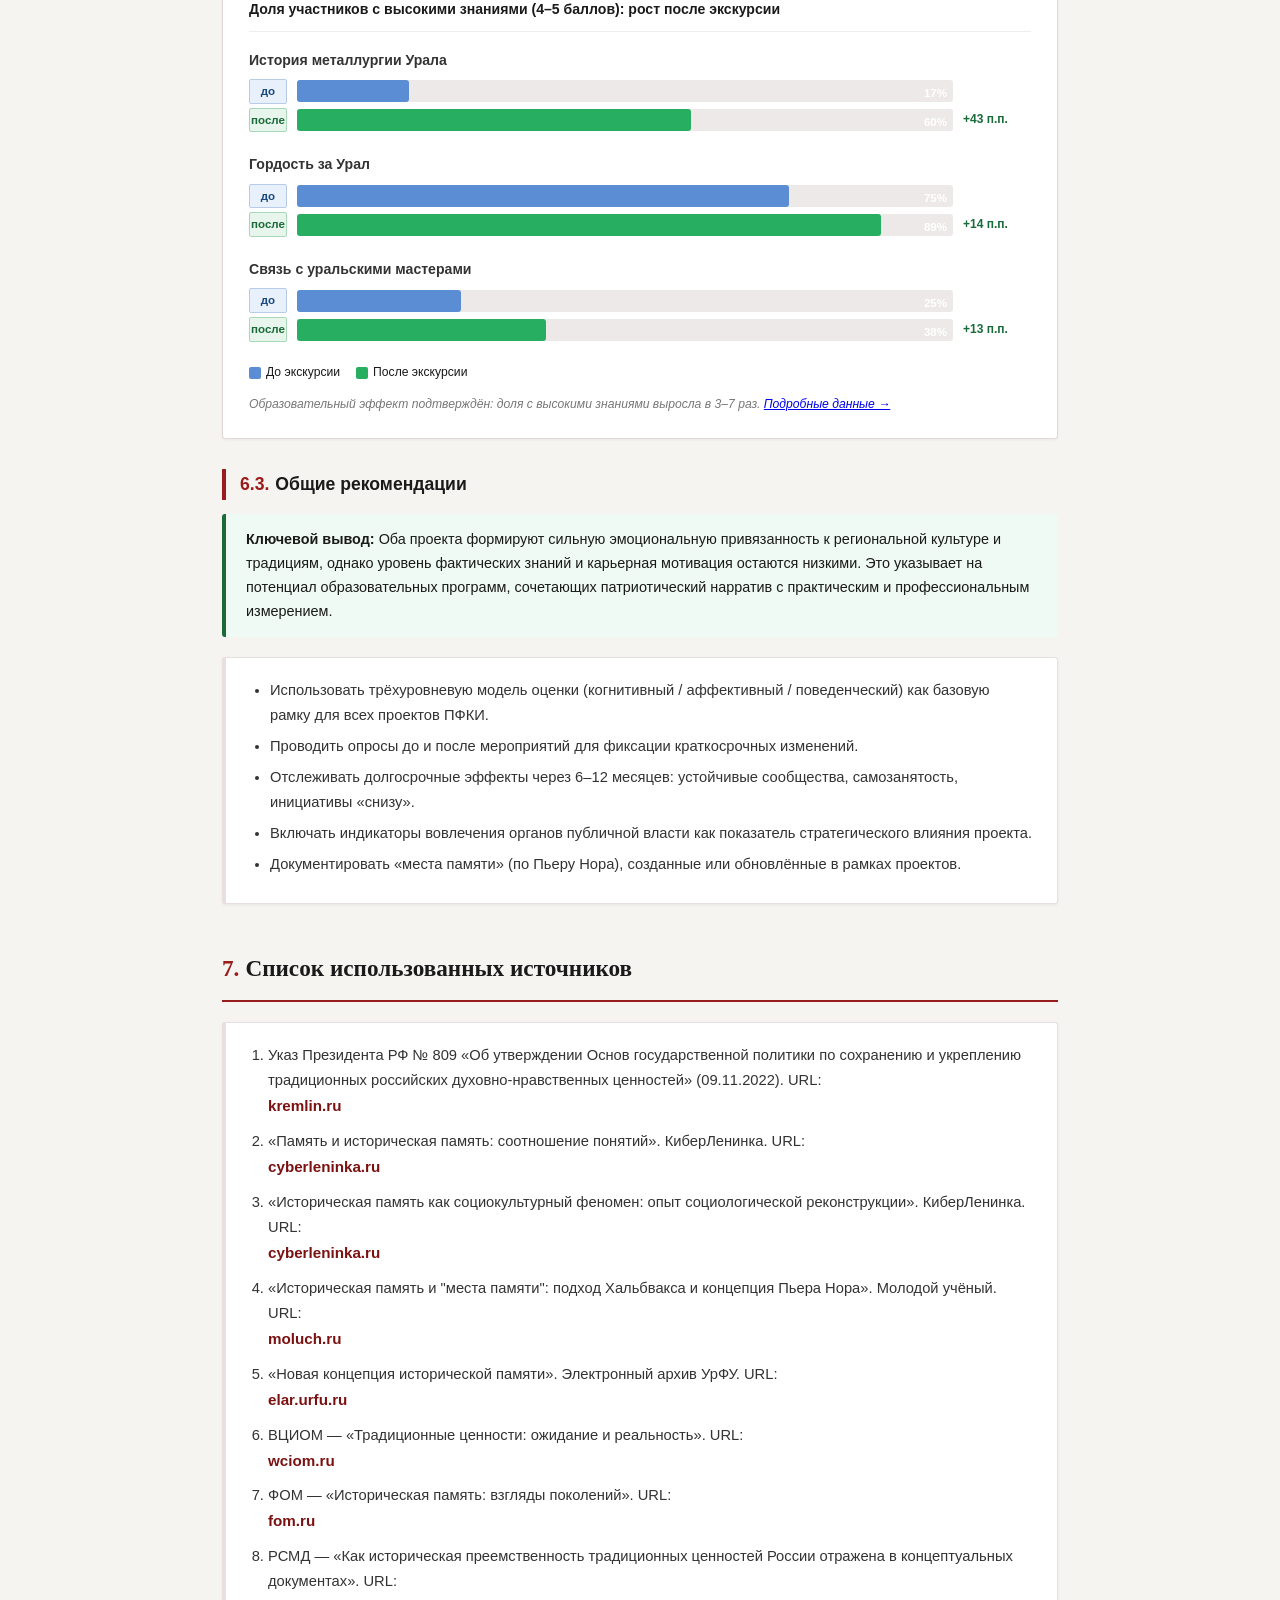
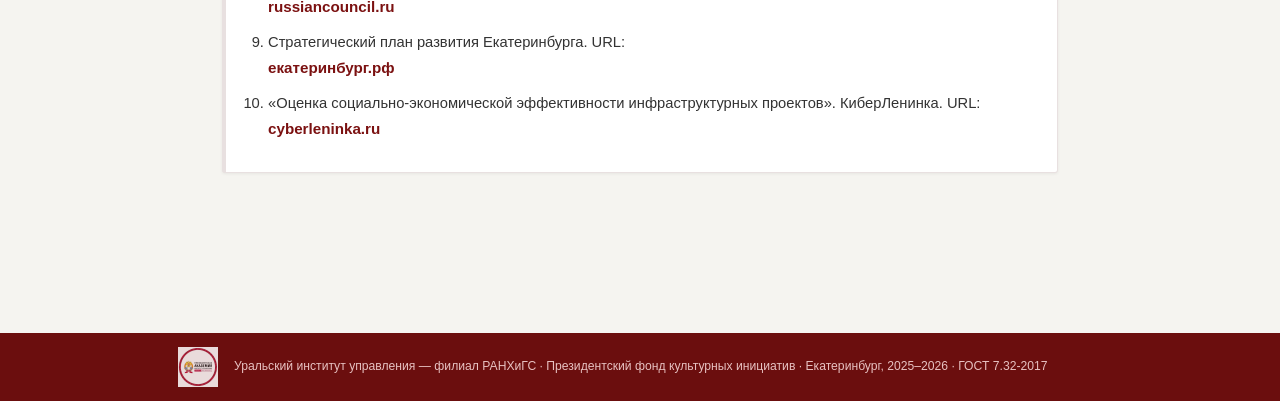
==== commit a71d3cea: "Fix nav abbreviations (НЗГХТ/ЖКУ) and update event descriptions Co-Authored-By: Claude Sonnet 4.6 <n" ====
--- a/index.html
+++ b/index.html
@@ -18,8 +18,8 @@
 <nav>
   <span class="logo">Ural Research · ПФКИ</span>
   <a href="index.html" class="active">Общий отчёт</a>
-  <a href="project1.html">1. «На зелёной горке»</a>
-  <a href="project2.html">2. «Железное кольцо»</a>
+  <a href="project1.html">НЗГХТ</a>
+  <a href="project2.html">ЖКУ</a>
   <a href="ocenka.html">Оценка проектов</a>
   <a href="gost1.html">Отчёт НЗГХТ</a>
   <a href="gost2.html">Отчёт ЖКУ</a>
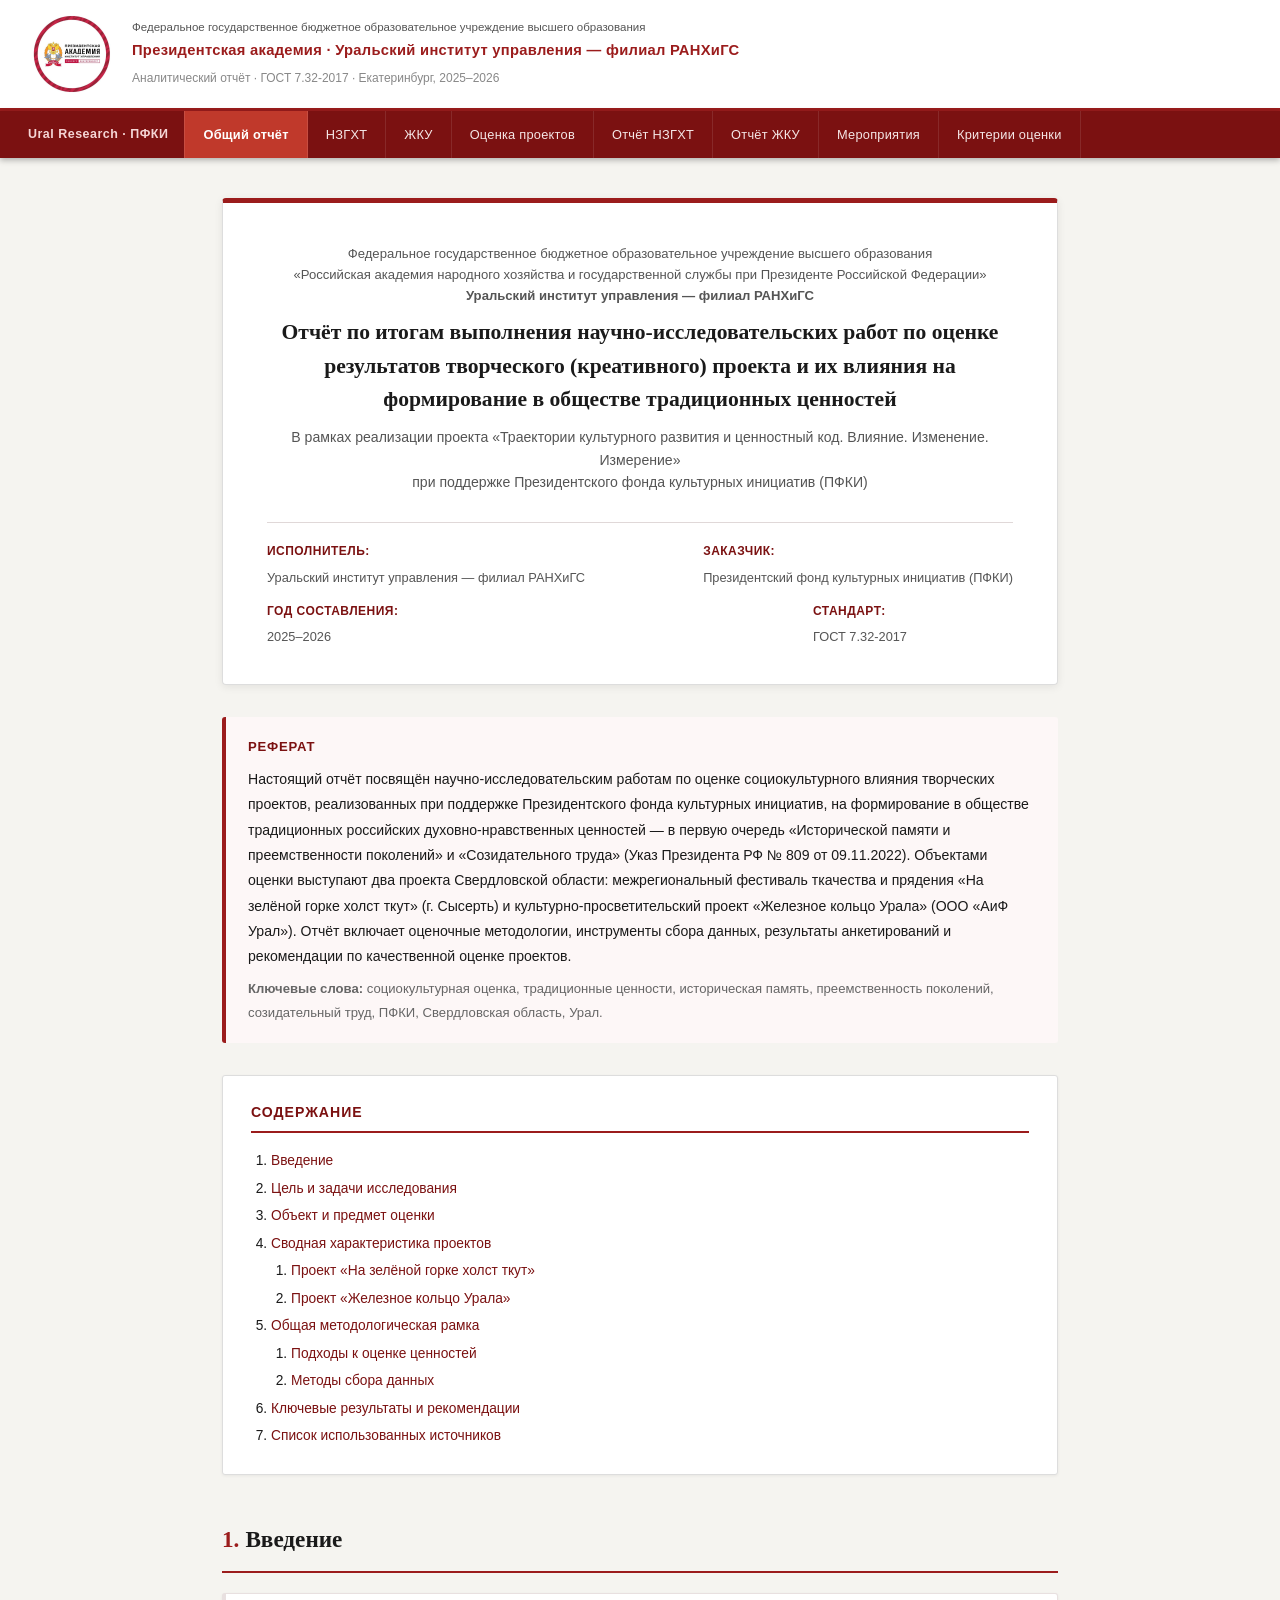
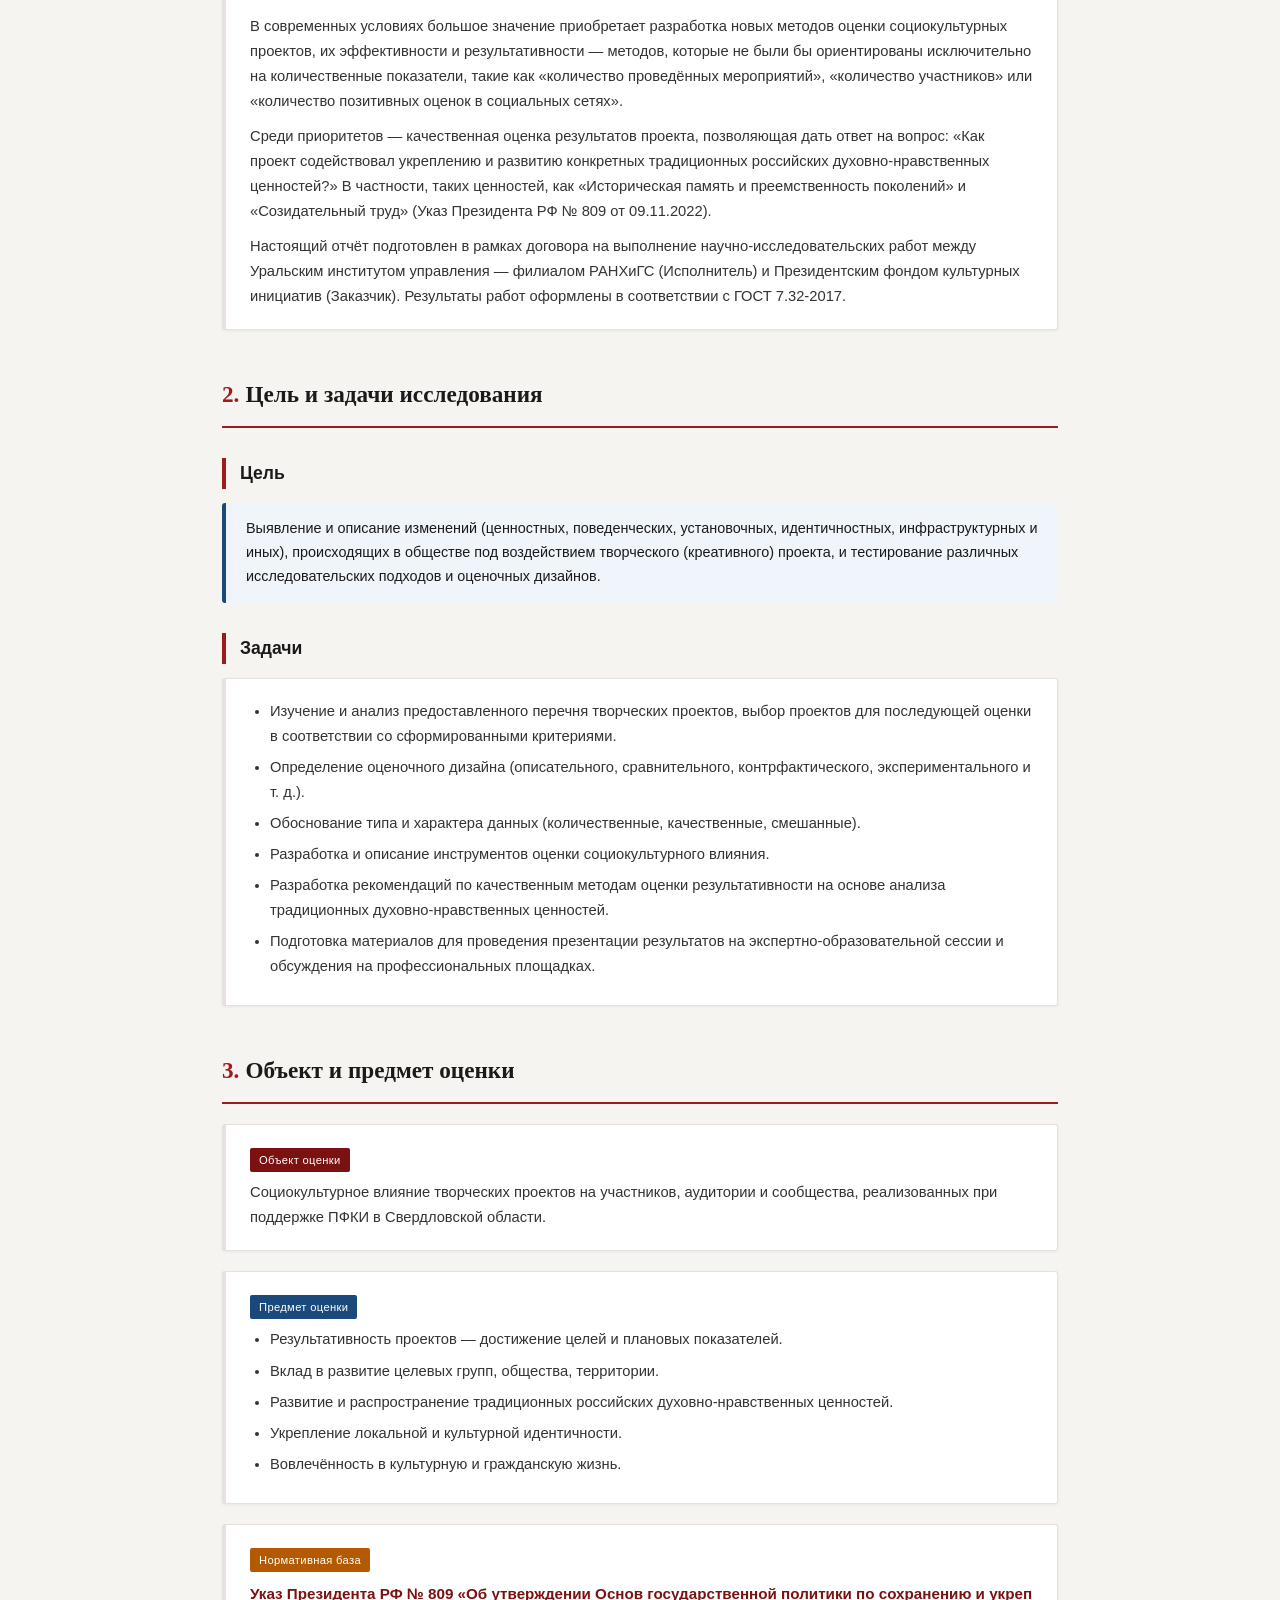
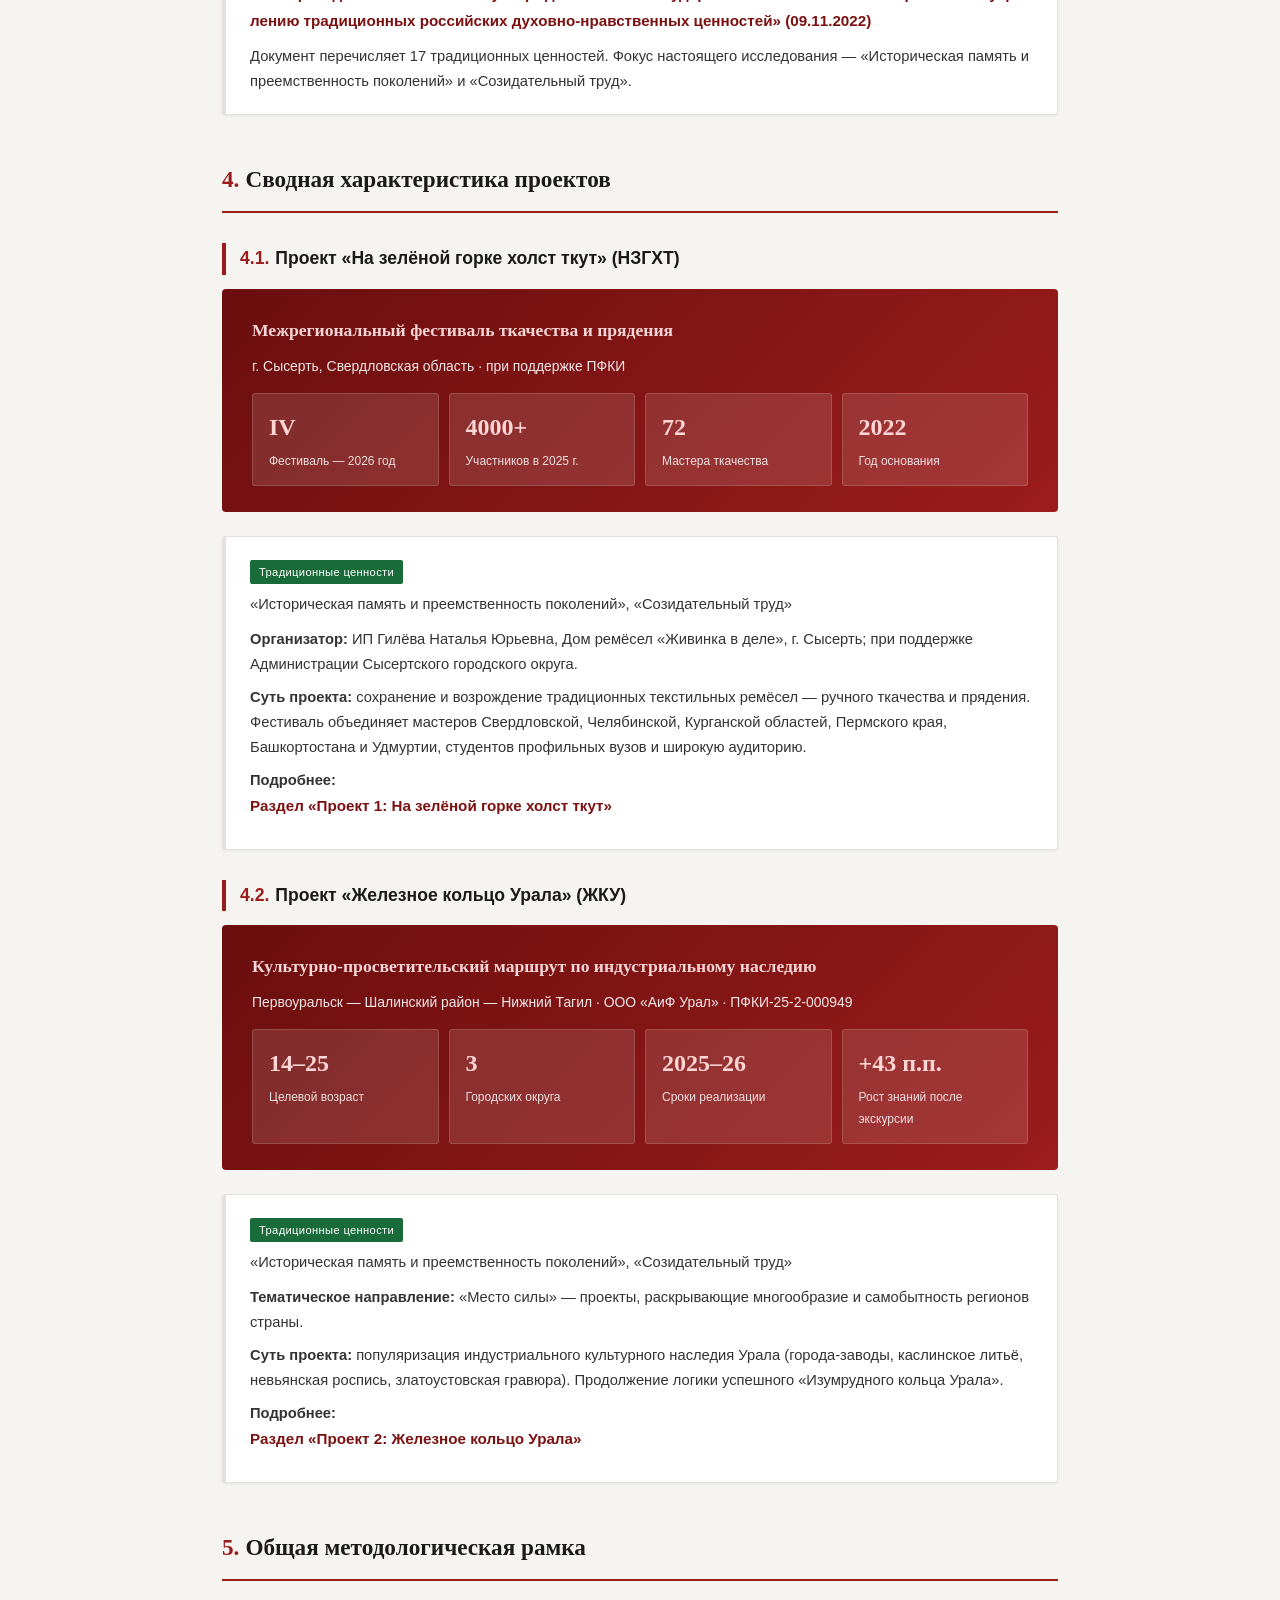
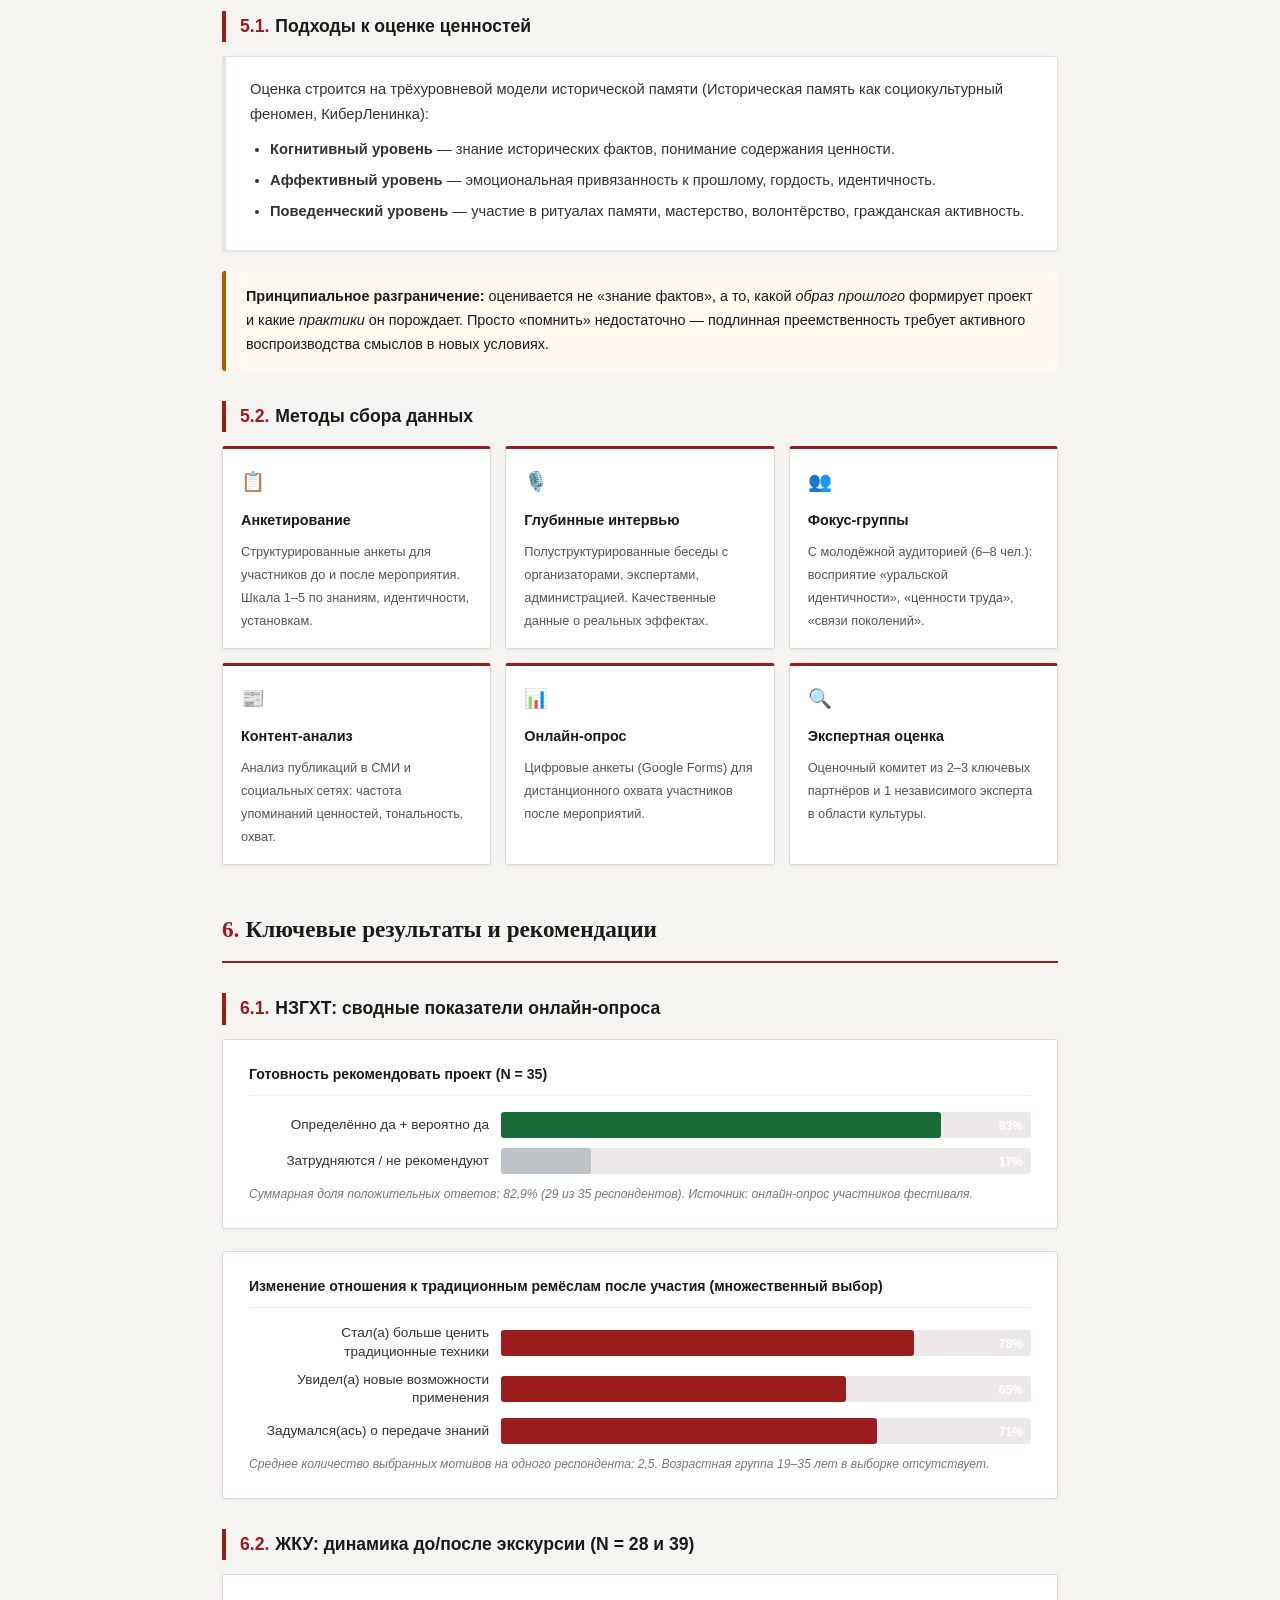
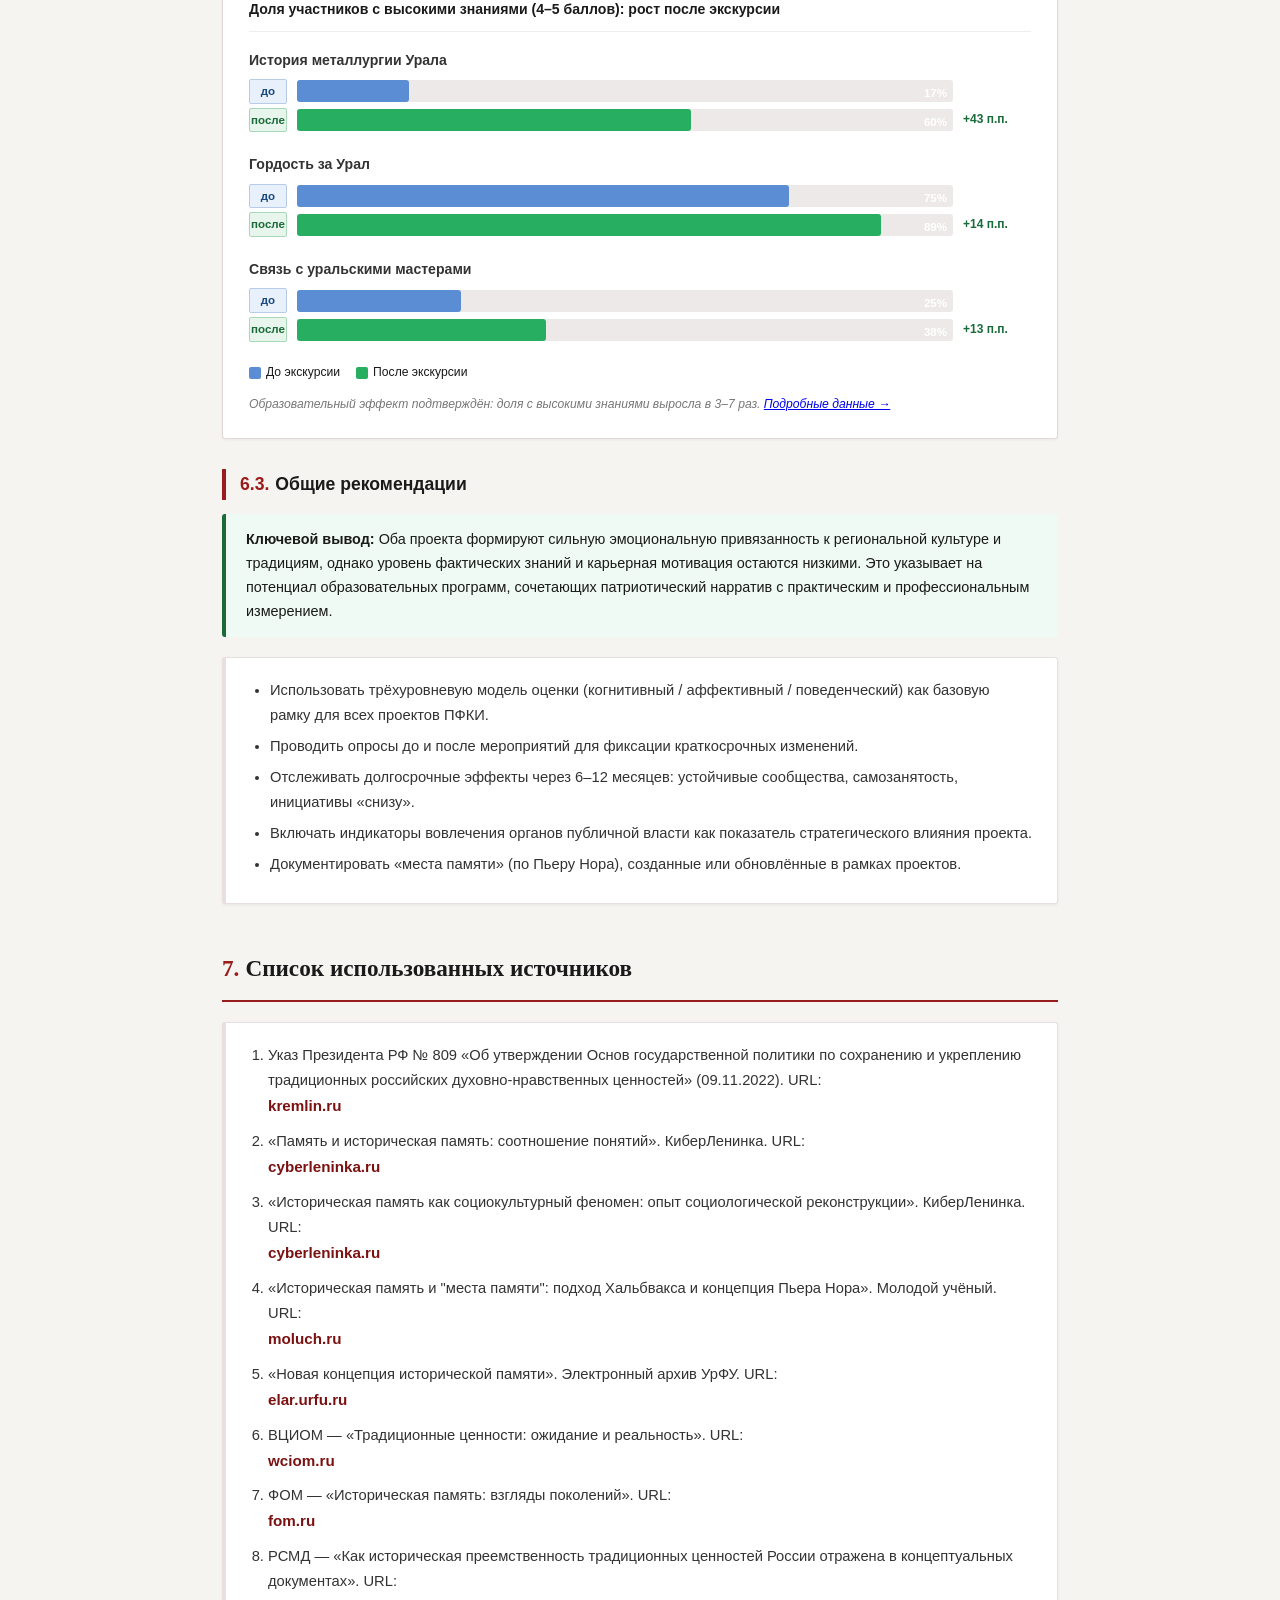
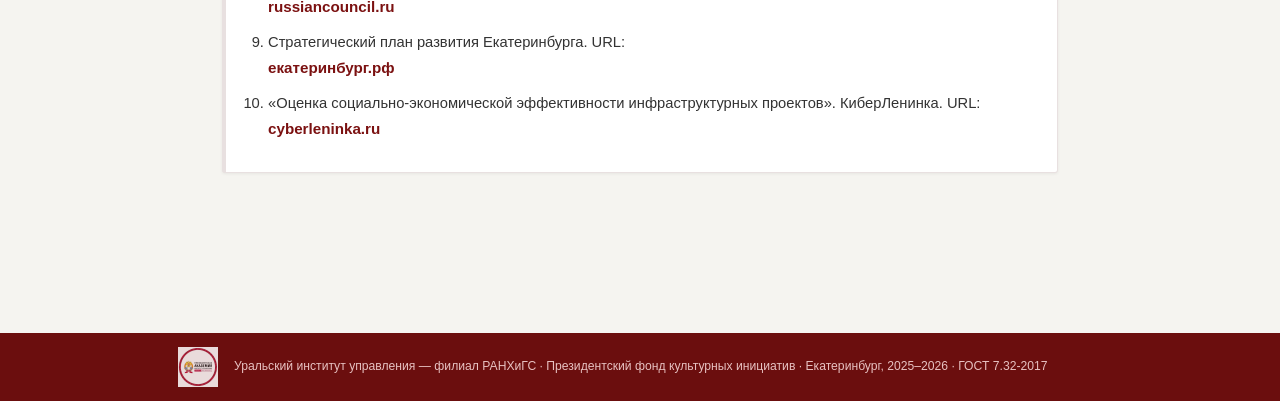
==== commit be797ed4: "Add criteria.html as separate nav page; remove from ocenka.html Co-Authored-By: Claude Sonnet 4.6 <n" ====
--- a/index.html
+++ b/index.html
@@ -24,6 +24,7 @@
   <a href="gost1.html">Отчёт НЗГХТ</a>
   <a href="gost2.html">Отчёт ЖКУ</a>
   <a href="events.html">Мероприятия</a>
+  <a href="criteria.html">Критерии оценки</a>
 </nav>
 
 <div class="page">
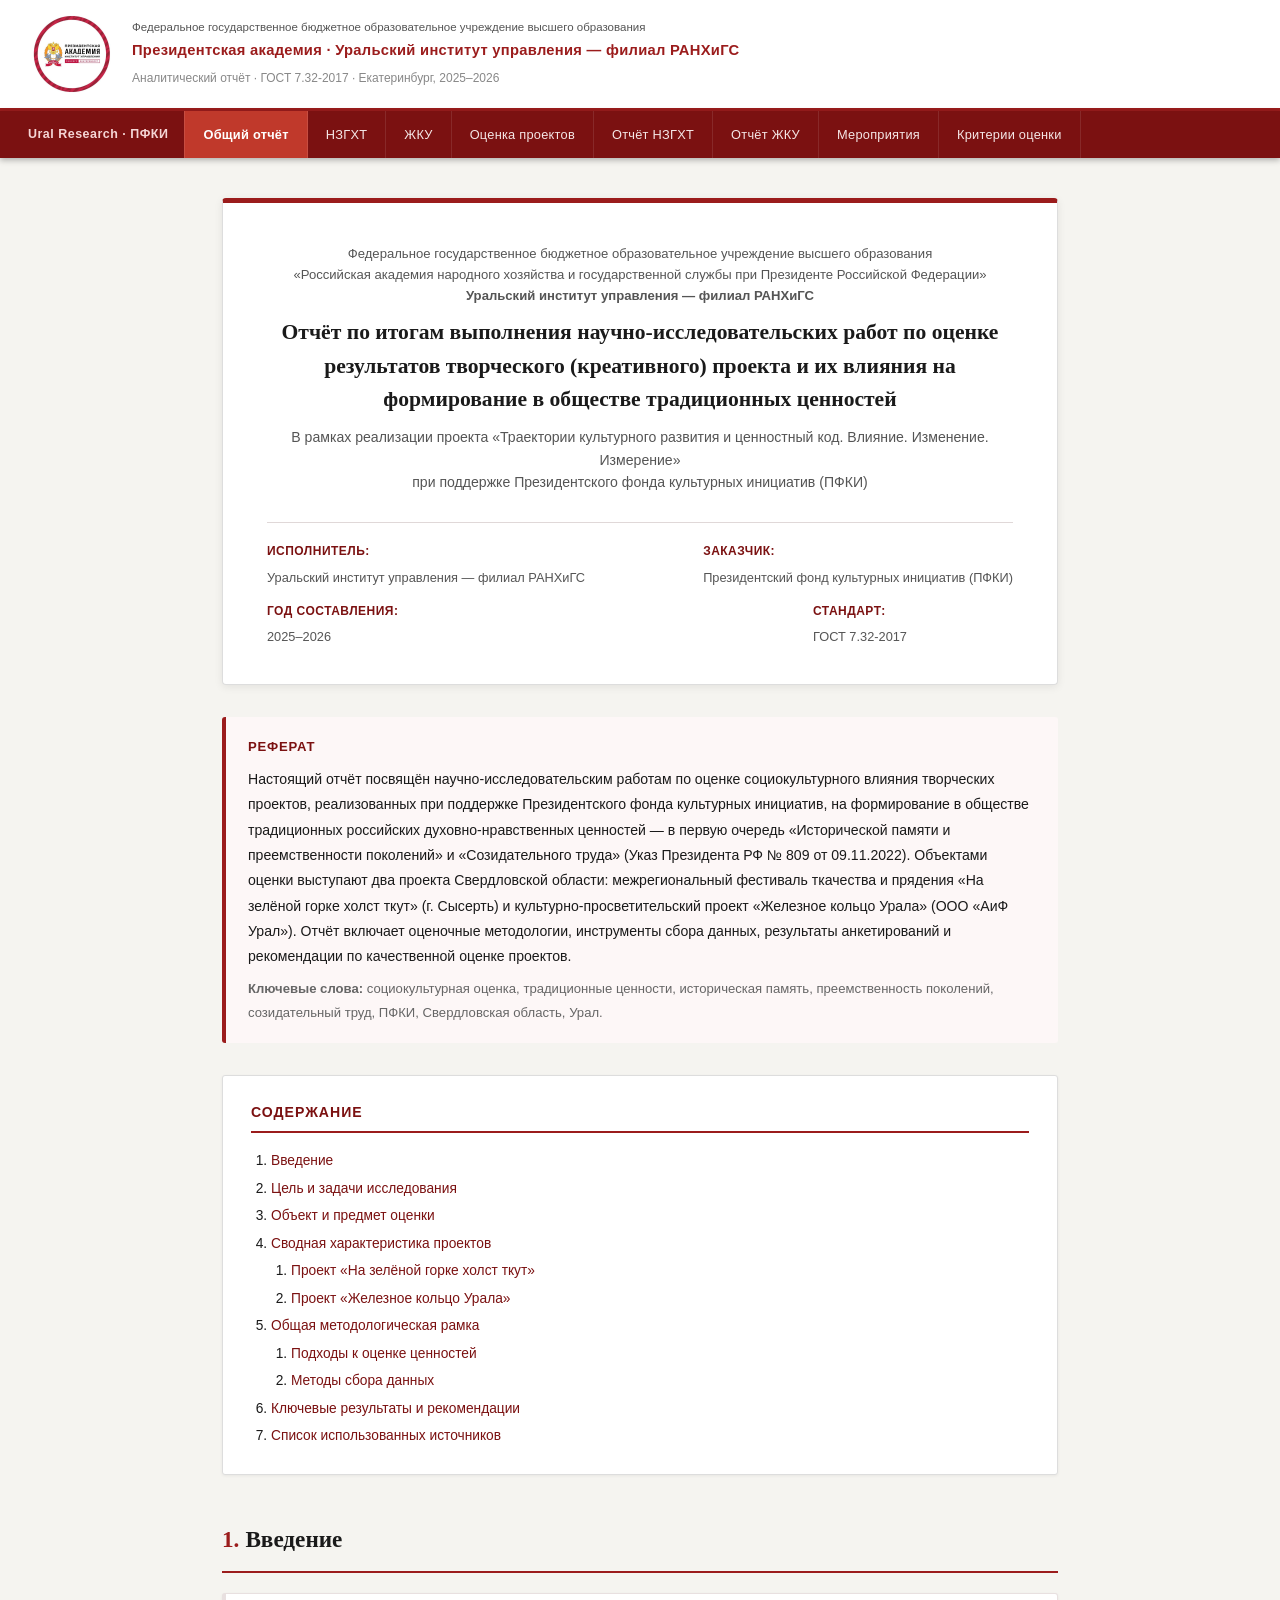
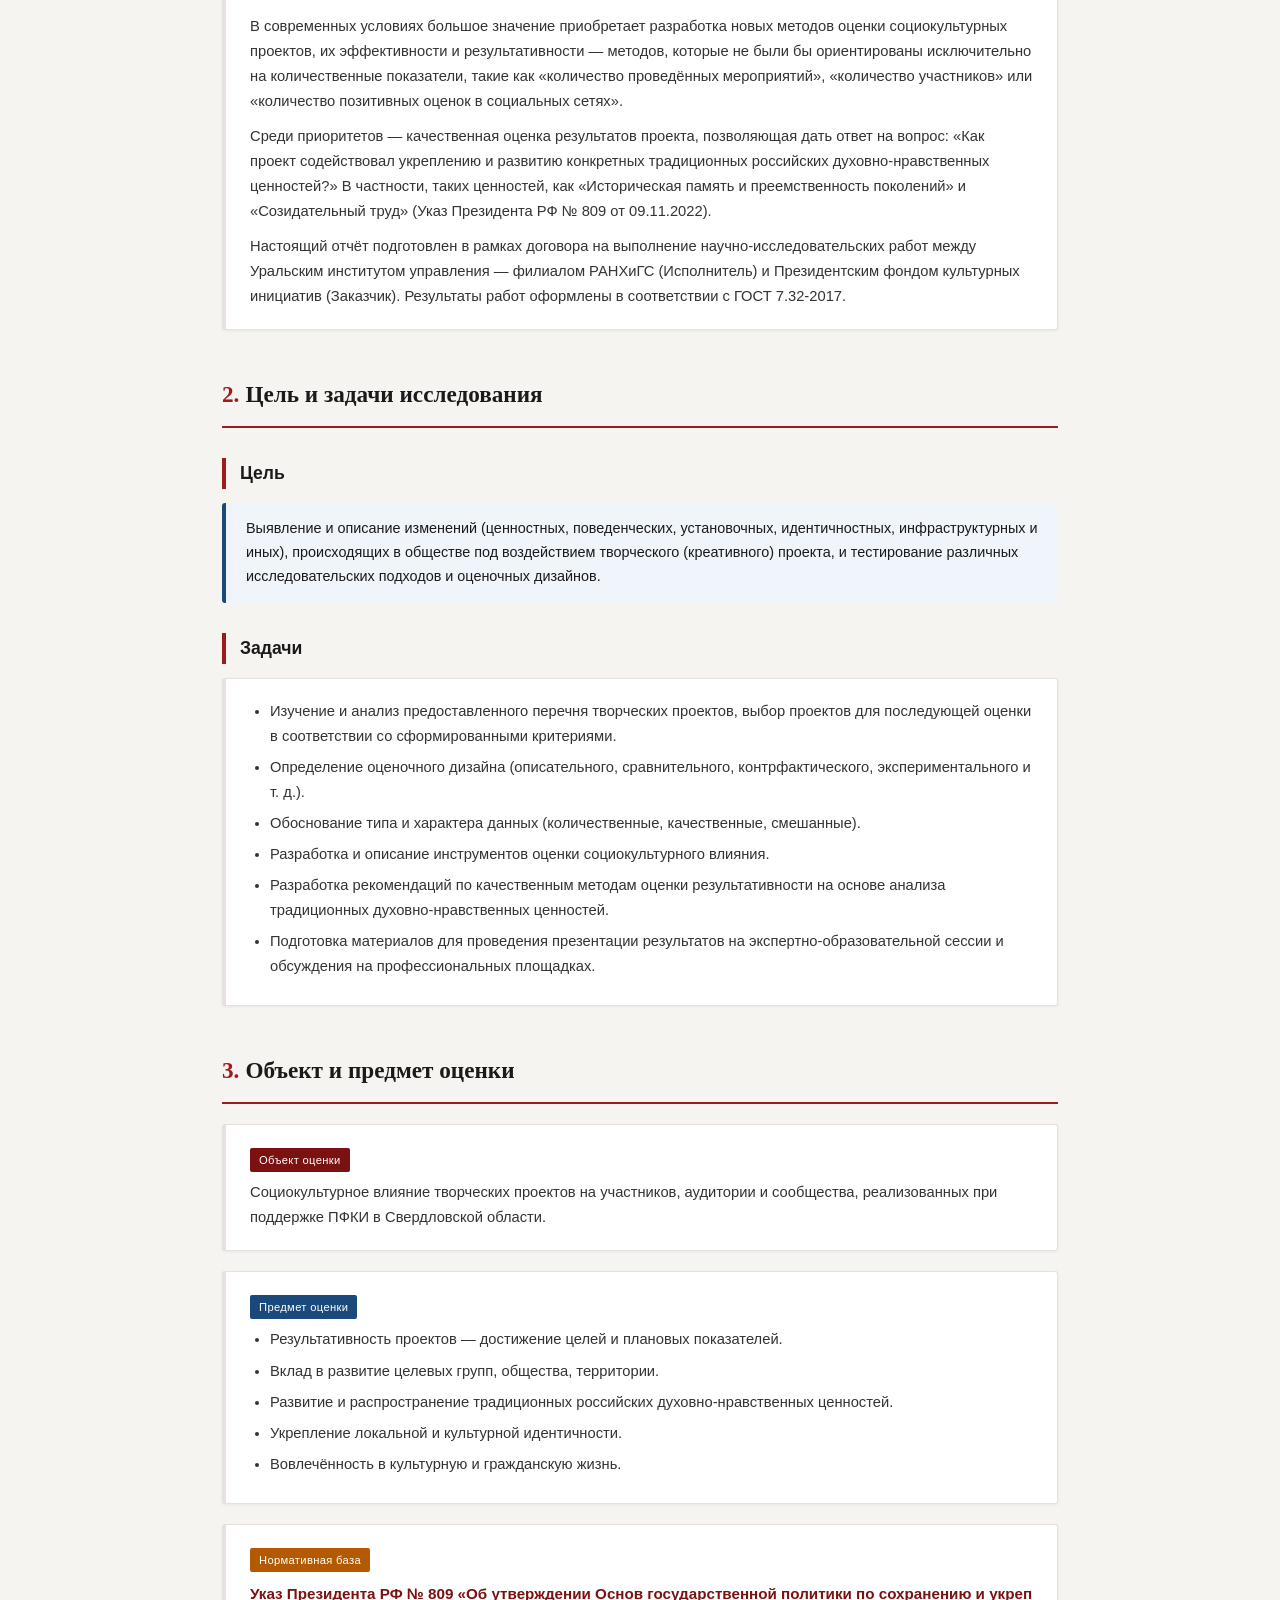
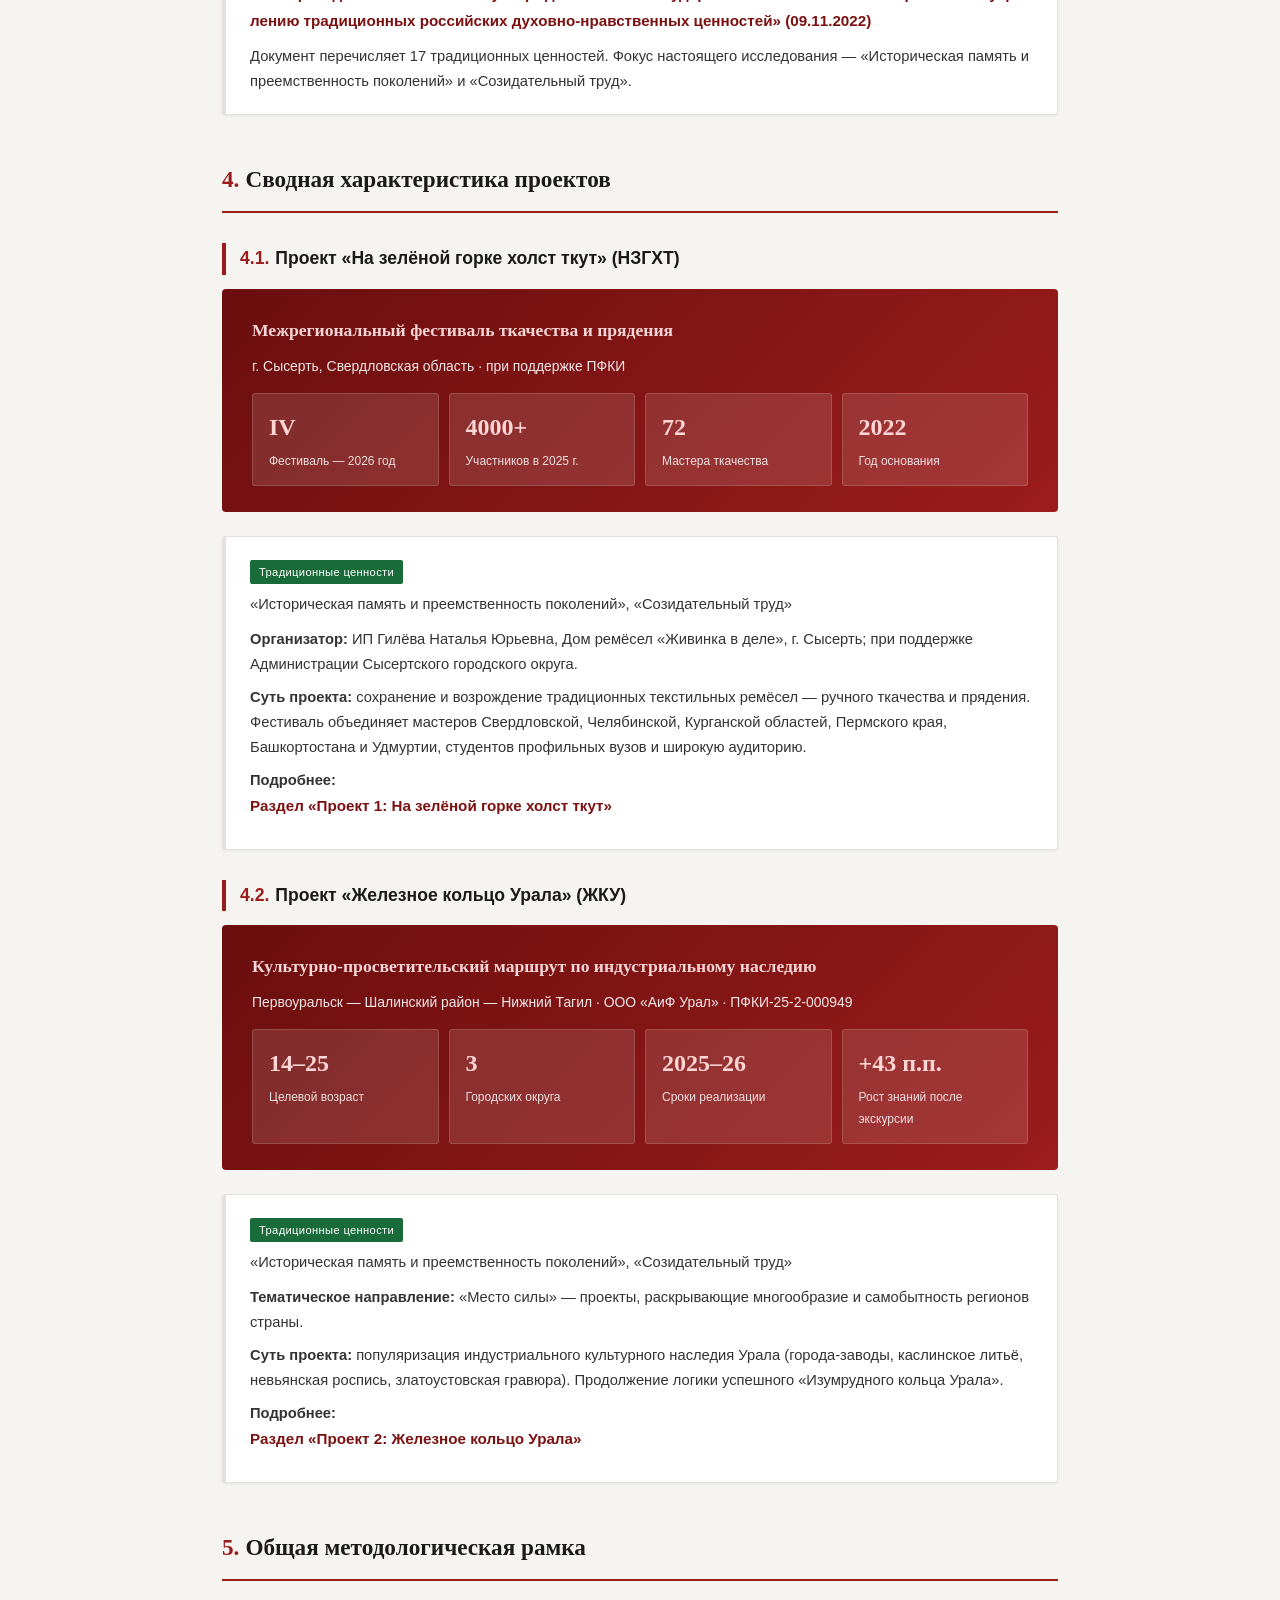
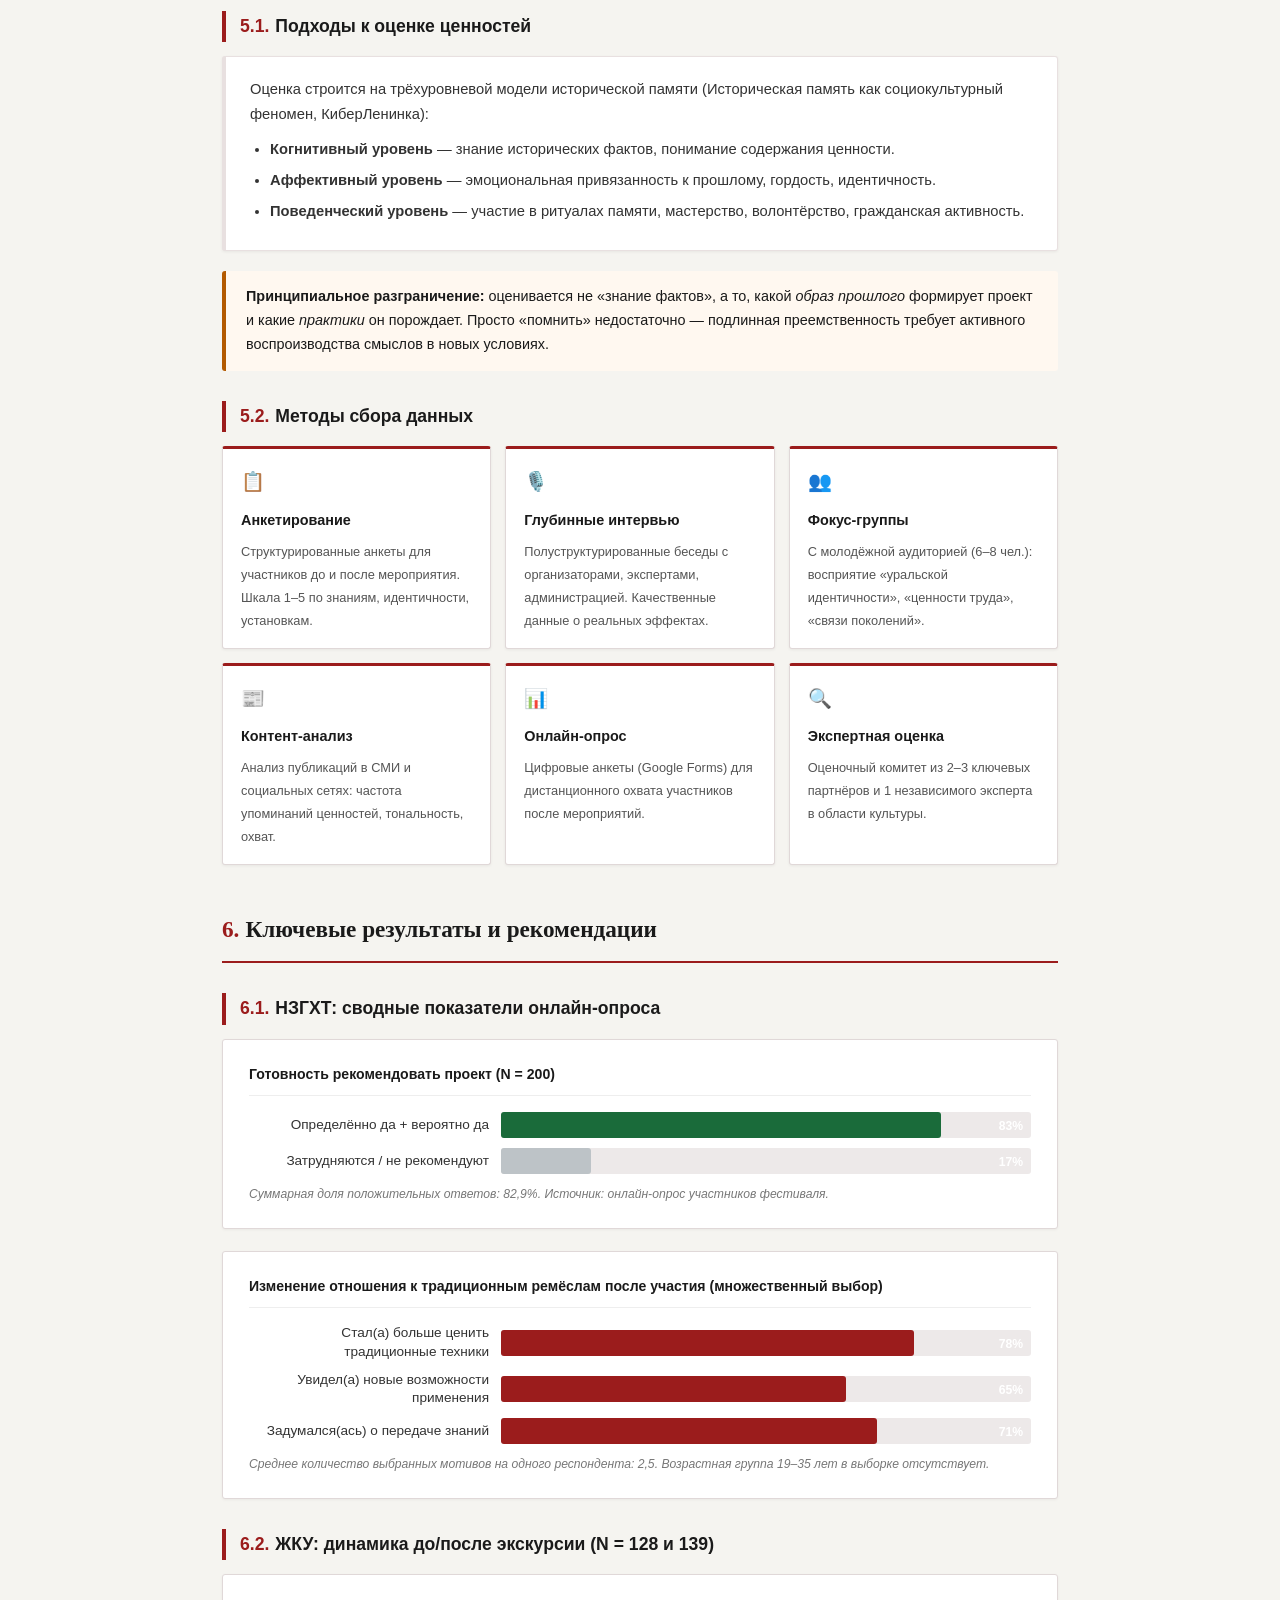
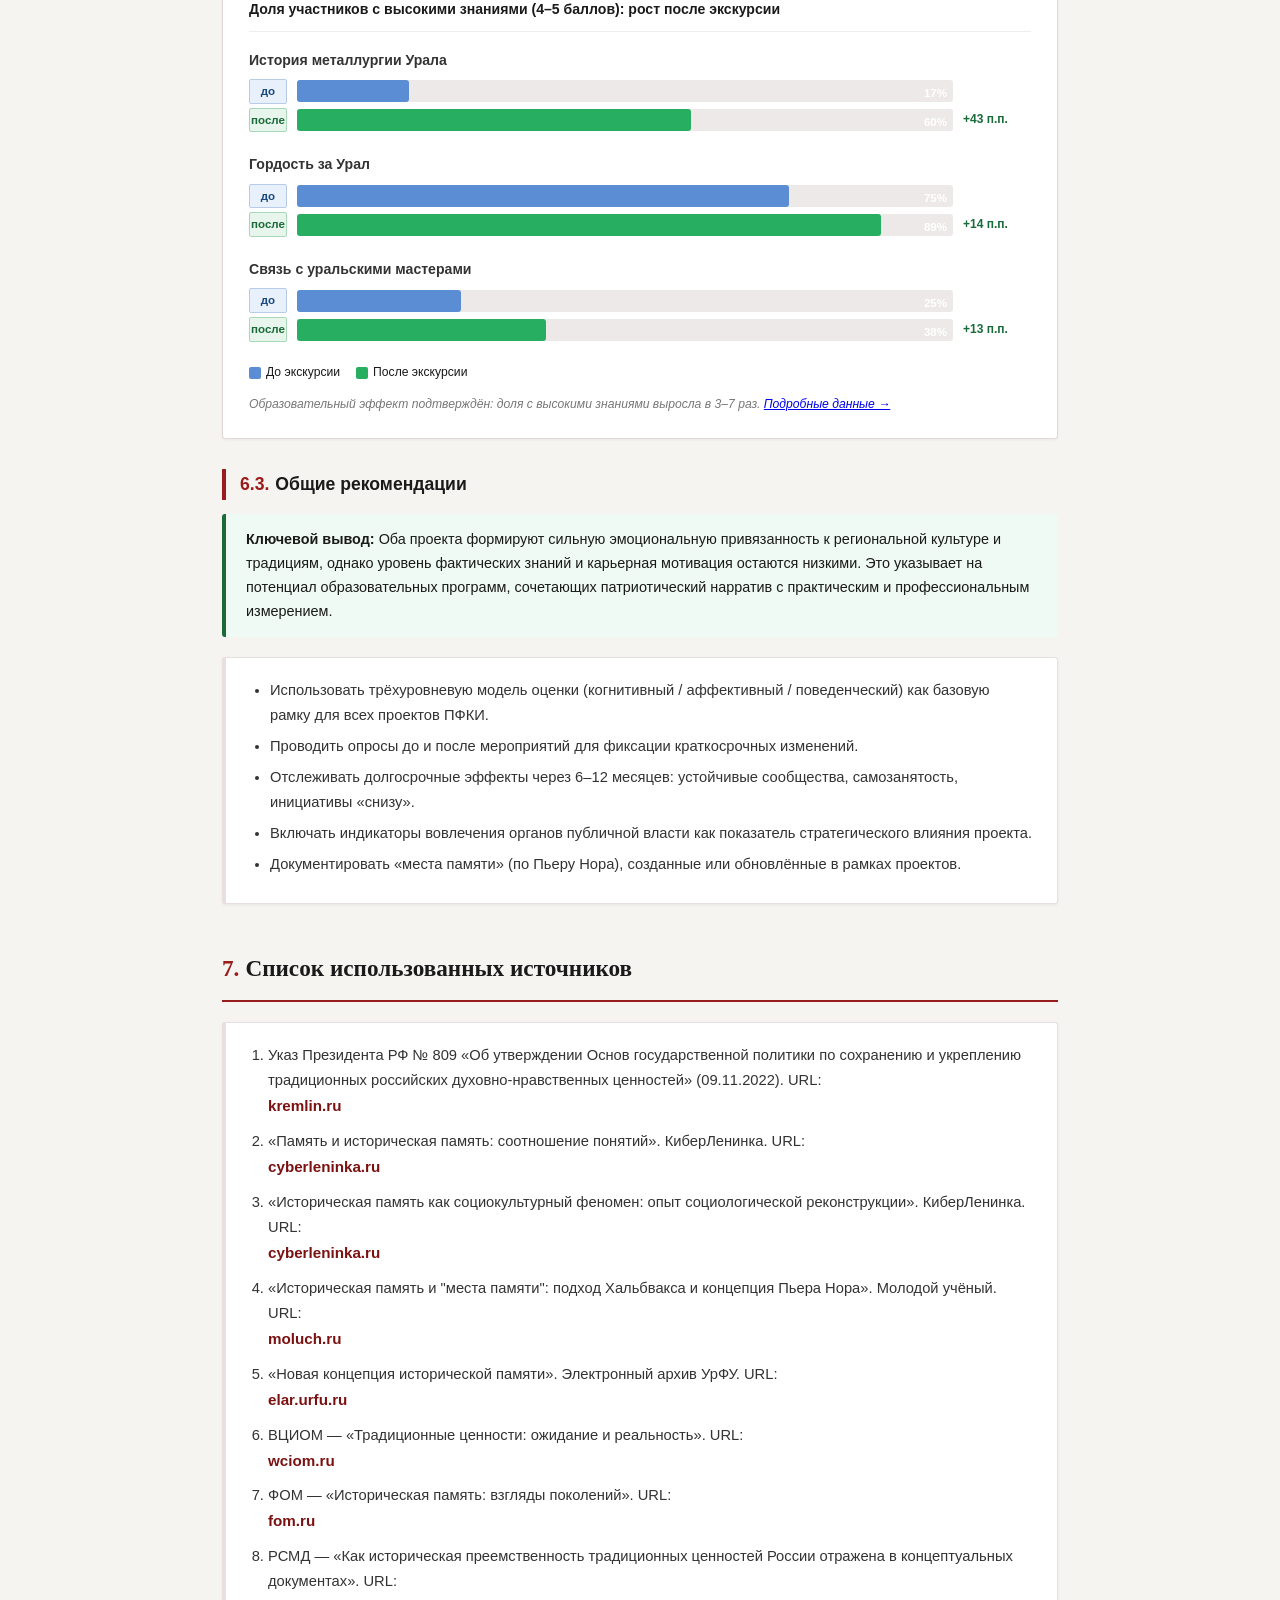
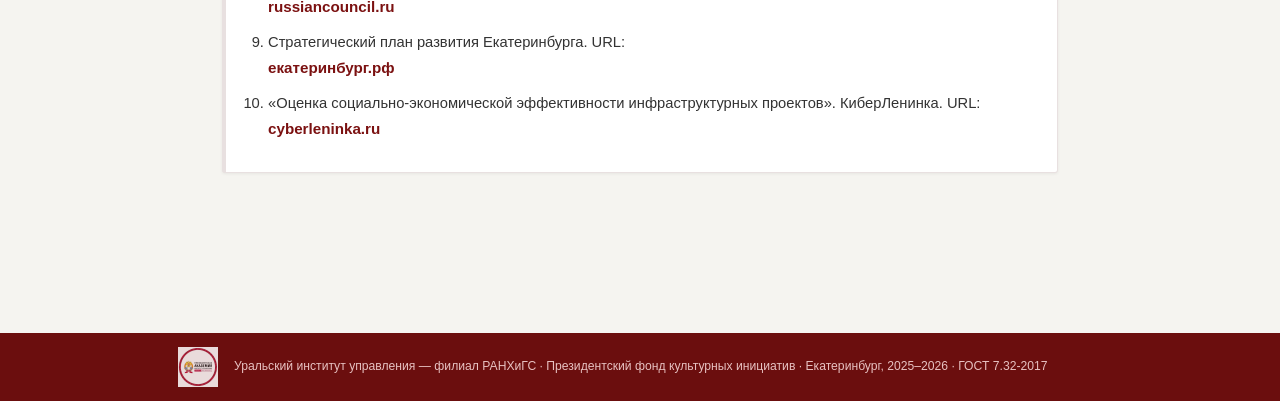
==== commit e60d3881: "Fix N values, remove respondent count, replace 2 PDF files (НЗГХТ) Co-Authored-By: Claude Sonnet 4.6" ====
--- a/index.html
+++ b/index.html
@@ -220,7 +220,7 @@
 
   <h2 class="sec"><span class="num-label">6.1.</span>НЗГХТ: сводные показатели онлайн-опроса</h2>
   <div class="chart-section">
-    <h4>Готовность рекомендовать проект (N = 35)</h4>
+    <h4>Готовность рекомендовать проект (N = 200)</h4>
     <div class="bar-row">
       <div class="bar-label">Определённо да + вероятно да</div>
       <div class="bar-track"><div class="bar-fill green" style="width:83%"><span class="bar-val">83%</span></div></div>
@@ -229,7 +229,7 @@
       <div class="bar-label">Затрудняются / не рекомендуют</div>
       <div class="bar-track"><div class="bar-fill" style="width:17%;background:#bdc3c7"><span class="bar-val">17%</span></div></div>
     </div>
-    <div class="chart-note">Суммарная доля положительных ответов: 82,9% (29 из 35 респондентов). Источник: онлайн-опрос участников фестиваля.</div>
+    <div class="chart-note">Суммарная доля положительных ответов: 82,9%. Источник: онлайн-опрос участников фестиваля.</div>
   </div>
   <div class="chart-section">
     <h4>Изменение отношения к традиционным ремёслам после участия (множественный выбор)</h4>
@@ -239,7 +239,7 @@
     <div class="chart-note">Среднее количество выбранных мотивов на одного респондента: 2,5. Возрастная группа 19–35 лет в выборке отсутствует.</div>
   </div>
 
-  <h2 class="sec"><span class="num-label">6.2.</span>ЖКУ: динамика до/после экскурсии (N = 28 и 39)</h2>
+  <h2 class="sec"><span class="num-label">6.2.</span>ЖКУ: динамика до/после экскурсии (N = 128 и 139)</h2>
   <div class="chart-section">
     <h4>Доля участников с высокими знаниями (4–5 баллов): рост после экскурсии</h4>
     <div class="ba-group">
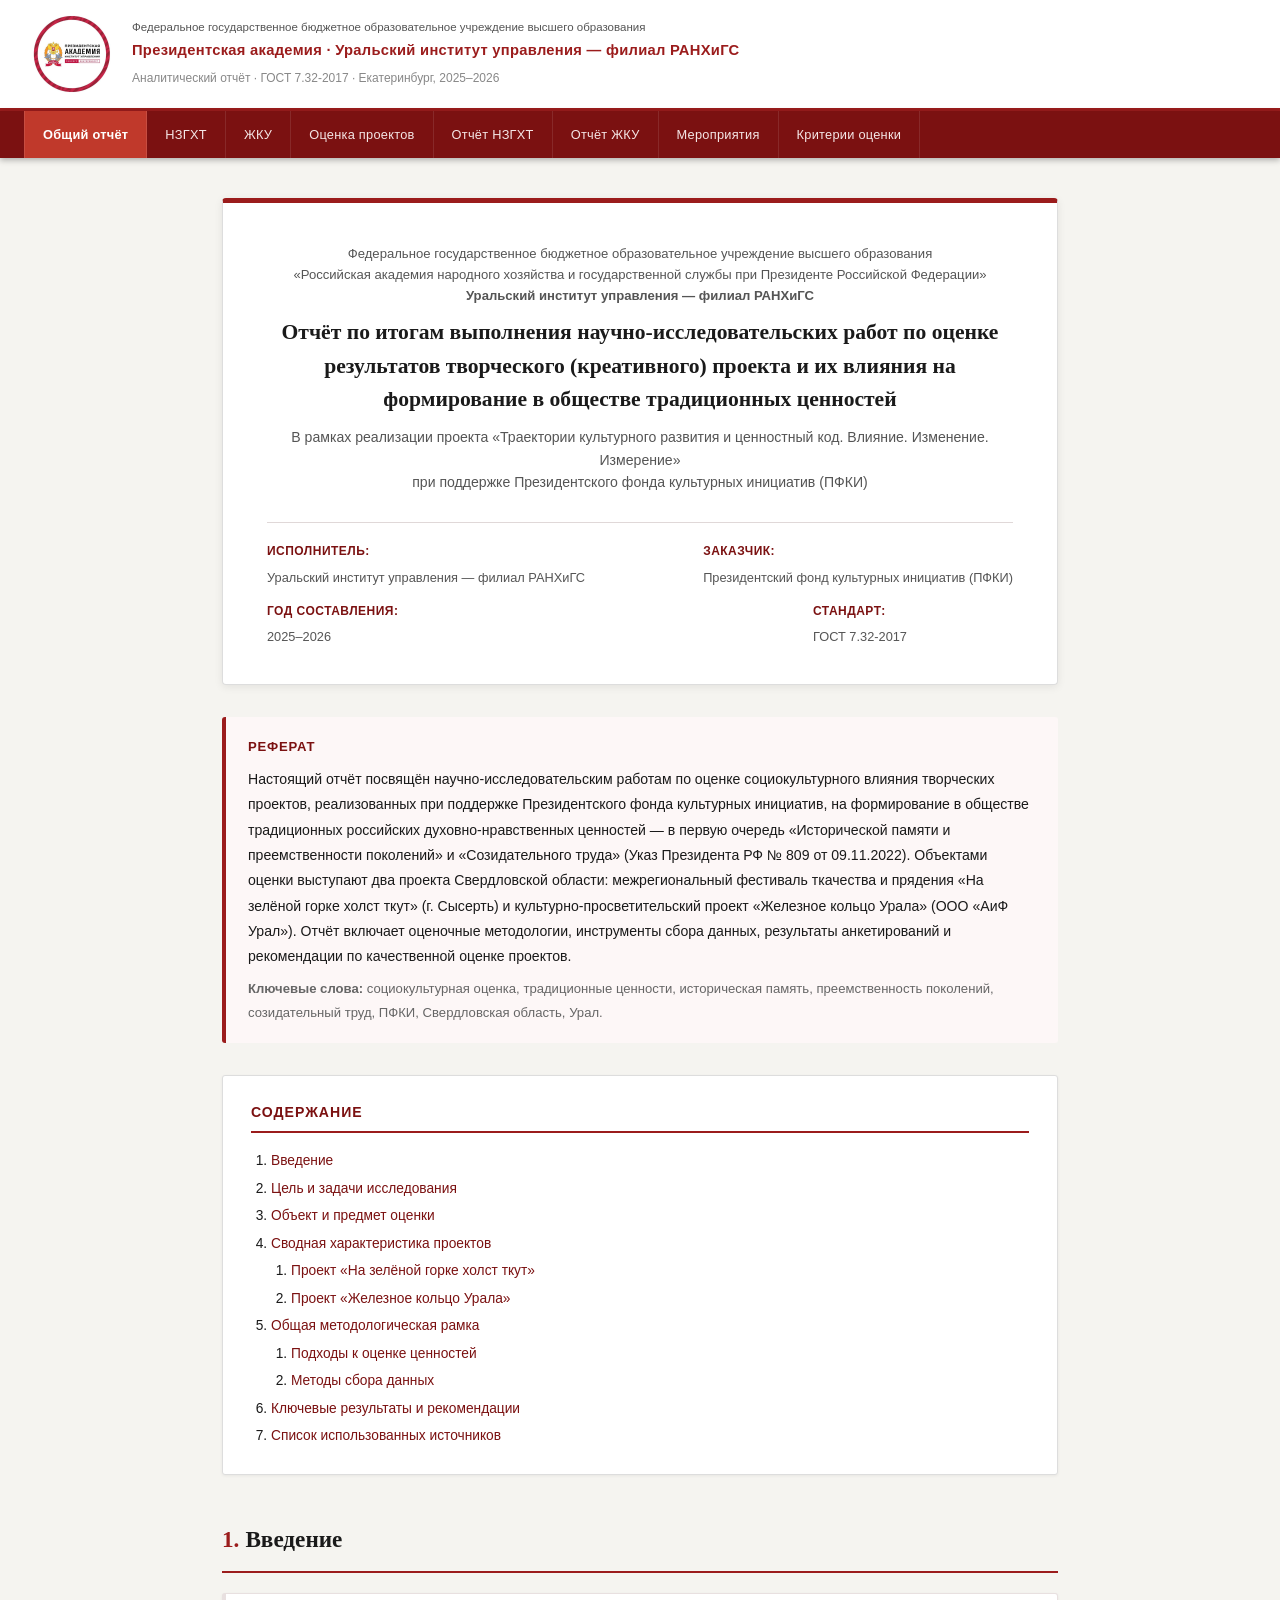
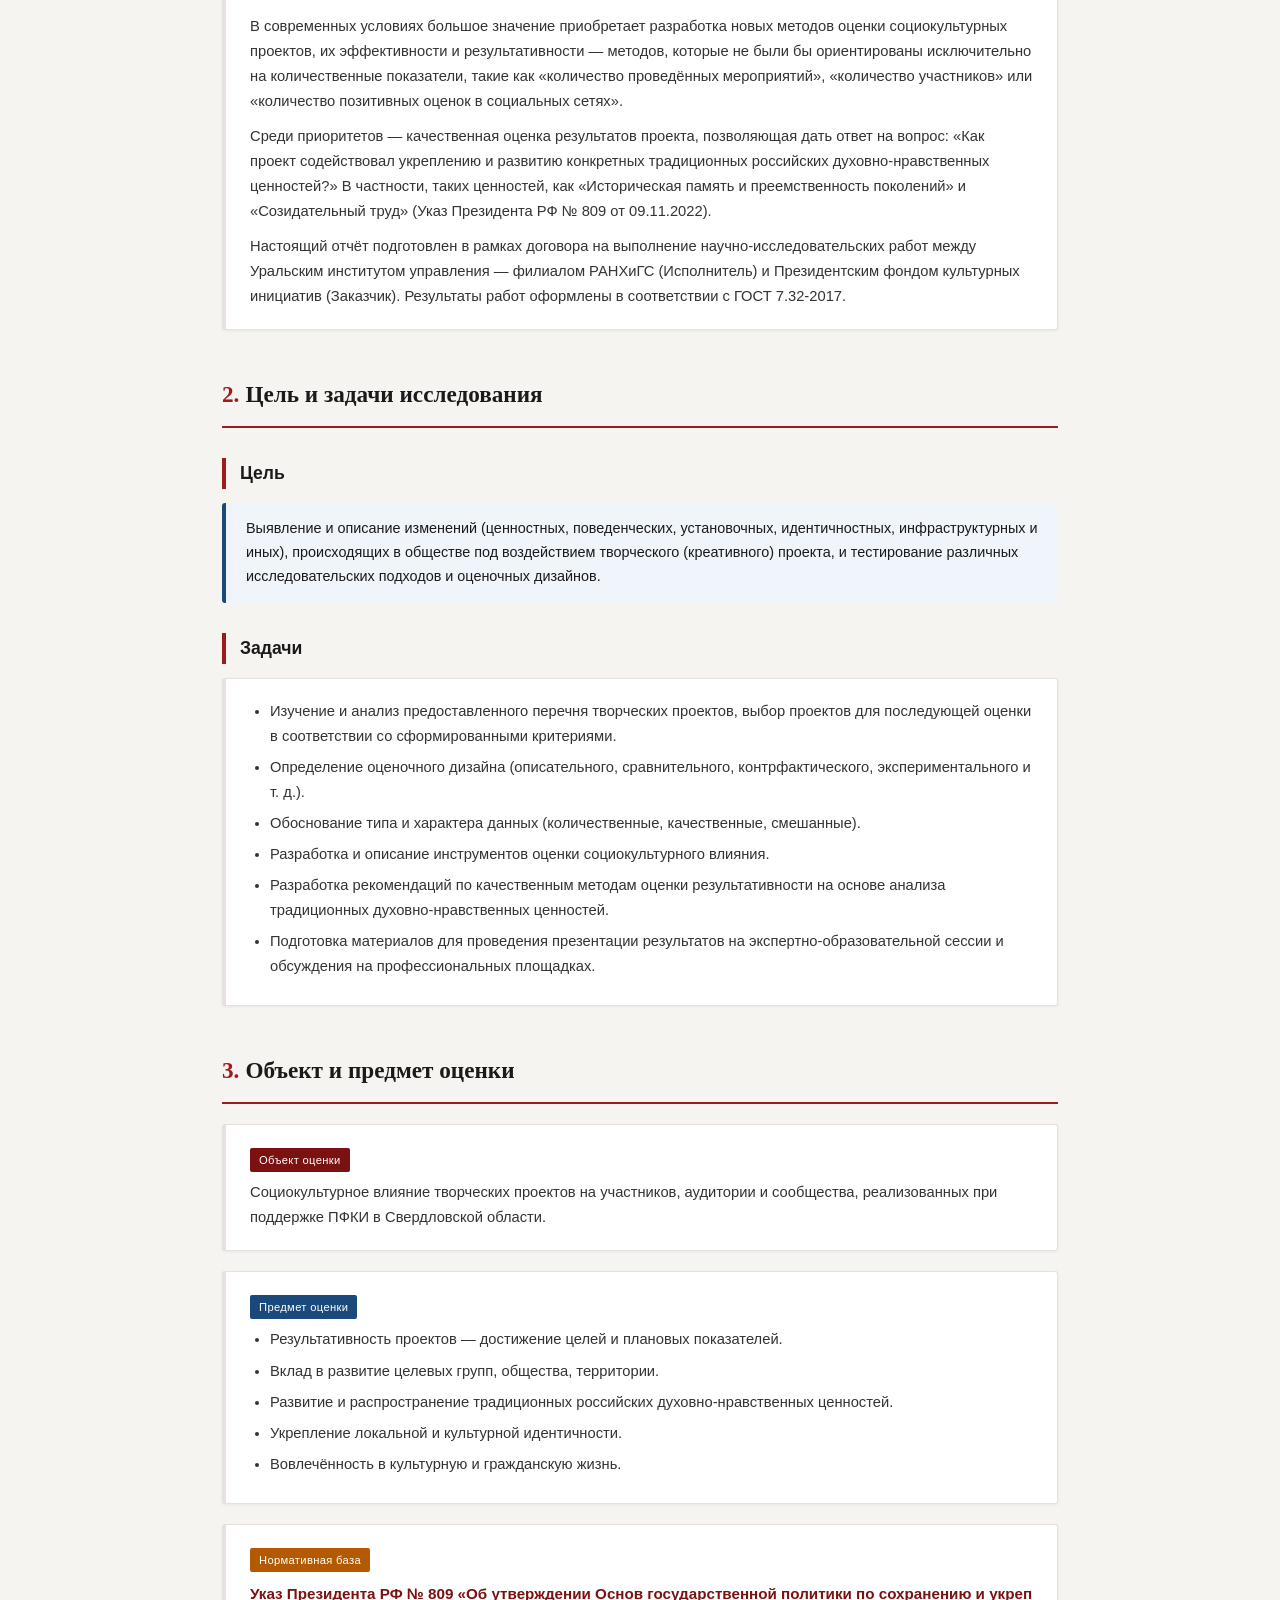
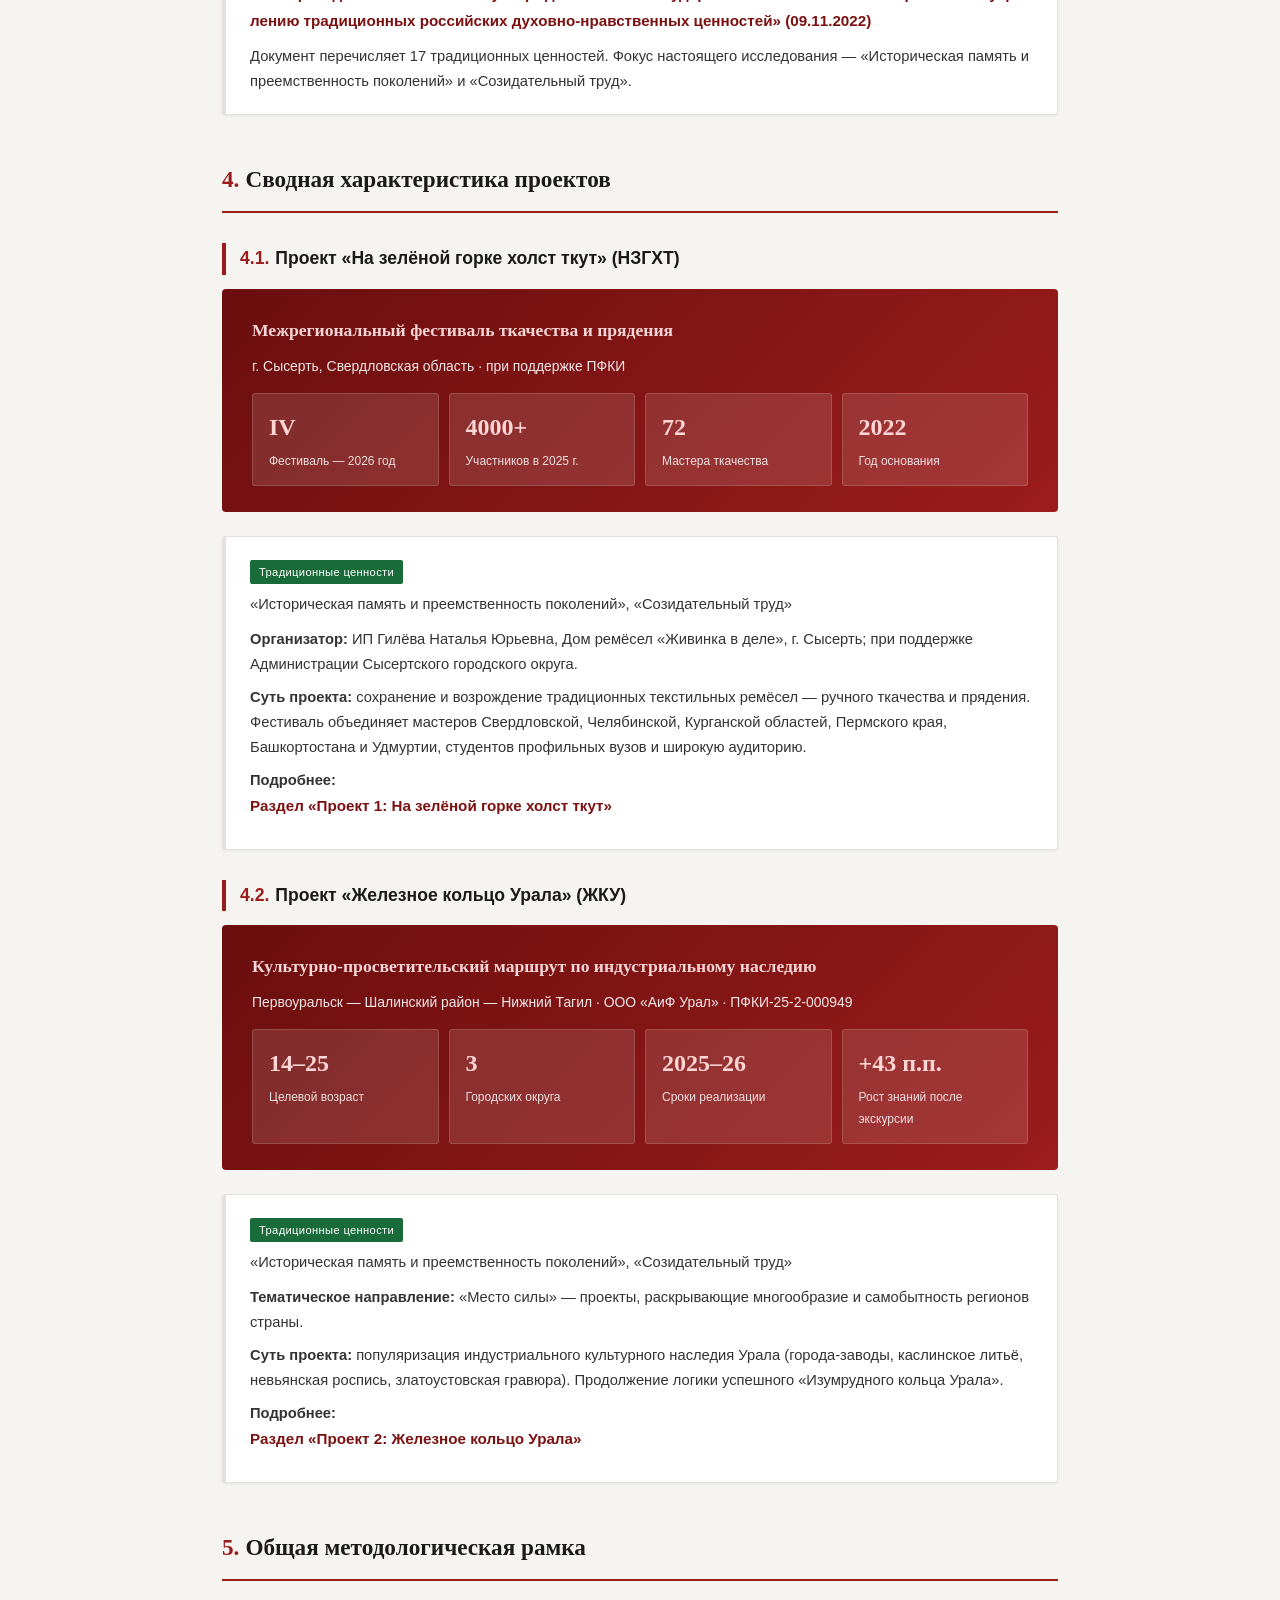
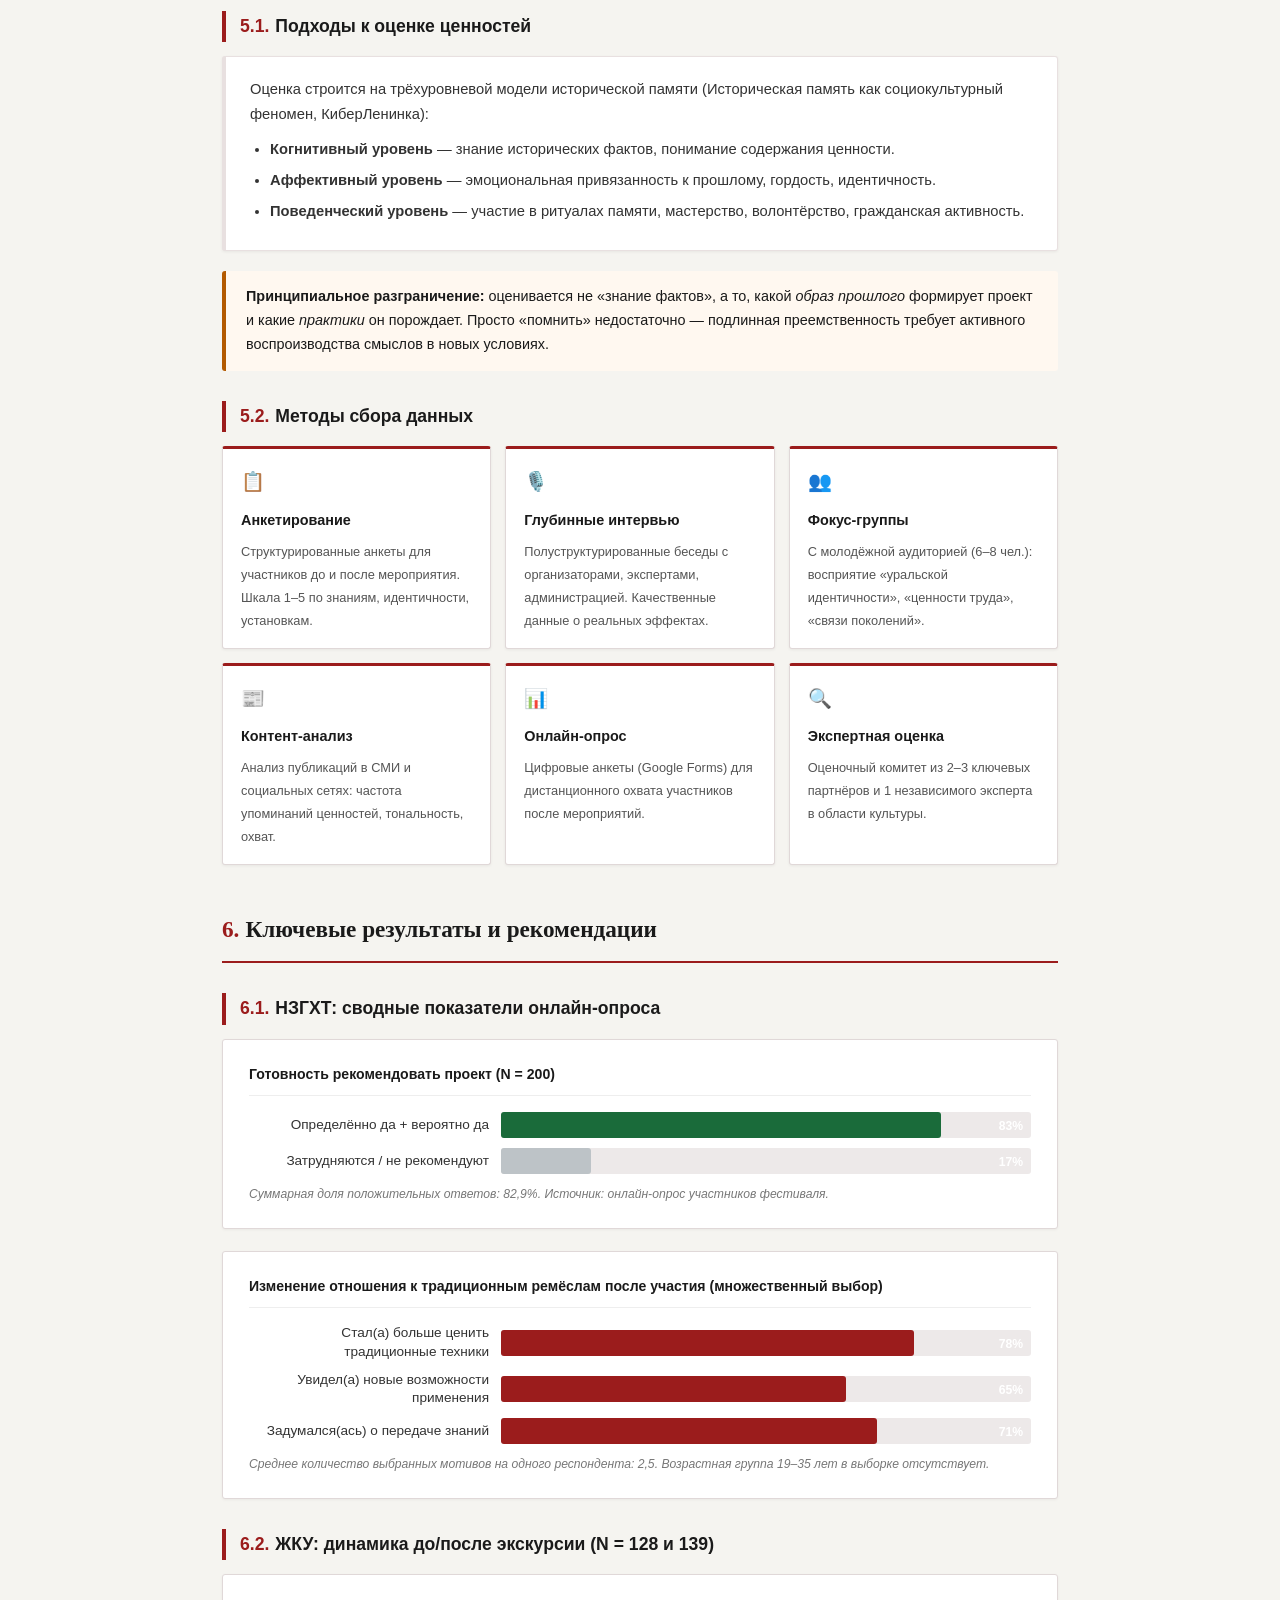
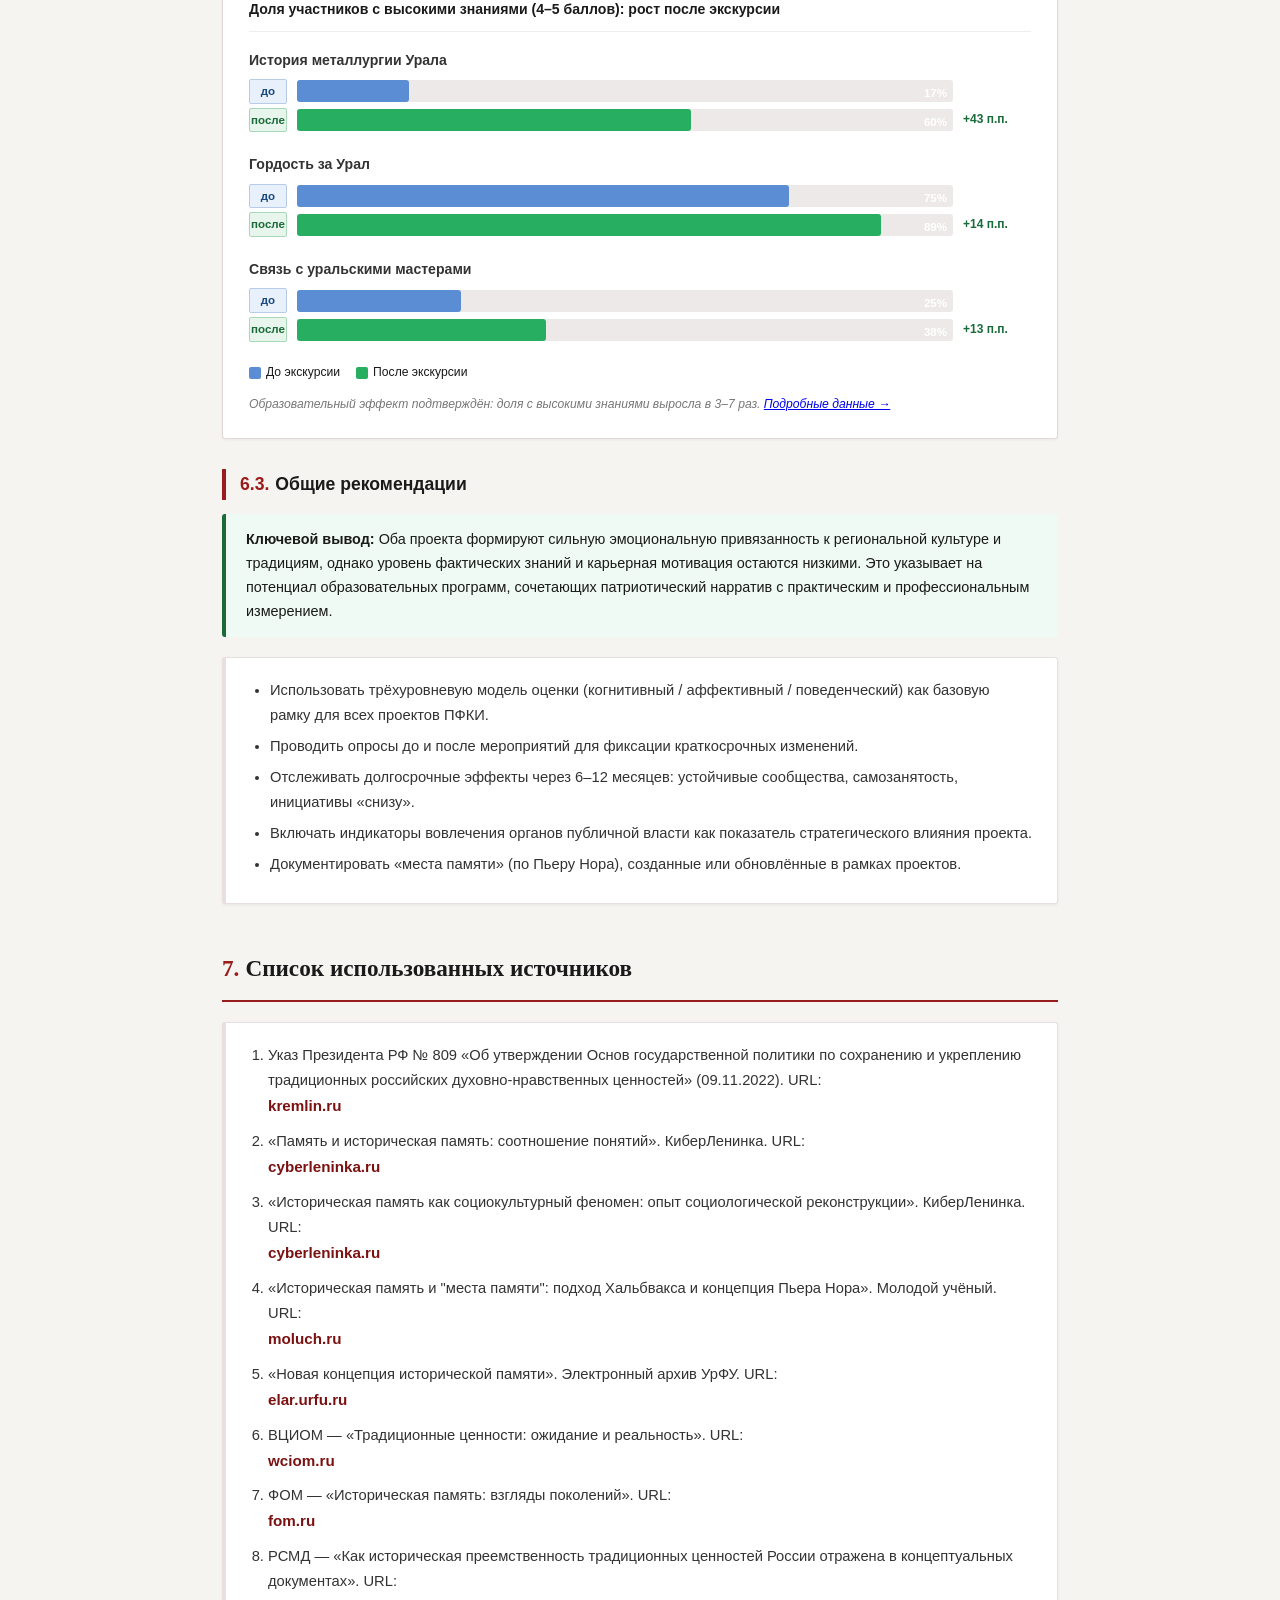
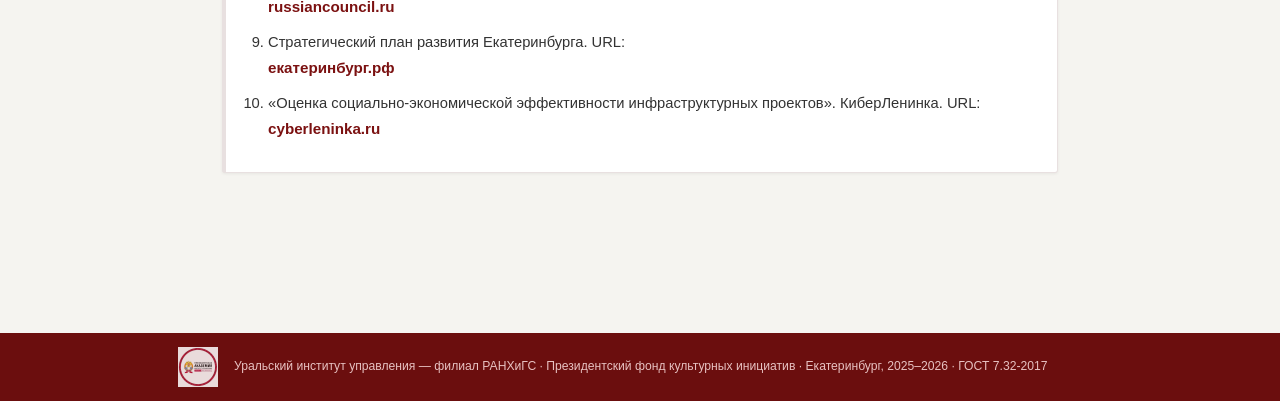
==== commit 544bb736: "Remove 'Ural Research · ПФКИ' logo from nav on all pages Co-Authored-By: Claude Sonnet 4.6 <noreply@" ====
--- a/index.html
+++ b/index.html
@@ -16,7 +16,7 @@
   </div>
 </div>
 <nav>
-  <span class="logo">Ural Research · ПФКИ</span>
+  
   <a href="index.html" class="active">Общий отчёт</a>
   <a href="project1.html">НЗГХТ</a>
   <a href="project2.html">ЖКУ</a>
